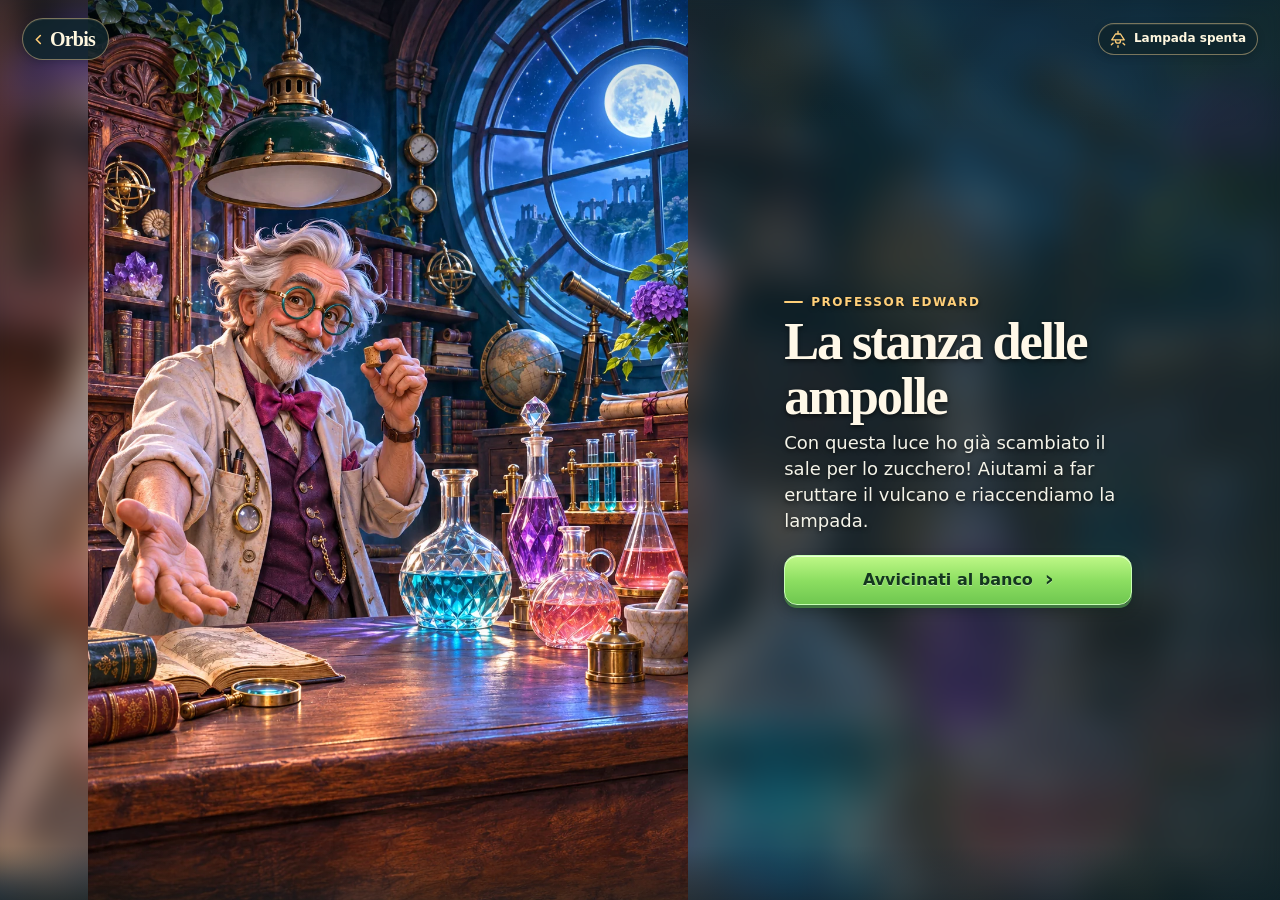
==== anteprima-edward/index.html @ 2932002d "Pubblica l'anteprima mobile del laboratorio di Edward" ====
<!doctype html>
<html lang="it">
<head>
  <meta charset="utf-8">
  <meta name="viewport" content="width=device-width, initial-scale=1, viewport-fit=cover">
  <meta name="theme-color" content="#102027">
  <meta name="description" content="Entra nella stanza delle ampolle del professor Edward e risolvi il primo esperimento di Orbis.">
  <title>La stanza delle ampolle · Orbis</title>
  <link rel="preload" href="assets/room.webp" as="image">
  <link rel="stylesheet" href="./style.css">
  <script src="./game.js" defer></script>
</head>
<body>
  <main id="game" data-scene="room" data-phase="intro" data-lit="false" data-fx="idle">
    <div class="world" aria-hidden="true">
      <div class="artboard">
        <img class="art room" src="assets/room.webp" alt="" fetchpriority="high">
        <img class="art room-lit" src="assets/room-lit.webp" alt="" decoding="async">
        <img class="art bench" src="assets/bench.webp" alt="" decoding="async">
        <img class="art bench-foam" src="assets/bench-foam.webp" alt="" decoding="async">
        <div class="experiment-fx">
          <div id="flask-mouth"></div>
          <div id="liquid-fx"></div>
          <div id="foam-fx"><i></i><i></i><i></i><i></i><i></i><i></i></div>
        </div>
      </div>
    </div>
    <header class="hud">
      <a class="orbis" href="https://dinuolivia-a11y.github.io/Orbis/#gioco" aria-label="Torna a Orbis">
        <svg width="19" height="19" viewBox="0 0 24 24" fill="none" aria-hidden="true">
          <path d="m14 6-6 6 6 6" stroke="currentColor" stroke-width="2.4" stroke-linecap="round" stroke-linejoin="round"/>
        </svg>
        Orbis
      </a>
      <div class="lamp-status">
        <svg width="20" height="20" viewBox="0 0 24 24" fill="none" aria-hidden="true">
          <path d="M12 2v4m-3 0h6l4.5 7H4.5L9 6Z" stroke="currentColor" stroke-width="1.6" stroke-linejoin="round"/>
          <path d="M9 14a3 3 0 0 0 6 0M12 20v2m6-5 2 2M6 17l-2 2" stroke="currentColor" stroke-width="1.6" stroke-linecap="round"/>
        </svg>
        <span class="off">Lampada spenta</span><span class="on">Lampada accesa</span>
      </div>
    </header>
    <section class="dialogue" aria-labelledby="title">
      <div class="speech">
        <div id="speaker" class="speaker">Professor Edward</div>
        <h1 id="title" tabindex="-1">La stanza delle ampolle</h1>
        <p id="copy">La lampada è spenta. Aiutami con il primo esperimento!</p>
      </div>
      <div id="inventory" role="group" aria-label="Ingredienti del banco">
        <button type="button" class="ingredient" data-ingredient="water" aria-pressed="false">
          <img src="assets/water.webp" alt="" decoding="async"><span>Acqua</span>
        </button>
        <button type="button" class="ingredient" data-ingredient="vinegar" aria-pressed="false">
          <img src="assets/vinegar.webp" alt="" decoding="async"><span>Aceto</span>
        </button>
        <button type="button" class="ingredient" data-ingredient="salt" aria-pressed="false">
          <img src="assets/salt.webp" alt="" decoding="async"><span>Sale</span>
        </button>
        <button type="button" class="ingredient" data-ingredient="bicarbonate" aria-pressed="false">
          <img src="assets/bicarbonate.webp" alt="" decoding="async"><span>Bicarbonato</span>
        </button>
      </div>
      <div id="selection" aria-label="Ingredienti scelti">
        <span data-slot="0">Primo ingrediente</span><b aria-hidden="true">+</b><span data-slot="1">Secondo ingrediente</span>
      </div>
      <div class="actions">
        <button type="button" id="action">Vai al banco</button>
        <button type="button" id="replay-light" hidden>Rivedi l’accensione</button>
      </div>
      <noscript>Attiva JavaScript per entrare nel laboratorio.</noscript>
    </section>
    <div id="announce" class="sr-only" aria-live="polite" aria-atomic="true"></div>
  </main>
</body>
</html>
---- anteprima-edward/style.css ----
:root {
  color-scheme: dark;
  font-family: "Trebuchet MS", system-ui, sans-serif;
  color: #fff8e8;
  background: #102027;
  --amber: #ffcf79;
  --ink: #11272d;
  --ivory: #fff7df;
}
* { box-sizing: border-box; }
html, body { min-height: 100%; margin: 0; }
body { min-width: 280px; background: #101e23; }
button, a { -webkit-tap-highlight-color: transparent; }
button { font: inherit; color: inherit; cursor: pointer; touch-action: manipulation; }
button:disabled { cursor: default; }
button:focus-visible, a:focus-visible { outline: 3px solid #fff6ce; outline-offset: 4px; }
[hidden] { display: none !important; }
.sr-only {
  position: absolute; width: 1px; height: 1px; padding: 0; margin: -1px;
  overflow: hidden; clip-path: inset(50%); white-space: nowrap; border: 0;
}
#game {
  --night: url("assets/room.webp");
  position: relative; isolation: isolate; display: flex; flex-direction: column; justify-content: flex-end;
  min-height: max(490px, 100vh); min-height: max(490px, 100svh);
  width: 100%; overflow: hidden;
  background: #102128;
}
.world { position: absolute; inset: 0; overflow: hidden; z-index: -3; container-type: size; }
.artboard {
  position: absolute; top: 50%; left: 50%; width: 100%; aspect-ratio: 2/3;
  min-height: 100%; transform: translate(-50%, -50%);
}
@supports (width: 1cqh) {
  .artboard { width: max(100cqw, 66.6667cqh); height: max(150cqw, 100cqh); min-height: 0; }
}
.art { position: absolute; inset: 0; height: 100%; width: 100%; object-fit: cover; }
.room-lit, .bench, .bench-foam { opacity: 0; transition: opacity .58s ease-in-out; }
.room-lit { transition: opacity 1.35s ease-out; }
#game[data-lit="true"] .room-lit { opacity: 1; }
#game[data-scene="bench"] .bench { opacity: 1; }
#game[data-scene="bench"]:is([data-fx="foam"], [data-phase="success"]) .bench-foam { opacity: 1; }
#game::after {
  content: ""; position: absolute; inset: 0; z-index: -1; pointer-events: none;
  background: linear-gradient(180deg, #07161e78 0%, transparent 14%, transparent 49%, #08192026 65%, #07191ef2 89%, #07191e 100%);
}
.hud {
  position: absolute; z-index: 2; inset: 0 0 auto; display: flex; justify-content: space-between; align-items: center;
  padding: max(12px, env(safe-area-inset-top)) max(15px, env(safe-area-inset-right)) 0 max(15px, env(safe-area-inset-left));
}
.orbis, .lamp-status {
  color: var(--ivory); background: #10252cde; border: 1px solid #ffd99872;
  box-shadow: 0 2px 7px #07151b40, inset 0 1px #fff4bb17; display: inline-flex; align-items: center;
}
.orbis {
  min-height: 42px; border-radius: 50px; gap: 3px; padding: 4px 13px 4px 8px;
  text-decoration: none; font: 700 20px/1 Georgia, "Times New Roman", serif; letter-spacing: -.04em;
}
.orbis svg { width: 16px; color: #ffcc77; }
.lamp-status { min-height: 32px; border-radius: 50px; gap: 6px; padding: 4px 11px 4px 9px; font: 700 12px/1.15 system-ui, sans-serif; }
.lamp-status svg { color: var(--amber); }
.lamp-status .on, [data-lit="true"] .lamp-status .off { display: none; }
[data-lit="true"] .lamp-status .on { display: inline; }
[data-lit="true"] .lamp-status { color: #fff1bd; border-color: #ffd47e; background: #49311ce8; }
.dialogue {
  position: relative; width: min(100%, 540px); margin: 0 auto;
  padding: 10px max(20px, env(safe-area-inset-right)) max(23px, env(safe-area-inset-bottom)) max(20px, env(safe-area-inset-left));
}
.speech {
  position: relative; text-shadow: 0 2px 4px #0009; margin: 0 0 13px;
}
.dialogue::before {
  content: ""; position: absolute; width: calc(100% + 80px); inset: -46px -40px 0;
  background: linear-gradient(0deg, #091c22 1%, #0b2027f7 42%, #102629dc 67%, #10262900 100%);
  z-index: -1; pointer-events: none;
}
.speaker {
  display: flex; align-items: center; gap: 8px; color: var(--amber);
  font-size: 11px; font-weight: 800; line-height: 1.2; letter-spacing: .13em; text-transform: uppercase;
}
.speaker::before { content: ""; width: 19px; height: 2px; background: var(--amber); border-radius: 2px; }
h1 { margin: 5px 0 6px; font: 700 clamp(25px, 7.3vw, 43px)/1.05 Georgia, "Times New Roman", serif; letter-spacing: -.042em; }
h1:focus { outline: none; }
#copy { margin: 0; font: 500 clamp(14px, 3.9vw, 17px)/1.37 system-ui, sans-serif; color: #f4f3e8; overflow-wrap: break-word; }
.actions { display: flex; flex-wrap: wrap; align-items: center; gap: 9px; }
#action, #replay-light {
  border-radius: 13px; min-height: 48px; padding: 10px 21px;
  font: 800 16px/1.15 "Trebuchet MS", system-ui, sans-serif;
}
#action {
  border: 1px solid #c8ffb4; color: #14371f;
  background: linear-gradient(180deg, #bff887 0%, #8cde61 52%, #6fc750 100%);
  box-shadow: inset 0 1px 0 #ebffd9, 0 3px 0 #417942, 0 5px 12px #00180e52;
  text-shadow: 0 1px #fff6; transition: filter .15s, transform .15s; flex: 1 1 auto;
}
#action::after { content: "›"; font-size: 1.35em; line-height: 0; vertical-align: -.05em; padding-left: .55em; }
#action:disabled { background: #30413f; color: #d1d9cd; border-color: #697767; text-shadow: none; box-shadow: inset 0 1px #ffffff19, 0 2px #142623; }
#action:disabled::after { content: none; }
#action:active:enabled, .ingredient:active:enabled { transform: translateY(2px); }
#replay-light {
  border: 1px solid #d5bf907a; min-height: 44px; color: #ffdf9e; background: #263831; font-size: 13px; flex: 1 0 auto;
}
#inventory { display: none; grid-template-columns: repeat(4, minmax(0, 1fr)); gap: clamp(4px, 1.6vw, 8px); }
#selection { display: none; align-items: center; justify-content: center; gap: 6px; padding: 5px 2px; min-height: 27px; }
#game:is([data-phase="choose"], [data-phase="mixing"]) #inventory { display: grid; }
#game:is([data-phase="choose"], [data-phase="mixing"]) #selection { display: flex; }
[data-phase="choose"] h1, [data-phase="mixing"] h1 { font-size: clamp(23px, 6.5vw, 36px); }
[data-phase="choose"] .speech, [data-phase="mixing"] .speech { margin-bottom: 9px; }
.ingredient {
  padding: 3px 2px 5px; min-width: 0; min-height: 60px; display: grid; justify-items: center;
  grid-template-rows: minmax(0, 1fr) auto; align-items: center; position: relative; border: 1px solid #bd985f99;
  border-radius: 11px; background: radial-gradient(ellipse at 50% 55%, #6f70566b, transparent 69%), linear-gradient(#1c353e, #10272f);
  box-shadow: inset 0 1px #fff1bd33, 0 2px #07171a; transition: transform .16s, border-color .16s;
}
.ingredient img { display: block; height: clamp(40px, 6.1svh, 58px); width: 100%; object-fit: contain; mix-blend-mode: lighten; pointer-events: none; }
.ingredient span { position: relative; font: 700 clamp(11px, 3vw, 14px)/1.15 system-ui, sans-serif; letter-spacing: -.035em; }
.ingredient[aria-pressed="true"] { border: 2px solid #ffce77; padding: 2px 1px 4px; background: radial-gradient(ellipse at 50% 50%, #7d7144, #4b4932); }
.ingredient[aria-pressed="true"]::after {
  content: "✓"; position: absolute; top: 3px; right: 3px; color: #422c12; background: #ffce77; border-radius: 50%;
  width: 15px; height: 15px; text-align: center; font: 900 11px/15px system-ui;
}
#selection span { flex: 1 1 0; color: #ffdf9e; text-align: center; font-size: 12px; font-weight: 700; }
#selection b { font: 600 13px/1 system-ui; color: #c59b68; }
.experiment-fx { position: absolute; inset: 0; pointer-events: none; display: none; }
[data-scene="bench"] .experiment-fx { display: block; }
#flask-mouth { position: absolute; left: 50%; top: 30%; height: 1px; width: 1px; }
#liquid-fx {
  position: absolute; left: 30.6%; top: 56.4%; width: 38.8%; height: 6.4%;
  border-radius: 46% 46% 38% 38% / 26% 26% 32% 32%;
  clip-path: polygon(10% 1%, 90% 1%, 100% 72%, 98% 85%, 87% 96%, 65% 100%, 31% 100%, 9% 95%, 1% 82%, 0 71%);
  background: linear-gradient(#c6eee68f 3%, #cee8d290 9%, #76aba35c 14%, #53877a73 58%, #c9b97c42);
  mix-blend-mode: screen; opacity: 0; transform: scaleY(.6); transform-origin: bottom;
  transition: opacity .45s, transform .5s;
}
[data-mixture="wet"] #liquid-fx { opacity: .65; transform: scaleY(1); }
[data-mixture="dry"] #liquid-fx {
  top: 60.2%; left: 38%; width: 24%; height: 1.65%; opacity: .87; transform: none;
  clip-path: polygon(0 75%, 24% 47%, 51% 12%, 71% 37%, 100% 77%, 83% 92%, 21% 94%);
  background: linear-gradient(165deg, #fff1df, #bfb4a5 61%, #f1d7bb);
}
#game:is([data-fx="foam"], [data-phase="success"]) #liquid-fx { opacity: 0; }
#foam-fx { position: absolute; left: 50%; top: 30%; width: 1px; height: 1px; opacity: 0; }
[data-fx="foam"] #foam-fx { opacity: 1; }
#foam-fx i { position: absolute; left: 0; top: -3px; width: 7px; height: 7px; border-radius: 50%; opacity: 0; background: radial-gradient(circle at 32% 27%, #fff9ea 5%, #f6f6da60 28%, #d8cbb429 64%, #fae9cf 90%); }
[data-fx="foam"] #foam-fx i { animation: bubble .9s ease-out 4 backwards; }
#foam-fx i:nth-child(2) { --drift: 13px; animation-delay: .13s; }
#foam-fx i:nth-child(3) { --drift: -13px; animation-delay: .36s; width: 5px; height: 5px; }
#foam-fx i:nth-child(4) { --drift: -21px; animation-delay: .45s; }
#foam-fx i:nth-child(5) { --drift: 24px; animation-delay: .54s; width: 4px; height: 4px; }
#foam-fx i:nth-child(6) { --drift: 2px; animation-delay: .61s; }
@keyframes bubble { 0% { opacity: 0; transform: scale(.45); } 20% { opacity: .8; } 100% { opacity: 0; transform: translate(var(--drift, 3px), -47px) scale(1.05); } }
[data-phase="revealing"] .dialogue { visibility: hidden; }
@media (hover: hover) {
  #action:hover:enabled { filter: brightness(1.07); }
  .ingredient:hover:enabled { border-color: #ffe4a8; transform: translateY(-2px); }
}
@media (min-aspect-ratio: 6/5) and (min-width: 600px) {
  #game {
    display: grid; align-items: center; justify-content: initial;
    grid-template-columns: minmax(48%, 1fr) minmax(290px, .85fr);
    min-height: max(425px, 100svh); padding: 0 max(4vw, calc((100vw - 1320px)/2));
  }
  #game::before { content: ""; position: absolute; z-index: -5; inset: -24px; background: linear-gradient(90deg, #0a17183b, #10252be8), var(--night) center/cover; filter: blur(18px); }
  .world {
    position: relative; inset: auto; margin-left: auto; isolation: isolate;
    width: min(100%, 66.6667svh); height: 100%; min-height: max(425px, 100svh);
  }
  #game::after { background: linear-gradient(180deg, #061c2440, transparent 15%, transparent 94%, #061c2466); }
  .dialogue { max-width: 430px; padding: 40px clamp(20px, 3.2vw, 48px); }
  .dialogue::before { display: none; }
  .hud { padding: 18px max(22px, calc((100vw - 1320px)/2 + 16px)) 0; }
  h1 { font-size: clamp(34px, 4.1vw, 62px); line-height: 1.04; }
  .speaker { font-size: 12px; }
  #copy { font-size: clamp(15px, 1.45vw, 18px); line-height: 1.45; }
  .speech { margin-bottom: 21px; }
  .ingredient img { height: clamp(38px, 5vw, 60px); }
  .ingredient span { font-size: clamp(10px, 1.15vw, 13px); }
  #inventory { gap: 4px; }
  #selection { padding: 9px 2px; }
  #action { min-height: 50px; }
}
@media (max-width: 599px) and (max-height: 685px) {
  #game[data-scene="bench"] .artboard { transform: translate(-50%, -55.5%); }
  .dialogue { padding: 7px 14px max(12px, env(safe-area-inset-bottom)); }
  .speaker { font-size: 10px; }
  h1 { margin: 3px 0 4px; }
  #copy { font-size: 14px; line-height: 1.28; }
  .speech, [data-phase="choose"] .speech { margin-bottom: 7px; }
  .ingredient img { height: 37px; }
  .ingredient { min-height: 55px; }
  #action { min-height: 44px; }
  #selection { min-height: 24px; padding: 3px; }
}
@media (prefers-reduced-motion: reduce) {
  *, *::before, *::after { animation-duration: .01ms !important; animation-iteration-count: 1 !important; transition-duration: .01ms !important; scroll-behavior: auto !important; }
}
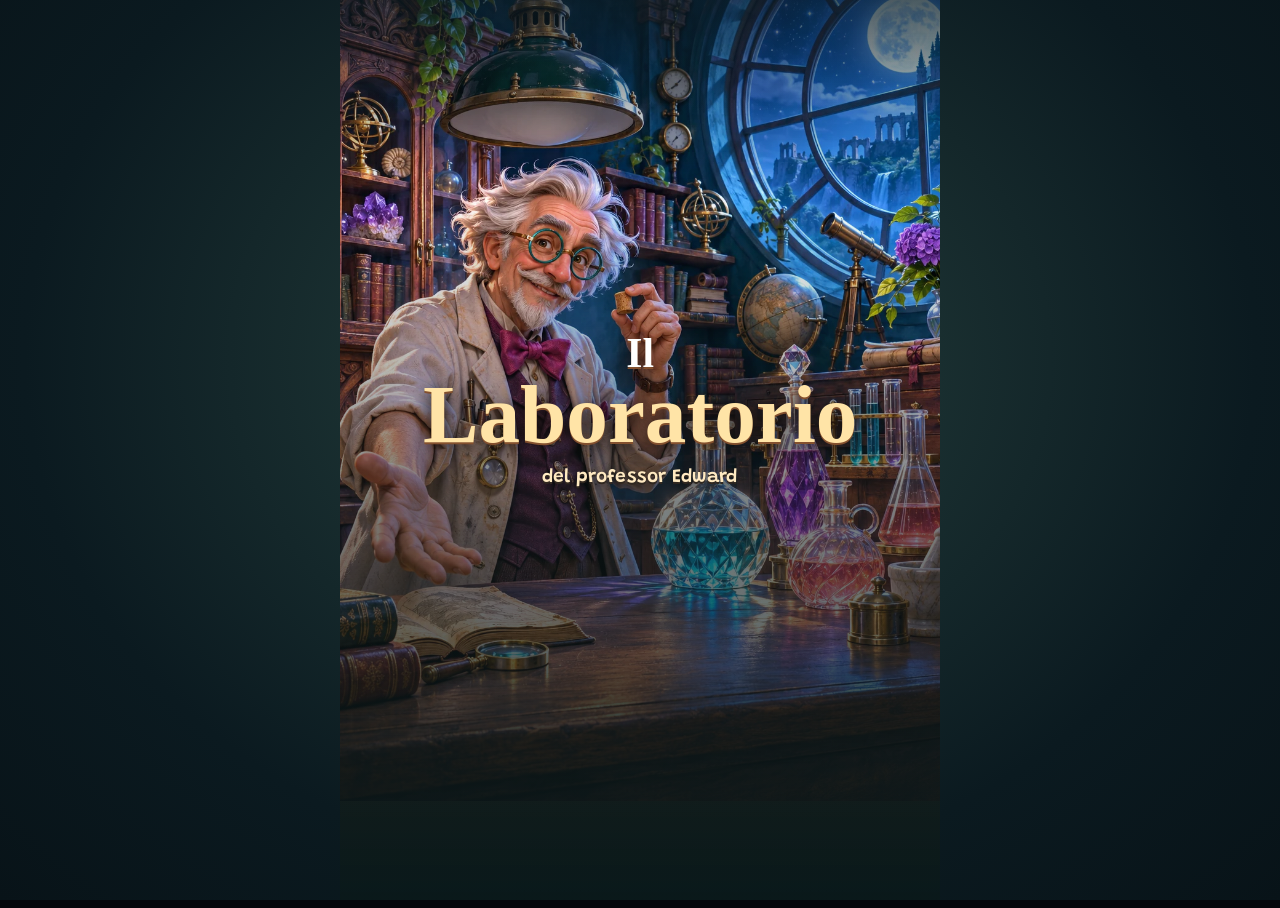
==== commit 496c00b8: "Publish the complete illustrated Edward laboratory preview" ====
--- a/anteprima-edward/index.html
+++ b/anteprima-edward/index.html
@@ -1,75 +1,7739 @@
 <!doctype html>
 <html lang="it">
 <head>
-  <meta charset="utf-8">
-  <meta name="viewport" content="width=device-width, initial-scale=1, viewport-fit=cover">
-  <meta name="theme-color" content="#102027">
-  <meta name="description" content="Entra nella stanza delle ampolle del professor Edward e risolvi il primo esperimento di Orbis.">
-  <title>La stanza delle ampolle · Orbis</title>
-  <link rel="preload" href="assets/room.webp" as="image">
-  <link rel="stylesheet" href="./style.css">
-  <script src="./game.js" defer></script>
+<meta charset="utf-8">
+<meta name="viewport" content="width=device-width,initial-scale=1,viewport-fit=cover">
+<title>Edward · Orbis</title>
+<meta name="description" content="Esplora il sistema solare, le galassie, i pianeti di altre stelle e le creature più sconosciute della Terra.">
+<meta name="color-scheme" content="dark">
+<meta name="theme-color" content="#05070c">
+
+<link rel="icon" href="../icons/favicon.ico" sizes="any">
+<link rel="icon" href="../icons/favicon-32.png" type="image/png" sizes="32x32">
+<link rel="apple-touch-icon" href="../icons/apple-touch-icon.png">
+<meta name="mobile-web-app-capable" content="yes">
+<meta name="apple-mobile-web-app-capable" content="yes">
+<meta name="apple-mobile-web-app-title" content="Orbis">
+<meta name="apple-mobile-web-app-status-bar-style" content="black-translucent">
+<link rel="preload" href="../vendor/three.module.min.js" as="script" crossorigin>
+<link rel="stylesheet" href="../fonts/fonts.css">
+<style>
+/* Layout: a full-bleed 3D stage; instrument-like glass panels float at its edges; each descent is one long vertical documentary strip read past a fixed depth gauge. */
+:root{
+  --void:#05070c;
+  --ink:#eef1f6;
+  --mist:#a3acbd;
+  --hair:rgba(238,241,246,.15);
+  --glass:rgba(7,11,19,.82);
+  --glass-solid:#0b111d;
+  --sol:#f1b766;
+  --bio:#66e2d8;
+  --leaf:#bfe08f;
+  --accent:var(--sol);
+  --display:"Bodoni Moda","Bodoni 72",Didot,Georgia,serif;
+  --body:"Atkinson Hyperlegible","Segoe UI",system-ui,-apple-system,sans-serif;
+  --mono:"DM Mono",ui-monospace,SFMono-Regular,Menlo,Consolas,monospace;
+  --r:16px;
+  --bar-h:78px;
+  color-scheme:dark;
+}
+[hidden]{display:none!important}
+html,body{height:100%}
+body{background:var(--void);color:var(--ink);font-family:var(--body);font-size:16px;line-height:1.55;overflow:hidden;-webkit-font-smoothing:antialiased}
+body::before{content:"";position:fixed;inset:0 0 auto;height:env(safe-area-inset-top,0px);z-index:60;background:var(--void)}
+button{font:inherit;color:inherit;background:none;border:0;cursor:pointer}
+button:focus-visible,input:focus-visible,a:focus-visible{outline:2px solid var(--accent);outline-offset:2px}
+h1,h2,h3{text-wrap:balance;margin:0}
+p{margin:0}
+
+/* ---------- stage ---------- */
+#gl{position:fixed;inset:0;width:100%;height:100%;display:block;touch-action:none;background:var(--void)}
+#labels{position:fixed;inset:0;pointer-events:none;z-index:5;overflow:hidden}
+.lbl{position:absolute;left:0;top:0;pointer-events:none;text-shadow:0 0 6px #000,0 0 2px #000;font-family:var(--mono);font-size:.72rem;letter-spacing:.12em;text-transform:uppercase;color:var(--ink);opacity:.82;white-space:nowrap;padding:4px 8px;border-radius:999px;transition:opacity .2s,background .2s;will-change:transform}
+.lbl:hover,.lbl:focus-visible{opacity:1;background:rgba(5,7,12,.6)}
+.lbl.dim{opacity:.45}
+.lbl.hot{display:flex;align-items:center;gap:8px;background:rgba(5,7,12,.55);border:1px solid var(--hair);opacity:.95}
+.lbl.hot::before{content:"";width:8px;height:8px;border-radius:50%;background:var(--accent);box-shadow:0 0 0 4px color-mix(in srgb,var(--accent) 30%,transparent)}
+.lbl.soon{font-size:.64rem;opacity:.5;background:none;border:0}
+.lbl.ring{opacity:.42;font-size:.62rem;pointer-events:none}
+
+/* ---------- top bar ---------- */
+.bar{position:fixed;inset:0 0 auto;z-index:20;display:flex;align-items:center;gap:14px;padding-top:calc(12px + env(safe-area-inset-top,0px));padding-bottom:14px;padding-left:max(16px,env(safe-area-inset-left,0px));padding-right:max(16px,env(safe-area-inset-right,0px));background:linear-gradient(to bottom,rgba(5,7,12,.92),rgba(5,7,12,0))}
+.brand{font-family:var(--display);font-style:italic;font-weight:500;font-size:1.65rem;line-height:1;letter-spacing:.01em;flex:none}
+.brand b{font-weight:500;color:var(--accent);font-style:normal}
+.nav{display:flex;gap:4px;overflow-x:auto;scrollbar-width:none;flex:1;min-width:0;padding:2px}
+.nav::-webkit-scrollbar{display:none}
+.nav button{flex:none;padding:7px 14px;border-radius:999px;font-size:.88rem;color:var(--mist);border:1px solid transparent;transition:color .2s,background .2s,border-color .2s}
+.nav button:hover{color:var(--ink);border-color:var(--hair)}
+.nav button[aria-current="page"]{color:var(--void);background:var(--ink)}
+.lang{flex:none;display:flex;border:1px solid var(--hair);border-radius:999px;padding:2px}
+.lang button{font-family:var(--mono);font-size:.72rem;letter-spacing:.08em;padding:5px 9px;border-radius:999px;color:var(--mist)}
+.lang button[aria-pressed="true"]{background:var(--ink);color:var(--void)}
+
+/* ---------- hint & corner ---------- */
+.hint{position:fixed;z-index:10;pointer-events:none;left:50%;transform:translateX(-50%);bottom:calc(20px + env(safe-area-inset-bottom,0px));max-width:min(560px,calc(100vw - 32px));text-align:center;font-size:.9rem;color:var(--mist);background:rgba(5,7,12,.6);border:1px solid var(--hair);border-radius:999px;padding:8px 16px;backdrop-filter:blur(8px);transition:opacity .3s}
+.hint.faded{opacity:0!important;pointer-events:none}
+.corner{position:fixed;z-index:10;left:max(16px,env(safe-area-inset-left,0px));bottom:calc(16px + env(safe-area-inset-bottom,0px));display:flex;gap:6px}
+.corner button{font-family:var(--mono);font-size:.68rem;letter-spacing:.1em;text-transform:uppercase;color:var(--mist);padding:6px 10px;border-radius:999px;border:1px solid var(--hair);background:rgba(5,7,12,.5)}
+.corner button:hover{color:var(--ink)}
+.count-badge{position:fixed;z-index:10;right:max(16px,env(safe-area-inset-right,0px));bottom:calc(16px + env(safe-area-inset-bottom,0px));font-family:var(--mono);font-size:.68rem;letter-spacing:.08em;color:var(--mist)}
+
+/* ---------- info panel ---------- */
+.panel{position:fixed;z-index:15;right:max(16px,env(safe-area-inset-right,0px));top:calc(var(--bar-h) + env(safe-area-inset-top,0px));max-height:calc(100% - 100px - env(safe-area-inset-top,0px) - env(safe-area-inset-bottom,0px));width:min(400px,calc(100vw - 32px));overflow-y:auto;background:var(--glass);backdrop-filter:blur(16px);-webkit-backdrop-filter:blur(16px);border:1px solid var(--hair);border-radius:var(--r);padding:22px 22px 24px;display:flex;flex-direction:column;gap:14px;animation:rise .35s ease-out}
+@keyframes rise{from{transform:translateY(10px);opacity:.4}to{transform:none;opacity:1}}
+.panel > *{flex-shrink:0}
+.panel .x{position:absolute;top:12px;right:12px;width:34px;height:34px;border-radius:50%;border:1px solid var(--hair);font-size:1.1rem;line-height:1;color:var(--mist)}
+.panel .x:hover{color:var(--ink)}
+.kicker{font-family:var(--mono);font-size:.7rem;letter-spacing:.14em;text-transform:uppercase;color:var(--accent);padding-right:40px}
+.panel h2{font-family:var(--display);font-weight:500;font-size:2.3rem;line-height:1.05;padding-right:30px}
+.sci{font-family:var(--display);font-style:italic;color:var(--mist);font-size:1.02rem;margin-top:-6px}
+.stats{display:grid;grid-template-columns:1fr 1fr;gap:1px;background:var(--hair);border:1px solid var(--hair);border-radius:12px;overflow:hidden;margin:0}
+.stats div{background:var(--glass-solid);padding:10px 12px;min-width:0}
+.stats div:last-child:nth-child(odd){grid-column:1/-1}
+.stats dt{font-family:var(--mono);font-size:.62rem;letter-spacing:.12em;text-transform:uppercase;color:var(--mist)}
+.stats dd{margin:2px 0 0;font-size:.95rem;font-variant-numeric:tabular-nums}
+.panel .body{color:#d6dbe5}
+.fact{border-left:2px solid var(--accent);padding:2px 0 2px 14px;color:#d6dbe5;font-size:.95rem}
+.fact strong{display:block;font-family:var(--mono);font-size:.66rem;letter-spacing:.14em;text-transform:uppercase;color:var(--accent);font-weight:500;margin-bottom:2px}
+.note{font-size:.8rem;color:var(--mist);font-style:italic}
+.cta{align-self:flex-start;display:inline-flex;align-items:center;gap:10px;padding:11px 18px;border-radius:999px;background:var(--accent);color:var(--void);font-weight:700;font-size:.95rem;transition:transform .15s}
+.cta:hover{transform:translateX(3px)}
+.cta.ghost{background:none;color:var(--ink);border:1px solid var(--hair);font-weight:400}
+/* collapsed panel: the text hides, the view stays where it is */
+.pbar{display:none}
+.panel.collapsed{animation:none;padding:8px;gap:0;width:auto;max-width:min(460px,calc(100vw - 32px));overflow:visible}
+.panel.collapsed > *:not(.pbar){display:none}
+.panel.collapsed .pbar{display:flex;align-items:center;gap:8px}
+.pbar .nm{display:flex;flex-direction:column;align-items:flex-start;text-align:left;gap:2px;padding:2px 8px;min-width:0;flex:1}
+.pbar .nm .k{font-family:var(--mono);font-size:.6rem;letter-spacing:.14em;text-transform:uppercase;color:var(--accent);max-width:100%;white-space:nowrap;overflow:hidden;text-overflow:ellipsis}
+.pbar .nm b{font-family:var(--display);font-weight:500;font-size:1.2rem;line-height:1.1;max-width:100%;white-space:nowrap;overflow:hidden;text-overflow:ellipsis}
+.pbar .info{display:inline-flex;align-items:center;gap:7px;padding:9px 14px;border-radius:999px;border:1px solid color-mix(in srgb,var(--accent) 45%,transparent);font-size:.86rem;color:var(--ink);white-space:nowrap;flex:none}
+.pbar .info::before{content:"i";display:grid;place-items:center;width:17px;height:17px;border-radius:50%;border:1px solid var(--accent);color:var(--accent);font-family:var(--display);font-style:italic;font-weight:700;font-size:.78rem;line-height:1}
+.pbar .home{display:grid;place-items:center;width:38px;height:38px;border-radius:50%;border:1px solid var(--hair);color:var(--mist);flex:none}
+.pbar .home:hover,.pbar .info:hover{color:var(--ink);border-color:var(--ink)}
+.pbar .home svg{width:18px;height:18px}
+
+/* ---------- photos & lightbox ---------- */
+.photo{display:block;width:100%;padding:0;border:1px solid var(--hair);border-radius:12px;overflow:hidden;position:relative;background:#000;cursor:zoom-in}
+.photo img{display:block;width:100%;height:190px;object-fit:cover}
+.photo .ph-zoom{position:absolute;right:8px;bottom:8px;font-family:var(--mono);font-size:.62rem;letter-spacing:.12em;text-transform:uppercase;background:rgba(5,7,12,.7);border:1px solid var(--hair);border-radius:999px;padding:4px 9px;color:var(--ink)}
+.ph-cap{font-size:.82rem;color:var(--mist);margin-top:-6px}
+.ph-cap span{display:block;font-family:var(--mono);font-size:.62rem;letter-spacing:.04em;margin-top:3px;opacity:.85}
+.lightbox{position:fixed;inset:0;z-index:78;background:rgba(2,3,6,.96);display:flex;flex-direction:column;padding-top:env(safe-area-inset-top,0px);padding-bottom:env(safe-area-inset-bottom,0px)}
+.lightbox .x{position:absolute;top:calc(12px + env(safe-area-inset-top,0px));right:max(12px,env(safe-area-inset-right,0px));z-index:2;width:42px;height:42px;border-radius:50%;border:1px solid var(--hair);background:rgba(5,7,12,.7);font-size:1.3rem;color:var(--ink)}
+.lb-scroll{flex:1;min-height:0;overflow:auto;display:grid;place-items:center;padding:56px 12px 8px}
+.lb-scroll img{max-width:100%;max-height:100%;object-fit:contain;cursor:zoom-in;display:block}
+.lightbox.zoom .lb-scroll{display:block;place-items:initial}
+.lightbox.zoom .lb-scroll img{max-width:none;max-height:none;width:auto;height:auto;cursor:zoom-out;margin:0 auto}
+.lb-cap{padding:10px max(16px,env(safe-area-inset-left,0px)) 16px;color:var(--mist);font-size:.85rem;text-align:center;max-width:70ch;margin:0 auto}
+
+/* ---------- daily curiosities ---------- */
+.cur-chip{position:fixed;z-index:12;right:max(16px,env(safe-area-inset-right,0px));bottom:calc(16px + env(safe-area-inset-bottom,0px));display:flex;align-items:center;gap:8px;padding:9px 15px;border-radius:999px;background:rgba(5,7,12,.72);border:1px solid color-mix(in srgb,var(--sol) 55%,transparent);color:var(--ink);font-size:.86rem;backdrop-filter:blur(8px);-webkit-backdrop-filter:blur(8px)}
+.cur-chip::before{content:"✦";color:var(--sol);font-size:.95rem}
+.cur-chip:hover{border-color:var(--sol)}
+.recenter{position:fixed;z-index:12;right:max(16px,env(safe-area-inset-right,0px));top:calc(var(--bar-h) + 10px + env(safe-area-inset-top,0px));display:flex;align-items:center;gap:8px;padding:8px 14px;border-radius:999px;background:rgba(5,7,12,.72);border:1px solid var(--hair);color:var(--ink);font-size:.86rem;backdrop-filter:blur(8px);-webkit-backdrop-filter:blur(8px);animation:rise .3s ease-out}
+.recenter:hover{border-color:var(--ink)}
+.recenter svg{width:17px;height:17px;flex:none}
+.cur{position:fixed;inset:0;z-index:72;background:rgba(2,3,6,.72);display:grid;place-items:center;padding:calc(16px + env(safe-area-inset-top,0px)) max(16px,env(safe-area-inset-right,0px)) calc(16px + env(safe-area-inset-bottom,0px)) max(16px,env(safe-area-inset-left,0px));backdrop-filter:blur(6px);-webkit-backdrop-filter:blur(6px)}
+.cur-card{position:relative;width:min(640px,100%);max-height:100%;overflow-y:auto;background:var(--glass-solid);border:1px solid var(--hair);border-radius:20px;padding:26px 26px 22px;display:flex;flex-direction:column;gap:16px;box-shadow:0 30px 80px rgba(0,0,0,.5);animation:rise .35s ease-out}
+.cur-card > *{flex-shrink:0}
+.cur-card .x{position:absolute;top:14px;right:14px;width:36px;height:36px;border-radius:50%;border:1px solid var(--hair);font-size:1.15rem;color:var(--mist)}
+.cur-eyebrow{font-family:var(--mono);font-size:.68rem;letter-spacing:.16em;text-transform:uppercase;color:var(--mist)}
+.cur-card h2{font-family:var(--display);font-weight:500;font-size:2.4rem;line-height:1;margin-top:-6px}
+.cur-item{border-top:1px solid var(--hair);padding-top:16px;display:flex;flex-direction:column;gap:9px}
+.cur-k{font-family:var(--mono);font-size:.68rem;letter-spacing:.14em;text-transform:uppercase}
+.cur-item.space .cur-k{color:var(--sol)}
+.cur-item.earth .cur-k{color:var(--bio)}
+.cur-item h3{font-family:var(--display);font-weight:500;font-size:1.5rem;line-height:1.12}
+.cur-item p:not(.cur-k){color:#d6dbe5}
+.cur-row{display:flex;gap:8px;flex-wrap:wrap;margin-top:2px}
+.cur-row .cta{padding:9px 15px;font-size:.88rem}
+.cur-item.earth .cta:not(.ghost){background:var(--bio)}
+
+/* ---------- exoplanet list ---------- */
+.exo-ui{position:fixed;z-index:14;left:max(16px,env(safe-area-inset-left,0px));top:calc(var(--bar-h) + env(safe-area-inset-top,0px));bottom:calc(60px + env(safe-area-inset-bottom,0px));width:min(320px,calc(100vw - 32px));display:flex;flex-direction:column;gap:10px;background:var(--glass);backdrop-filter:blur(16px);-webkit-backdrop-filter:blur(16px);border:1px solid var(--hair);border-radius:var(--r);padding:16px}
+.exo-ui h2{font-family:var(--display);font-weight:500;font-size:1.5rem}
+.exo-ui .tally{font-family:var(--mono);font-size:.7rem;letter-spacing:.06em;color:var(--mist);line-height:1.5}
+.exo-ui .tally b{color:var(--accent);font-weight:500;font-size:.95rem}
+.search{width:100%;box-sizing:border-box;background:rgba(255,255,255,.05);border:1px solid var(--hair);border-radius:10px;padding:10px 12px;color:var(--ink);font:inherit;font-size:.95rem}
+.search::placeholder{color:var(--mist)}
+.chips{display:flex;gap:6px;flex-wrap:wrap}
+.chip{font-size:.75rem;padding:5px 10px;border-radius:999px;border:1px solid var(--hair);color:var(--mist)}
+.chip[aria-pressed="true"]{border-color:var(--accent);color:var(--accent)}
+.exo-list{list-style:none;margin:0;padding:0;overflow-y:auto;flex:1;min-height:0;display:flex;flex-direction:column;gap:2px}
+.exo-list button{width:100%;text-align:left;padding:9px 10px;border-radius:10px;display:grid;grid-template-columns:1fr auto;gap:2px 10px;align-items:baseline}
+.exo-list button:hover{background:rgba(255,255,255,.05)}
+.exo-list button[aria-current="true"]{background:rgba(241,183,102,.12)}
+.exo-list .n{font-weight:700;font-size:.95rem}
+.exo-list .d{font-family:var(--mono);font-size:.7rem;color:var(--mist);text-align:right;font-variant-numeric:tabular-nums}
+.exo-list .tg{grid-column:1/-1;font-size:.72rem;color:var(--mist)}
+.exo-list .empty{color:var(--mist);font-size:.9rem;padding:10px}
+
+/* ---------- loading & veil ---------- */
+.loading{position:fixed;inset:0;z-index:80;display:grid;place-items:center;background:var(--void);transition:opacity .6s}
+.loading.done{opacity:0;pointer-events:none}
+.loading .in{display:flex;flex-direction:column;align-items:center;gap:16px;padding:0 24px;text-align:center}
+.loading .logo{font-family:var(--display);font-style:italic;font-size:3.4rem;line-height:1}
+.loading .msg{color:var(--mist);font-size:.9rem}
+.loading .track{width:220px;height:2px;background:var(--hair);border-radius:2px;overflow:hidden}
+.loading .fill{height:100%;width:0;background:var(--accent);transition:width .3s}
+.veil{position:fixed;inset:0;z-index:50;background:var(--void);opacity:0;pointer-events:none;transition:opacity .35s}
+.veil.on{opacity:1}
+.toast{position:fixed;z-index:70;left:50%;top:calc(84px + env(safe-area-inset-top,0px));transform:translateX(-50%);max-width:min(460px,calc(100vw - 32px));background:var(--glass-solid);border:1px solid var(--hair);border-radius:12px;padding:12px 16px;font-size:.92rem;box-shadow:0 10px 30px rgba(0,0,0,.4)}
+
+/* ---------- descent ---------- */
+.dive{position:fixed;inset:0;z-index:30;overflow-y:auto;overflow-x:hidden;background:#1d76a8;--accent:var(--bio);scroll-behavior:auto;overscroll-behavior:contain}
+.dive.amazon{--accent:var(--leaf);background:#9fd0ea}
+#motes{position:fixed;inset:0;width:100%;height:100%;pointer-events:none;z-index:0}
+.dive-top{position:sticky;top:0;z-index:4;display:flex;align-items:center;gap:12px;padding-top:calc(10px + env(safe-area-inset-top,0px));padding-bottom:10px;padding-left:max(16px,env(safe-area-inset-left,0px));padding-right:max(16px,env(safe-area-inset-right,0px));background:rgba(3,6,12,.78);backdrop-filter:blur(10px);-webkit-backdrop-filter:blur(10px);border-bottom:1px solid var(--hair)}
+.dive-top .back{display:inline-flex;align-items:center;gap:8px;padding:8px 14px;border-radius:999px;background:rgba(3,6,12,.6);border:1px solid var(--hair);font-size:.9rem}
+.dive-top .sound{margin-left:auto;flex:none;width:38px;height:38px;display:inline-grid;place-items:center;border-radius:999px;background:rgba(3,6,12,.6);border:1px solid var(--hair);color:var(--ink)}
+.dive-top .sound[aria-pressed="false"]{opacity:.65}
+.dive-top .sound svg{width:20px;height:20px}
+.dive-top .where{font-family:var(--mono);font-size:.7rem;letter-spacing:.12em;text-transform:uppercase;color:var(--ink);opacity:.8;min-width:0;overflow:hidden;text-overflow:ellipsis;white-space:nowrap}
+.track{position:relative;z-index:1;max-width:1040px;margin:0 auto;padding-left:max(16px,env(safe-area-inset-left,0px));padding-right:max(150px,calc(env(safe-area-inset-right,0px) + 150px));padding-bottom:calc(160px + env(safe-area-inset-bottom,0px))}
+.intro{min-height:62vh;display:flex;flex-direction:column;justify-content:center;gap:16px;padding-block:40px}
+.intro .eyebrow{font-family:var(--mono);font-size:.72rem;letter-spacing:.16em;text-transform:uppercase}
+.intro h1{font-family:var(--display);font-weight:500;font-size:clamp(2.8rem,8vw,5.6rem);line-height:.95;letter-spacing:-.01em}
+.intro h1 em{font-style:italic;font-weight:400}
+.intro p{max-width:56ch;font-size:1.05rem;opacity:.92}
+.intro .scrollcue{font-family:var(--mono);font-size:.72rem;letter-spacing:.14em;text-transform:uppercase;display:flex;align-items:center;gap:10px;opacity:.8}
+.intro .scrollcue::after{content:"";width:1px;height:40px;background:currentColor;animation:cue 1.8s ease-in-out infinite}
+@keyframes cue{0%,100%{transform:scaleY(.4);transform-origin:top}50%{transform:scaleY(1);transform-origin:top}}
+.dive.amazon .intro{color:#0b1a12}
+.dive.madagascar{--accent:#f4b26a;background:#b9dfe4}
+.dive.madagascar .intro{color:#10221a}
+.dive.himalaya{--accent:#cfe3ff;background:#0d2a4a}
+.dive.tianshan{--accent:#d8e9b8;background:#1b2f4f}
+.dive.andes{--accent:#f0c987;background:#22324f}
+.dive.newzealand{--accent:#a6e6b8;background:#2b4d6e}
+.dive.tundra{--accent:#9fd3ff;background:#9db6cc}
+.dive.tundra .intro{color:#0f1f2b}
+.dive.antarctica{--accent:#9fd3ff;background:#7fa6c8}
+.dive.antarctica .intro{color:#0b1a28}
+.dive.sahara{--accent:#ffc982;background:#f2c98a}
+.dive.sahara .intro{color:#2a1608}
+.dive.reef{--accent:#7fe3d6;background:#7fc0e6}
+.dive.reef .intro{color:#06222e}
+.dive.ghats{--accent:#cdb6ff;background:#3f6584}
+.dive.namib{--accent:#ffb070;background:#c9b39a}
+.dive.namib .intro{color:#2a1608}
+.dive.ethiopia{--accent:#ffd27a;background:#2f4766}
+.dive.appalachians{--accent:#ffb35c;background:#34465c}
+.dive.atacama{--accent:#ffc38a;background:#1b2440}
+.dive.glaciers{--accent:#9fe3ff;background:#3a5a80}
+.zone-head{display:grid;gap:8px;padding:22px 0 18px;border-top:1px solid rgba(255,255,255,.28);max-width:62ch}
+.zone-head .range{font-family:var(--mono);font-size:.74rem;letter-spacing:.14em;text-transform:uppercase;color:var(--accent);font-variant-numeric:tabular-nums}
+.zone-head h2{font-family:var(--display);font-weight:500;font-size:clamp(2rem,5vw,3.2rem);line-height:1}
+.zone-head p{opacity:.9}
+.zone-head .pill{display:inline-block;background:rgba(3,6,12,.55);border-radius:12px;padding:16px 18px;display:grid;gap:8px}
+.mark{display:flex;align-items:center;gap:12px;font-family:var(--mono);font-size:.75rem;letter-spacing:.06em;color:var(--ink);opacity:.85;padding:6px 0}
+.mark::before{content:"";flex:none;width:28px;height:1px;background:currentColor}
+.mark b{font-weight:500;color:var(--accent);font-variant-numeric:tabular-nums}
+.mark span{background:rgba(3,6,12,.45);padding:4px 10px;border-radius:8px;line-height:1.45}
+.creature{display:grid;grid-template-columns:minmax(0,340px) minmax(0,1fr);gap:26px;align-items:start;background:rgba(3,7,14,.62);backdrop-filter:blur(6px);-webkit-backdrop-filter:blur(6px);border:1px solid rgba(255,255,255,.1);border-radius:20px;padding:16px;color:var(--ink)}
+.creature.flip{grid-template-columns:minmax(0,1fr) minmax(0,340px)}
+.creature.flip figure{order:2}
+.creature figure{margin:0;aspect-ratio:1/1;max-width:100%;border-radius:14px;overflow:hidden;position:relative;background:radial-gradient(circle at 50% 42%,hsl(var(--h) 55% 30%),hsl(var(--h) 45% 9%) 68%,#04060b);display:grid;place-items:center}
+.creature figure img{width:100%;height:100%;object-fit:cover;display:block;cursor:zoom-in}
+.creature figure .ai{position:absolute;left:10px;bottom:10px;font-family:var(--mono);font-size:.6rem;letter-spacing:.12em;text-transform:uppercase;color:rgba(255,255,255,.82);background:rgba(5,7,12,.55);padding:3px 8px;border-radius:999px;pointer-events:none}
+.creature figure .ai.photo{letter-spacing:.04em;text-transform:none;font-size:.62rem;max-width:calc(100% - 20px);white-space:nowrap;overflow:hidden;text-overflow:ellipsis;background:rgba(5,7,12,.62)}
+.lb-cap a{color:var(--accent)}
+.creature .mono{font-family:var(--display);font-style:italic;font-size:9rem;line-height:1;color:hsl(var(--h) 70% 82%);opacity:.22;user-select:none}
+.creature .soon{position:absolute;left:12px;bottom:12px;font-family:var(--mono);font-size:.62rem;letter-spacing:.14em;text-transform:uppercase;color:rgba(238,241,246,.7);background:rgba(3,6,12,.55);padding:5px 9px;border-radius:999px}
+.creature .cb{display:flex;flex-direction:column;gap:10px;padding:6px 6px 6px 0;min-width:0}
+.creature.flip .cb{padding:6px 0 6px 6px}
+.creature .at{font-family:var(--mono);font-size:.7rem;letter-spacing:.14em;text-transform:uppercase;color:var(--accent);font-variant-numeric:tabular-nums}
+.creature h3{font-family:var(--display);font-weight:500;font-size:clamp(1.7rem,3.4vw,2.3rem);line-height:1.02}
+.creature .sci{margin-top:-4px}
+.creature .stats{grid-template-columns:1fr 1fr}
+.creature .stats div{background:rgba(5,9,16,.9)}
+.creature p.desc{color:#dde2ea}
+.creature .fact{color:#dde2ea}
+.spacer{display:block}
+.dive-end{display:grid;gap:14px;padding:30px 0 10px;max-width:60ch}
+.dive-end h2{font-family:var(--display);font-weight:500;font-size:clamp(2.2rem,6vw,3.6rem);line-height:1}
+.dive-end .row{display:flex;gap:10px;flex-wrap:wrap;margin-top:6px}
+.dive-end .range{font-family:var(--mono);font-size:.74rem;letter-spacing:.14em;text-transform:uppercase;color:var(--accent)}
+.dive-note{font-size:.85rem;opacity:.8;font-style:italic;max-width:60ch}
+
+/* gauge */
+.gauge{position:fixed;z-index:5;right:max(16px,env(safe-area-inset-right,0px));top:50%;transform:translateY(-50%);width:118px;display:flex;flex-direction:column;gap:12px;background:rgba(3,6,12,.72);backdrop-filter:blur(10px);-webkit-backdrop-filter:blur(10px);border:1px solid var(--hair);border-radius:16px;padding:14px 12px;color:var(--ink)}
+.gauge .g{display:flex;flex-direction:column;gap:1px}
+.gauge .gl{font-family:var(--mono);font-size:.58rem;letter-spacing:.14em;text-transform:uppercase;color:var(--mist)}
+.gauge .gv{font-family:var(--mono);font-size:1.25rem;font-weight:500;font-variant-numeric:tabular-nums;line-height:1.15;color:var(--ink)}
+.gauge .gv.small{font-size:.82rem;font-weight:400}
+.gauge .gv small{font-size:.7rem;color:var(--mist);margin-left:2px}
+.mini{position:relative;height:150px;width:16px;border-radius:4px;overflow:hidden;border:1px solid var(--hair);align-self:flex-start}
+.mini i{position:absolute;left:0;right:0;display:block}
+.mini .pos{position:absolute;left:-4px;right:-4px;height:2px;background:var(--accent);box-shadow:0 0 6px var(--accent)}
+.gauge .gwrap{display:flex;gap:10px;align-items:stretch}
+.gauge .gcol{display:flex;flex-direction:column;gap:10px;min-width:0;flex:1}
+
+@media (max-width:760px){
+  :root{--bar-h:100px}
+  .bar{flex-wrap:wrap;row-gap:8px;padding-bottom:10px;background:linear-gradient(to bottom,rgba(5,7,12,.95) 70%,rgba(5,7,12,0))}
+  .brand{font-size:1.35rem;flex:1}
+  .nav{order:3;flex-basis:100%;justify-content:space-between}
+  .nav button{padding:7px 10px;font-size:.84rem}
+  .exo-ui .tally{display:none}
+  body.v-exo .panel{max-height:42%}
+  .dive-top .back{white-space:nowrap;padding:7px 12px;font-size:.85rem}
+  .panel{left:0;right:0;bottom:0;top:auto;width:auto;max-height:54%;border-radius:20px 20px 0 0;border-bottom:0;padding:20px max(18px,env(safe-area-inset-right,0px)) calc(20px + env(safe-area-inset-bottom,0px)) max(18px,env(safe-area-inset-left,0px))}
+  .panel h2{font-size:1.9rem}
+  .panel.collapsed{left:12px;right:12px;top:auto;bottom:calc(104px + env(safe-area-inset-bottom,0px));width:auto;max-width:none;border-radius:18px;border-bottom:1px solid var(--hair);padding:7px}
+  .hint{border-radius:14px;font-size:.84rem}
+  .exo-ui{left:0;right:0;top:calc(var(--bar-h) + env(safe-area-inset-top,0px));bottom:auto;width:auto;border-radius:0;border-left:0;border-right:0;padding:10px max(16px,env(safe-area-inset-right,0px)) 10px max(16px,env(safe-area-inset-left,0px));gap:8px}
+  .exo-ui h2,.exo-ui .chips{display:none}
+  .exo-list{flex-direction:row;overflow-x:auto;overflow-y:hidden;gap:6px;flex:none}
+  .exo-list li{flex:none}
+  .exo-list button{width:auto;border:1px solid var(--hair);grid-template-columns:auto;padding:6px 12px}
+  .exo-list .d,.exo-list .tg{display:none}
+  .track{padding-right:max(16px,env(safe-area-inset-right,0px))}
+  .creature,.creature.flip{grid-template-columns:minmax(0,1fr);gap:14px;padding:12px}
+  .creature.flip figure{order:0}
+  .creature .cb,.creature.flip .cb{padding:0 4px 6px}
+  .gauge{top:auto;transform:none;bottom:calc(12px + env(safe-area-inset-bottom,0px));left:max(12px,env(safe-area-inset-left,0px));right:max(12px,env(safe-area-inset-right,0px));width:auto;flex-direction:row;padding:10px 12px;border-radius:14px}
+  .gauge .gcol{flex-direction:row;justify-content:space-between;gap:8px}
+  .gauge .gv{font-size:1rem}
+  .gauge .gv.small{font-size:.72rem}
+  .mini{display:none}
+  .corner{bottom:calc(14px + env(safe-area-inset-bottom,0px))}
+  .cur-chip{bottom:calc(58px + env(safe-area-inset-bottom,0px));font-size:.8rem;padding:8px 13px}
+  .hint{bottom:calc(108px + env(safe-area-inset-bottom,0px))}
+  .cur-card{padding:22px 18px 18px}
+  .cur-card h2{font-size:2rem}
+  .cur-item h3{font-size:1.3rem}
+  .photo img{height:150px}
+  .count-badge{display:none}
+}
+
+/* ---------- lab & credits (full pages) ---------- */
+.page{position:fixed;inset:0;z-index:40;overflow-y:auto;background:var(--void)}
+.page .inner{max-width:880px;margin:0 auto;padding-top:calc(24px + env(safe-area-inset-top,0px));padding-bottom:calc(60px + env(safe-area-inset-bottom,0px));padding-left:max(16px,env(safe-area-inset-left,0px));padding-right:max(16px,env(safe-area-inset-right,0px));display:flex;flex-direction:column;gap:22px}
+.page .top{display:flex;align-items:center;justify-content:space-between;gap:12px}
+.page h1{font-family:var(--display);font-weight:500;font-size:clamp(2.2rem,6vw,3.4rem);line-height:1}
+.page .lead{color:#d6dbe5;max-width:62ch}
+.steps{margin:0;padding-left:22px;color:#d6dbe5;display:grid;gap:4px}
+.lab-group h2{font-family:var(--display);font-weight:500;font-size:1.7rem;margin-bottom:10px}
+.lab-item{display:grid;gap:8px;padding:16px 0;border-top:1px solid var(--hair)}
+.lab-item .hd{display:flex;align-items:baseline;gap:10px;flex-wrap:wrap}
+.lab-item .hd strong{font-size:1.05rem}
+.lab-item .hd em{font-family:var(--display);color:var(--mist)}
+.state{font-family:var(--mono);font-size:.64rem;letter-spacing:.12em;text-transform:uppercase;padding:3px 8px;border-radius:999px;border:1px solid var(--hair);color:var(--mist);margin-left:auto}
+.state.ok{border-color:var(--leaf);color:var(--leaf)}
+.prompt{font-family:var(--mono);font-size:.78rem;line-height:1.55;color:#cfd5e0;background:rgba(255,255,255,.04);border:1px solid var(--hair);border-radius:10px;padding:12px;white-space:pre-wrap;word-break:break-word;user-select:all}
+.copy{justify-self:start;font-size:.85rem;padding:7px 14px;border-radius:999px;border:1px solid var(--hair)}
+.copy:hover{border-color:var(--ink)}
+.credits-list{display:grid;gap:12px;color:#d6dbe5;padding-left:20px;margin:0}
+.credits-list a{color:var(--accent)}
+.photo-credits{list-style:none;padding:0;margin:10px 0 0;display:grid;gap:4px;font-size:.85rem;color:var(--mist)}
+.photo-credits b{color:#d6dbe5;font-weight:600}
+
+@media (prefers-reduced-motion:reduce){
+  *,*::before,*::after{animation:none!important;transition:none!important}
+}
+/* LESSONS-CSS:BEGIN */
+/* ---------- mini-lessons ---------- */
+.lessons-open .bar{z-index:45;background:var(--void)}
+.lessons-open .hint,.lessons-open #recenter{display:none}
+.page.lessons{z-index:40}
+.page.lessons .inner{padding-top:calc(var(--bar-real,78px) + 18px);max-width:1040px}
+.l-head{display:grid;gap:10px}
+.l-eyebrow,.l-subj,.l-wlabel{font-family:var(--mono);font-size:.68rem;letter-spacing:.14em;text-transform:uppercase;color:var(--mist)}
+.l-progress{font-family:var(--mono);font-size:.76rem;color:var(--sol)}
+.l-tools{display:grid;gap:12px}
+.l-tools input{width:100%;max-width:420px;padding:11px 14px;border-radius:12px;border:1px solid var(--hair);background:rgba(255,255,255,.04);color:var(--ink);font:inherit}
+.l-chips .chip[style]{border-color:color-mix(in srgb,var(--sc) 40%,transparent);color:var(--sc)}
+.l-chips .chip[aria-pressed="true"]{background:color-mix(in srgb,var(--sc,var(--accent)) 18%,transparent);border-color:var(--sc,var(--accent));color:var(--sc,var(--accent))}
+.l-grid{display:grid;grid-template-columns:repeat(auto-fill,minmax(250px,1fr));gap:14px}
+.l-card{position:relative;text-align:left;display:flex;flex-direction:column;gap:8px;padding:18px 18px 16px;border-radius:var(--r);border:1px solid var(--hair);background:linear-gradient(160deg,color-mix(in srgb,var(--sc) 12%,transparent),rgba(255,255,255,.02) 60%);transition:transform .15s,border-color .2s;min-height:190px}
+.l-card::before{content:"";position:absolute;left:18px;right:18px;top:0;height:3px;border-radius:0 0 3px 3px;background:var(--sc);opacity:.8}
+.l-card:hover{transform:translateY(-2px);border-color:color-mix(in srgb,var(--sc) 60%,transparent)}
+.l-card .l-subj{color:var(--sc);display:flex;align-items:center;gap:8px}
+.l-card .l-title{font-family:var(--display);font-size:1.45rem;line-height:1.1;color:var(--ink)}
+.l-card .l-hook{color:#c4cad6;font-size:.92rem;line-height:1.45;flex:1}
+.l-card .l-meta{font-family:var(--mono);font-size:.68rem;letter-spacing:.06em;color:var(--mist)}
+.l-card .ok{color:var(--leaf)}
+.l-card.done{opacity:.86}
+.l-new{font-size:.6rem;letter-spacing:.1em;padding:2px 7px;border-radius:999px;background:var(--sol);color:var(--void)}
+.l-empty{color:var(--mist)}
+.l-backrow{position:sticky;top:0;z-index:2;padding:6px 0 10px;background:linear-gradient(var(--void) 70%,transparent)}
+.l-back{font-size:.9rem;padding:8px 14px;border-radius:999px;border:1px solid var(--hair);background:var(--void)}
+.l-article{display:flex;flex-direction:column;gap:14px;max-width:70ch;margin:0 auto;width:100%}
+.l-article .l-subj{color:var(--sc)}
+.l-article h1{font-family:var(--display);font-weight:500;font-size:clamp(2rem,6vw,3.1rem);line-height:1.05}
+.l-article .lead{font-size:1.12rem;color:#e3e7ee}
+.l-article h2{font-family:var(--display);font-weight:500;font-size:1.55rem;margin-top:12px;color:var(--sc)}
+.l-article p{color:#d6dbe5;line-height:1.7;font-size:1.03rem}
+.l-fig{margin:6px 0;padding:14px;border-radius:var(--r);border:1px solid var(--hair);background:#070a12}
+.l-fig svg{display:block;width:100%;height:auto}
+.l-widget{margin:10px 0;padding:14px;border-radius:var(--r);border:1px solid color-mix(in srgb,var(--sc) 45%,transparent);background:#070a12;display:grid;gap:10px}
+.l-wlabel{color:var(--sc)}
+.w-canvas{display:block;border-radius:10px}
+.w-row{display:flex;align-items:center;gap:8px;flex-wrap:wrap}
+.w-btn{font-size:.86rem;padding:8px 14px;border-radius:999px;background:var(--sc);color:var(--void);font-weight:700;border:1px solid var(--sc)}
+.w-btn.ghost{background:none;color:var(--ink);border-color:var(--hair);font-weight:400}
+.w-count{font-family:var(--mono);font-size:.74rem;color:var(--mist);margin-left:auto}
+.w-big{font-family:var(--display);font-size:1.35rem;color:var(--ink);line-height:1.2}
+.w-note{font-size:.92rem !important;color:var(--mist) !important;line-height:1.5 !important}
+.w-range{display:flex;align-items:center;gap:8px;font-size:.9rem;color:var(--mist)}
+.w-range b{color:var(--ink);min-width:2ch}
+.w-range input,.w-slider{accent-color:var(--sc)}
+.w-slider{width:100%}
+.l-box{border-radius:var(--r);padding:16px 18px;display:grid;gap:6px}
+.l-box strong{font-family:var(--mono);font-size:.7rem;letter-spacing:.14em;text-transform:uppercase}
+.l-try{background:color-mix(in srgb,var(--sc) 10%,transparent);border:1px solid color-mix(in srgb,var(--sc) 35%,transparent)}
+.l-try strong{color:var(--sc)}
+.l-fact{border-left:3px solid var(--sol);background:rgba(241,183,102,.06);border-radius:0 var(--r) var(--r) 0}
+.l-fact strong{color:var(--sol)}
+.l-pn{display:grid;grid-template-columns:1fr 1fr;gap:12px;margin-top:18px;padding-top:18px;border-top:1px solid var(--hair)}
+.l-pn button{text-align:left;display:grid;gap:4px;padding:12px 14px;border-radius:12px;border:1px solid var(--hair)}
+.l-pn button.nx{text-align:right;grid-column:2}
+.l-pn small{font-family:var(--mono);font-size:.66rem;letter-spacing:.1em;text-transform:uppercase;color:var(--mist)}
+.l-pn span{font-family:var(--display);font-size:1.05rem}
+@media (max-width:760px){
+  .l-grid{grid-template-columns:1fr}
+  .l-card{min-height:0}
+  .l-article p{font-size:1rem}
+  .l-pn{grid-template-columns:1fr}
+  .l-pn button.nx{grid-column:1}
+}
+.nav .ns{display:none}
+@media (max-width:760px){.nav{gap:0}.nav button{padding:7px 7px;font-size:.8rem}}
+@media (max-width:380px){.nav .nl{display:none}.nav .ns{display:inline}}
+/* going deeper: the box at the end of a lesson that opens with a tap */
+.l-more{border-radius:var(--r);border:1px solid color-mix(in srgb,var(--sc) 40%,transparent);background:linear-gradient(160deg,color-mix(in srgb,var(--sc) 9%,transparent),transparent 70%)}
+.l-more summary{list-style:none;cursor:pointer;position:relative;display:grid;gap:8px;padding:16px 58px 16px 18px;border-radius:var(--r)}
+.l-more summary::-webkit-details-marker{display:none}
+.l-more summary:focus-visible{outline:2px solid var(--sc);outline-offset:2px}
+.l-more-k{font-family:var(--mono);font-size:.7rem;letter-spacing:.14em;text-transform:uppercase;color:var(--sc)}
+.l-more-qs{display:grid;gap:6px}
+.l-more-qs span{font-family:var(--display);font-size:1.12rem;line-height:1.3;color:var(--ink)}
+.l-more-ic{position:absolute;right:16px;top:50%;width:32px;height:32px;margin-top:-16px;border-radius:50%;border:1px solid color-mix(in srgb,var(--sc) 60%,transparent);display:grid;place-items:center;color:var(--sc);font-size:1.3rem;line-height:1;transition:transform .25s}
+.l-more summary:hover .l-more-ic{background:color-mix(in srgb,var(--sc) 15%,transparent)}
+.l-more[open] .l-more-ic{transform:rotate(45deg)}
+.l-more[open] .l-more-qs{display:none}
+.l-more-body{display:grid;gap:8px;padding:0 18px 18px}
+.l-article .l-more-body h3{font-family:var(--display);font-weight:500;font-size:1.3rem;line-height:1.2;color:var(--sc);margin-top:8px}
+@media (prefers-reduced-motion:reduce){.l-more-ic{transition:none}}
+/* LESSONS-CSS:END */
+/* GAME-CSS:BEGIN */
+/* ---------- the Laboratory (game) ----------
+   A game inside Orbis with its own look: a storybook laboratory at night. The room fills the
+   screen and everything else floats on it: thick ink outlines, paper panels, buttons with a lip
+   you can press. Display type is Grandstander, reading text stays Atkinson Hyperlegible. */
+.page.game{z-index:60;overflow:hidden;background:radial-gradient(70% 90% at 50% 40%,#2a1f55,#0b0820)}
+.page.game .inner{max-width:none;height:100%;padding:0;gap:0;display:block}
+.g-stage,.g-banner,.g-return{--g-ink:#2b1f4a;--g-cream:#fff4dc;--g-gold:#ffd166;--g-gold2:#f0a93b;--g-go:#4bd67f;--g-go2:#1f9a4b;--g-pink:#ff5fa2;--g-font:"Grandstander","Baloo 2",ui-rounded,"Arial Rounded MT Bold",var(--body)}
+.g-stage{position:relative;height:100%;max-width:600px;margin:0 auto;overflow:hidden;background:#1c1436;color:var(--g-ink);-webkit-tap-highlight-color:transparent;-webkit-user-select:none;user-select:none}
+.g-ico{display:inline-block;width:1.4em;height:1.4em;vertical-align:-.32em;flex:none;overflow:visible}
+.g-ico *,.g-prof *{stroke:#2b1f4a;stroke-width:2.6;stroke-linejoin:round;stroke-linecap:round}
+.g-ico .n,.g-prof .n{stroke:none}
+.g-ico .h{stroke:#fff;stroke-width:3;fill:none;opacity:.85}
+
+/* the professor */
+.g-prof{display:block;overflow:visible}
+.g-prof *{stroke-width:3}
+.g-prof .m-wow,.g-prof .m-think,.g-prof.wow .m-smile,.g-prof.think .m-smile{display:none}
+.g-prof.wow .m-wow,.g-prof.think .m-think{display:block}
+.g-prof .eyes{transform-box:fill-box;transform-origin:50% 50%;animation:g-wink 4.4s infinite}
+.g-prof.talk .m-smile{transform-box:fill-box;transform-origin:50% 0;animation:g-mouth .2s infinite alternate}
+
+/* things you press: they sit on a lip and go down when touched */
+.g-btn,.g-round,.g-opt,.g-in,.g-tile,.g-step button,.g-stage .w-btn,.g-dial button{transition:transform .08s,box-shadow .08s}
+.g-btn:active,.g-round:active,.g-opt:active,.g-in:active,.g-tile:active,.g-step button:active,.g-stage .w-btn:active,.g-dial button:active{transform:translateY(3px);box-shadow:0 1px 0 var(--g-ink)}
+.g-btn{display:inline-flex;align-items:center;justify-content:center;gap:8px;min-height:52px;padding:10px 22px;border-radius:18px;border:3px solid var(--g-ink);background:linear-gradient(#ffe69a,var(--g-gold));color:var(--g-ink);font-family:var(--g-font);font-weight:700;font-size:1.12rem;line-height:1.1;box-shadow:0 5px 0 var(--g-ink)}
+.g-btn.go{background:linear-gradient(#8af5b0,var(--g-go) 55%,#33c069);color:#fff;text-shadow:0 2px 0 rgba(15,80,40,.6);font-size:1.25rem;letter-spacing:.01em}
+.g-btn.alt{background:var(--g-cream)}
+.g-round{width:46px;height:46px;flex:none;display:grid;place-items:center;border-radius:50%;background:var(--g-cream);border:3px solid var(--g-ink);box-shadow:0 4px 0 var(--g-ink)}
+.g-round .g-ico{width:24px;height:24px;vertical-align:0}
+.g-pill{display:inline-flex;align-items:center;gap:5px;height:40px;padding:0 14px 0 8px;border-radius:999px;background:var(--g-ink);color:#fff;border:3px solid rgba(255,255,255,.28);font-family:var(--g-font);font-weight:600;font-size:1.02rem;white-space:nowrap}
+.g-pill b{font-weight:800;color:var(--g-gold);font-size:1.15rem}
+.g-pill .g-ico{width:24px;height:24px;vertical-align:0}
+.g-stage .w-btn{display:inline-flex;align-items:center;gap:6px;padding:9px 14px;border-radius:14px;border:3px solid var(--g-ink);background:var(--g-gold);color:var(--g-ink);font-family:var(--g-font);font-weight:700;font-size:.95rem;line-height:1.1;box-shadow:0 4px 0 var(--g-ink)}
+.g-stage .w-btn.ghost{background:var(--g-cream)}
+
+/* the room */
+.g-scene{position:absolute;inset:0;overflow:hidden}
+.g-room{display:block;width:100%;height:100%;transition:transform 1s cubic-bezier(.6,0,.2,1)}
+.g-room .r1,.g-room .r2,.g-room .r3,.g-room .r4,.g-room .r5{opacity:0}
+.g-room:is(.s1,.s2,.s3,.s4,.s5) .r1,.g-room:is(.s2,.s3,.s4,.s5) .r2,.g-room:is(.s3,.s4,.s5) .r3,.g-room:is(.s4,.s5) .r4,.g-room.s5 .r5{opacity:1}
+.g-room .r0{opacity:.75}.g-room:not(.s0) .r0{opacity:0}
+.g-room .g-dark{opacity:.72}.g-room.s1 .g-dark{opacity:.4}.g-room.s2 .g-dark{opacity:.32}.g-room.s3 .g-dark{opacity:.24}.g-room.s4 .g-dark{opacity:.15}.g-room.s5 .g-dark{opacity:.03}
+.g-scene.pop .g-room *{transition:opacity .7s}
+.g-scene.pop .s1 .r1{animation:g-flick 1s steps(1) both}
+.g-scene.pop .s2 .r2,.g-scene.pop .s3 .r3,.g-scene.pop .s4 .r4,.g-scene.pop .s5 .r5{transform-box:fill-box;transform-origin:50% 100%;animation:g-pop .7s cubic-bezier(.3,1.5,.5,1) both}
+.g-tw{animation:g-tw 2.4s ease-in-out infinite alternate}
+.g-mote{transform-box:fill-box;animation:g-mote 7s linear infinite}
+.g-room.s5 .g-bub circle{transform-box:fill-box;animation:g-bub 2.4s infinite}
+.g-room.s5 .g-bub circle:nth-child(2){animation-delay:.8s}.g-room.s5 .g-bub circle:nth-child(3){animation-delay:1.6s}
+
+/* cinema: black bars slide in, the interface steps aside */
+.g-bars i{position:absolute;z-index:4;left:0;right:0;height:9%;background:#06040f;transition:transform .5s}
+.g-bars i:first-child{top:0;transform:translateY(-101%)}.g-bars i:last-child{bottom:0;transform:translateY(101%)}
+.g-stage.cine .g-bars i{transform:none}
+.g-hud{position:absolute;z-index:5;left:0;right:0;top:0;display:flex;align-items:center;gap:8px;padding:calc(10px + env(safe-area-inset-top,0px)) 12px 8px;transition:opacity .3s,transform .4s}
+.g-hud .sp{flex:1}
+.g-stage.cine .g-hud,.g-stage.g-intro .g-hud{opacity:0;transform:translateY(-16px);pointer-events:none}
+.g-stage.cine .g-dock,.g-stage.talking .g-dock,.g-stage.g-intro .g-dock{transform:translateY(165%)}
+.g-stage.g-intro .g-room{animation:g-push 2.6s ease-out both}
+
+/* title */
+.g-splash{position:absolute;z-index:7;inset:0;display:grid;place-content:center;justify-items:center;gap:10px;text-align:center;padding:0 16px 12%;background:radial-gradient(90% 60% at 50% 42%,rgba(12,8,36,.2),rgba(12,8,36,.84));transition:opacity .5s}
+.g-splash.out{opacity:0;pointer-events:none}
+.g-logo{margin:0;font-family:var(--g-font);font-weight:800;line-height:.9;color:var(--g-gold);font-size:clamp(3rem,15.5vw,5.2rem);text-shadow:-3px -3px 0 var(--g-ink),3px -3px 0 var(--g-ink),-3px 3px 0 var(--g-ink),3px 3px 0 var(--g-ink),0 -3px 0 var(--g-ink),-3px 0 0 var(--g-ink),3px 0 0 var(--g-ink),0 8px 0 var(--g-ink),0 14px 24px rgba(0,0,0,.6);animation:g-logo .9s cubic-bezier(.3,1.4,.5,1) both}
+.g-logo small{display:block;font-size:.5em;color:#fff;margin-bottom:.12em}
+.g-logo-sub{margin:0;font-family:var(--g-font);font-weight:600;font-size:1.2rem;color:#fff;text-shadow:0 2px 0 var(--g-ink),0 4px 12px rgba(0,0,0,.6);animation:g-rise .5s .55s both}
+
+/* the professor speaks */
+.g-talk{position:absolute;z-index:6;left:0;right:0;bottom:0;display:flex;align-items:flex-end;gap:4px;padding:70px 12px calc(16px + env(safe-area-inset-bottom,0px)) 6px;background:linear-gradient(to top,rgba(12,8,36,.94) 35%,rgba(12,8,36,0));cursor:pointer}
+.g-talk[hidden]{display:none}
+.g-talk .g-prof{width:132px;height:auto;flex:none;margin-bottom:-6px;animation:g-bob 3.2s ease-in-out infinite}
+.g-bubble{position:relative;flex:1;min-width:0;margin:0 0 14px;background:var(--g-cream);border:3px solid var(--g-ink);border-radius:22px 22px 22px 6px;padding:11px 14px 12px;box-shadow:0 5px 0 var(--g-ink);font-size:1.02rem;line-height:1.45;color:var(--g-ink)}
+.g-bubble b{display:block;font-family:var(--g-font);font-weight:700;color:#c2327a;font-size:.92rem;margin-bottom:2px}
+.g-bubble p{margin:0}
+.g-bubble .off{visibility:hidden}
+.g-tap{display:block;margin-top:6px;text-align:right;font-family:var(--g-font);font-weight:600;font-size:.85rem;color:#7a6a94;animation:g-blink 1s infinite alternate}
+.g-say{display:flex;align-items:flex-end;gap:6px}
+.g-say .g-prof{width:64px;height:auto;flex:none}
+.g-say .g-bubble{margin:0}
+
+/* the card at the bottom of the room: where you are and what comes next */
+.g-dock{position:absolute;z-index:5;left:10px;right:10px;bottom:calc(12px + env(safe-area-inset-bottom,0px));transition:transform .45s cubic-bezier(.3,1.25,.5,1)}
+.g-peek{position:absolute;left:2px;bottom:calc(100% - 30px);width:116px;padding:0}
+.g-peek .g-prof{width:100%;height:auto;animation:g-bob 3.2s ease-in-out infinite}
+.g-card{position:relative;display:grid;gap:14px;padding:14px 12px 14px;border-radius:24px;background:var(--g-cream);border:3px solid var(--g-ink);box-shadow:0 6px 0 var(--g-ink),0 18px 40px rgba(0,0,0,.5)}
+.g-path{list-style:none;display:flex;padding:0 0 8px;margin:0}
+.g-step{position:relative;flex:1;display:grid;place-items:center}
+.g-step::before{content:"";position:absolute;top:23px;right:50%;width:100%;height:6px;margin-top:-3px;background:repeating-linear-gradient(90deg,#cdbb9c 0 7px,transparent 7px 12px)}
+.g-step:first-child::before{display:none}
+.g-step.done::before,.g-step.now::before{background:var(--g-go2)}
+.g-step button{position:relative;z-index:1;width:46px;height:46px;display:grid;place-items:center;border-radius:50%;background:#fff;border:3px solid var(--g-ink);box-shadow:0 4px 0 var(--g-ink)}
+.g-step .g-ico{width:28px;height:28px;vertical-align:0}
+.g-step.done button{background:#c9f5d6}
+.g-step.now button{background:var(--g-gold);animation:g-pulse 1.4s ease-in-out infinite}
+.g-step.lock button{background:#ddd3c0;border-color:#8f8674;box-shadow:0 4px 0 #8f8674}
+.g-step.lock .g-ico{opacity:.5;filter:grayscale(1)}
+.g-node-st{position:absolute;z-index:2;left:50%;bottom:-12px;transform:translateX(-50%);pointer-events:none}
+.g-stars{color:var(--g-gold2);letter-spacing:1px;font-size:.8rem;white-space:nowrap;text-shadow:0 1px 0 var(--g-ink),1px 0 0 var(--g-ink),-1px 0 0 var(--g-ink),0 -1px 0 var(--g-ink)}
+.g-stars i{font-style:normal;color:#cdbb9c;text-shadow:none}
+.g-mission{display:flex;align-items:center;gap:10px;padding-left:4px}
+.g-m-txt{flex:1;min-width:0;display:grid;gap:2px}
+.g-m-txt small{font-size:.8rem;font-weight:700;color:#7a6a94}
+.g-m-txt strong{font-family:var(--g-font);font-weight:700;font-size:1.2rem;line-height:1.12}
+.g-m-txt em{font-style:normal;font-size:.82rem;font-weight:700;color:#9a5a12;line-height:1.25}
+.g-m-txt em .g-ico{width:18px;height:18px;margin-right:3px}
+.g-mission .g-btn{flex:none;padding:10px 18px}
+
+/* a step: header on the laboratory wall, the rest scrolls */
+.g-stepv{display:flex;flex-direction:column;background:radial-gradient(130% 55% at 50% -6%,#7559c2 0,#3b2d73 40%,#1c1436 100%)}
+.g-stepv .g-hud{position:relative;flex:none;padding-bottom:10px}
+.g-stage .g-title{flex:1;min-width:0;margin:0;display:flex;align-items:center;gap:8px;font-family:var(--g-font);font-weight:700;font-size:1.22rem;line-height:1.08;color:#fff;text-shadow:0 2px 0 var(--g-ink)}
+.g-stage .g-title .g-ico{width:34px;height:34px;vertical-align:0}
+.g-scroll{flex:1;min-height:0;overflow-y:auto;-webkit-overflow-scrolling:touch;padding:4px 12px calc(30px + env(safe-area-inset-bottom,0px))}
+.g-play{display:flex;flex-direction:column;gap:14px;max-width:560px;margin:0 auto}
+.g-play>.w-btn{align-self:flex-start}
+.g-phases{list-style:none;display:flex;gap:6px;padding:0;margin:0}
+.g-phases li{flex:1;display:flex;align-items:center;justify-content:center;gap:6px;padding:5px 4px;border-radius:999px;border:2px solid transparent;background:rgba(255,255,255,.13);color:#d9d0f5;font-family:var(--g-font);font-weight:600;font-size:.92rem}
+.g-phases li i{width:22px;height:22px;display:grid;place-items:center;border-radius:50%;background:rgba(255,255,255,.2);font-style:normal;font-size:.82rem}
+.g-phases li[aria-current]{background:var(--g-gold);color:var(--g-ink);border-color:var(--g-ink);box-shadow:0 3px 0 var(--g-ink)}
+.g-phases li[aria-current] i{background:var(--g-ink);color:var(--g-gold)}
+.g-phases li.ok{background:#c9f5d6;color:#1f6b3b}.g-phases li.ok i{background:#1f9a4b;color:#fff}
+
+/* bet */
+.g-opts{display:grid;gap:12px}
+.g-opt{display:flex;align-items:center;gap:12px;text-align:left;padding:11px 14px;border-radius:18px;border:3px solid var(--g-ink);background:var(--g-cream);color:var(--g-ink);font-size:1.06rem;font-weight:700;line-height:1.25;box-shadow:0 5px 0 var(--g-ink)}
+.g-opt i{width:38px;height:38px;flex:none;display:grid;place-items:center;border-radius:12px;border:3px solid var(--g-ink);background:var(--g-pink);color:#fff;font-family:var(--g-font);font-style:normal;font-weight:800;font-size:1.15rem}
+.g-opt:nth-child(2) i{background:#39b5ff}.g-opt:nth-child(3) i{background:#57d977}
+.g-opt.pick{background:var(--g-gold)}
+.g-opt:disabled:not(.pick){opacity:.5;transform:translateY(3px);box-shadow:0 2px 0 var(--g-ink)}
+.g-note{display:grid;gap:10px;justify-items:center;text-align:center;color:#efe9ff;font-weight:700;min-height:1.2em}
+
+/* the bench */
+.g-bench{display:grid;gap:10px;padding:10px;border-radius:22px;border:3px solid var(--g-ink);background:#6e4023;box-shadow:0 6px 0 var(--g-ink)}
+.g-bench.boom{animation:g-shake .5s}
+.g-bench canvas{border-radius:14px;border:3px solid var(--g-ink);background:radial-gradient(70% 60% at 50% 30%,rgba(255,225,150,.2),transparent),linear-gradient(#3b2d73 0,#55429a calc(100% - 36px),#dba673 calc(100% - 36px),#dba673 calc(100% - 23px),#8a5632 calc(100% - 23px))}
+.g-status{min-height:0;margin:0;padding:10px 12px;border-radius:14px;background:var(--g-cream);border:3px solid var(--g-ink);color:var(--g-ink);font-size:1rem;font-weight:700;line-height:1.4}
+.g-status:empty{display:none}
+.g-bench .g-status{min-height:4.9em}
+.g-ingr{display:grid;grid-template-columns:repeat(auto-fit,minmax(76px,1fr));gap:8px}
+.g-in{display:grid;justify-items:center;align-content:start;gap:3px;padding:8px 1px 7px;border-radius:16px;border:3px solid var(--g-ink);background:#fff;color:var(--g-ink);font-size:.76rem;letter-spacing:-.01em;font-weight:700;line-height:1.1;box-shadow:0 4px 0 var(--g-ink)}
+.g-in .g-ico{width:38px;height:38px;vertical-align:0}
+.g-in:disabled{opacity:.4;transform:translateY(3px);box-shadow:0 1px 0 var(--g-ink)}
+.g-row{display:flex;gap:10px;flex-wrap:wrap;align-items:center}
+.g-found{display:flex;flex-wrap:wrap;gap:6px}
+.g-chip{display:inline-flex;align-items:center;gap:6px;padding:4px 10px;border-radius:999px;border:2px dashed rgba(255,255,255,.4);color:#f1e6d8;font-size:.82rem;font-weight:700}
+.g-chip i{width:15px;height:15px;border-radius:50%;background:rgba(255,255,255,.25)}
+.g-chip.on{background:var(--g-cream);color:var(--g-ink);border:2px solid var(--g-ink)}.g-chip.on i{background:var(--ic);border:2px solid var(--g-ink)}.g-chip small{color:#7a6a94}
+.g-doneline{display:grid;gap:10px;justify-items:center;padding:14px;border-radius:22px;background:#c9f5d6;border:3px solid var(--g-ink);box-shadow:0 6px 0 var(--g-ink);font-family:var(--g-font);font-size:1.35rem;color:#1f6b3b;animation:g-pop .5s cubic-bezier(.3,1.5,.5,1)}
+.g-doneline[hidden]{display:none}
+
+/* find out */
+.g-learn{display:grid;gap:14px}
+.g-award{display:grid;justify-items:center;gap:4px;padding:12px 14px 14px;border-radius:24px;background:linear-gradient(#5544a3,#2f2466);border:3px solid var(--g-ink);box-shadow:0 6px 0 var(--g-ink);color:#fff;font-family:var(--g-font);font-weight:600;font-size:1.05rem}
+.g-bigst{display:flex;gap:6px}
+.g-bigst .g-ico{width:56px;height:56px;animation:g-star .55s cubic-bezier(.3,1.6,.5,1) both}
+.g-bigst .g-ico:nth-child(2){animation-delay:.25s}.g-bigst .g-ico:nth-child(3){animation-delay:.5s}
+.g-bigst .g-ico.off{filter:grayscale(1);opacity:.3}
+.g-giftline{display:flex;align-items:center;gap:10px;margin:0;padding:10px 14px;border-radius:18px;background:var(--g-gold);border:3px solid var(--g-ink);box-shadow:0 5px 0 var(--g-ink);color:var(--g-ink);font-weight:700;line-height:1.3}
+.g-giftline .g-ico{width:36px;height:36px}
+.g-bet{margin:0;padding:10px 14px;border-radius:16px;border:3px solid var(--g-ink);font-size:1rem;font-weight:700;line-height:1.4}
+.g-bet.ok{background:#c9f5d6;color:#1f6b3b}.g-bet.no{background:#ffe1c2;color:#8a4a12}
+.g-paper{display:grid;gap:10px;padding:16px 16px 18px;border-radius:20px;background:var(--g-cream);border:3px solid var(--g-ink);box-shadow:0 6px 0 var(--g-ink)}
+.g-paper h2{margin:0;font-family:var(--g-font);font-weight:700;font-size:1.3rem;color:#c2327a}
+.g-paper p{margin:0;color:var(--g-ink);font-size:1.03rem;line-height:1.6;-webkit-user-select:text;user-select:text}
+.g-sticky{display:grid;gap:4px;padding:14px 16px;border-radius:6px 18px 18px 18px;background:#fff0a8;border:3px solid var(--g-ink);box-shadow:0 5px 0 var(--g-ink);transform:rotate(-1deg)}
+.g-sticky strong{font-family:var(--g-font);font-size:1.08rem}
+.g-sticky p{margin:0;line-height:1.5}
+.g-actions{display:grid;gap:14px;padding-top:2px}
+
+/* riddles */
+.g-lock{display:grid;gap:16px;justify-items:center;padding:18px 12px 20px;border-radius:22px;background:linear-gradient(#cf9058,#9a6238);border:3px solid var(--g-ink);box-shadow:0 6px 0 var(--g-ink)}
+.g-dials{display:flex;gap:10px;padding:12px;border-radius:18px;background:#3a3560;border:3px solid var(--g-ink)}
+.g-dial{display:grid;justify-items:center;gap:7px}
+.g-dial button{width:58px;height:40px;border-radius:12px;background:var(--ic);border:3px solid var(--g-ink);color:var(--g-ink);font-size:1rem;box-shadow:0 3px 0 var(--g-ink)}
+.g-dial output{width:58px;height:66px;display:grid;place-items:center;border-radius:12px;background:#fff;border:3px solid var(--g-ink);box-shadow:inset 0 7px 0 rgba(43,31,74,.14),inset 0 -7px 0 rgba(43,31,74,.1);font-family:var(--g-font);font-weight:800;font-size:2.4rem;color:var(--g-ink)}
+.g-lock.shake{animation:g-shake .4s}
+.g-clues{list-style:none;display:grid;gap:10px;padding:0;margin:0}
+.g-clues li{display:flex;gap:12px;padding:12px 14px;border-radius:18px;background:var(--g-cream);border:3px solid var(--g-ink);box-shadow:0 4px 0 var(--g-ink)}
+.g-clues li>div{display:grid;gap:8px;flex:1;min-width:0;justify-items:start}
+.g-clues p{margin:0;font-weight:700;line-height:1.35}
+.g-num{width:34px;height:34px;flex:none;display:grid;place-items:center;border-radius:50%;background:var(--ic);border:3px solid var(--g-ink);font-family:var(--g-font);font-weight:800}
+.g-clues .g-hint{color:#5c4d7d;font-weight:400;font-size:.96rem}.g-hint b{color:var(--g-ink);font-size:1.3rem}
+.g-quote{position:relative;margin:8px 0 0;padding:20px 16px 16px;border-radius:20px;background:var(--g-cream);border:3px solid var(--g-ink);box-shadow:0 6px 0 var(--g-ink);font-family:var(--g-font);font-weight:600;font-size:1.2rem;line-height:1.35;color:var(--g-ink)}
+.g-quote small{position:absolute;top:-15px;left:14px;padding:3px 11px 2px;border-radius:999px;background:var(--g-pink);border:3px solid var(--g-ink);color:#fff;font-size:.85rem;font-weight:700}
+.g-tiles{display:grid;grid-template-columns:1fr 1fr;gap:12px}
+.g-tile{display:grid;gap:8px;justify-items:center;padding:8px 8px 10px;border-radius:18px;border:3px solid var(--g-ink);background:#fff;color:var(--g-ink);box-shadow:0 5px 0 var(--g-ink);text-align:center}
+.g-tile img{width:100%;aspect-ratio:4/3;object-fit:cover;border-radius:10px;border:2px solid var(--g-ink)}
+.g-tile strong{font-family:var(--g-font);font-weight:700;font-size:1rem;line-height:1.1}
+.g-tile.yes{background:#c9f5d6;animation:g-pop .45s cubic-bezier(.3,1.5,.5,1)}
+.g-tile.no{background:#ffd3cc;opacity:.55;animation:g-shake .4s}
+.g-tile.was{background:#ffd3cc;opacity:.55}
+.g-tile:disabled{box-shadow:0 2px 0 var(--g-ink);transform:translateY(3px)}
+.g-planet{width:84px;height:84px;margin:6px 0 2px;border-radius:50%;border:3px solid var(--g-ink);background:radial-gradient(circle at 34% 30%,var(--a),var(--b));box-shadow:inset -10px -8px 16px rgba(0,0,0,.4)}
+.g-planet.band{background:repeating-linear-gradient(175deg,var(--a) 0 9px,var(--b) 9px 15px)}
+.g-hintbox{display:grid;gap:10px;justify-items:start;padding:12px 14px;border-radius:18px;border:3px solid var(--g-ink);background:#fff0a8;box-shadow:0 4px 0 var(--g-ink)}
+.g-hintbox p{margin:0;font-weight:700;line-height:1.4}
+
+/* the rooms */
+.g-modal{position:absolute;z-index:8;inset:0;display:grid;place-items:center;padding:18px;background:rgba(12,8,36,.74)}
+.g-sheet{width:min(100%,420px);max-height:100%;overflow-y:auto;display:grid;gap:12px;padding:18px 16px 20px;border-radius:24px;background:var(--g-cream);border:3px solid var(--g-ink);box-shadow:0 8px 0 var(--g-ink);animation:g-pop .35s cubic-bezier(.3,1.4,.5,1)}
+.g-sheet h2{margin:0;font-family:var(--g-font);font-weight:800;font-size:1.6rem;text-align:center}
+.g-sheet>p{margin:0;font-size:.95rem;line-height:1.45;color:#4c3f6e}
+.g-rooms{list-style:none;display:grid;gap:8px;padding:0;margin:0}
+.g-rooms li{display:flex;align-items:center;gap:12px;padding:10px 12px;border-radius:16px;border:3px solid var(--g-ink);background:#fff}
+.g-rooms li.lock{background:#e9e0cf;color:#7c7366;border-color:#8f8674}
+.g-rooms li.lock>.g-ico{filter:grayscale(1);opacity:.6}
+.g-rooms li>.g-ico{width:36px;height:36px}
+.g-rooms strong{flex:1;font-family:var(--g-font);font-size:1.06rem;line-height:1.15}
+.g-rooms small{font-weight:700;font-size:.84rem;white-space:nowrap}
+
+/* sparks and confetti */
+.g-fx{position:absolute;z-index:9;inset:0;overflow:hidden;pointer-events:none}
+.g-fx i{position:absolute;width:var(--s);height:var(--s);background:var(--c);clip-path:polygon(50% 0,61% 35%,98% 35%,68% 57%,79% 91%,50% 70%,21% 91%,32% 57%,2% 35%,39% 35%);animation:g-fly .95s cubic-bezier(.15,.7,.3,1) both}
+.g-fx i.cf{top:-24px;width:10px;height:16px;border-radius:3px;clip-path:none;animation:g-fall linear both}
+
+/* the way in (in the lessons list) and the way back (while you look for an answer) */
+.g-banner{position:relative;display:flex;align-items:center;gap:12px;text-align:left;padding:12px 14px 14px 12px;border-radius:22px;border:3px solid #17102e;background:radial-gradient(120% 150% at 10% 0,#7c60c9,#3b2d73 55%,#241a47);box-shadow:0 6px 0 #0d0920;color:#fff;transition:transform .1s,box-shadow .1s}
+.g-banner:active{transform:translateY(4px);box-shadow:0 2px 0 #0d0920}
+.g-b-art{width:72px;height:72px;flex:none;border-radius:50%;overflow:hidden;background:#cfe3ff;border:3px solid var(--g-ink)}
+.g-b-art .g-prof{width:100%;height:auto;margin-top:4px}
+.g-b-txt{display:grid;gap:4px;flex:1;min-width:0}
+.g-b-txt strong{display:flex;align-items:center;gap:8px;flex-wrap:wrap;font-family:var(--g-font);font-weight:800;font-size:1.42rem;line-height:1;color:var(--g-gold);text-shadow:0 2px 0 var(--g-ink)}
+.g-b-txt strong span{white-space:nowrap}
+.g-b-txt strong em{font-style:normal;font-family:var(--body);font-weight:700;text-shadow:none}
+.g-b-txt>span{color:#ebe4ff;font-size:.92rem;line-height:1.3}
+.g-b-txt>span .g-ico{width:18px;height:18px}
+.g-b-go{flex:none;display:inline-flex;align-items:center;gap:6px;padding:10px 14px 9px;border-radius:16px;border:3px solid var(--g-ink);background:linear-gradient(#8af5b0,var(--g-go));box-shadow:0 4px 0 var(--g-ink);color:#fff;font-family:var(--g-font);font-weight:700;font-size:1.05rem;text-shadow:0 2px 0 rgba(15,80,40,.6)}
+.g-b-go .g-ico{width:16px;height:16px;vertical-align:0}
+.g-return{position:fixed;z-index:65;left:50%;transform:translateX(-50%);bottom:calc(84px + env(safe-area-inset-bottom,0px));display:flex;border-radius:18px;overflow:hidden;border:3px solid var(--g-ink);background:var(--g-gold);box-shadow:0 5px 0 var(--g-ink),0 14px 30px rgba(0,0,0,.5)}
+.g-return[hidden]{display:none}
+.g-return button{display:inline-flex;align-items:center;gap:8px;padding:11px 16px;color:var(--g-ink);font-family:var(--g-font);font-weight:700;font-size:1rem;white-space:nowrap}
+.g-return button .g-ico{width:24px;height:24px}
+.g-return button+button{border-left:3px solid var(--g-ink);background:var(--g-cream);padding:11px 14px}
+
+@keyframes g-pop{from{transform:scale(.3);opacity:0}}
+@keyframes g-pulse{50%{transform:scale(1.1)}}
+@keyframes g-bob{50%{transform:translateY(-4px)}}
+@keyframes g-blink{from{opacity:.35}}
+@keyframes g-wink{0%,93%,100%{transform:none}96%{transform:scaleY(.1)}}
+@keyframes g-mouth{to{transform:scaleY(.45)}}
+@keyframes g-shake{20%,60%{transform:translateX(-7px)}40%,80%{transform:translateX(7px)}}
+@keyframes g-star{from{transform:scale(0) rotate(-140deg)}}
+@keyframes g-logo{from{transform:translateY(-70px) scale(.5) rotate(-7deg);opacity:0}}
+@keyframes g-rise{from{transform:translateY(14px);opacity:0}}
+@keyframes g-push{from{transform:scale(1.2)}to{transform:scale(1.05)}}
+@keyframes g-fly{from{transform:translate(-50%,-50%) scale(.2)}35%{opacity:1}to{transform:translate(calc(-50% + var(--dx)),calc(-50% + var(--dy))) rotate(220deg) scale(.5);opacity:0}}
+@keyframes g-fall{to{transform:translate(var(--x),112vh) rotate(var(--r))}}
+@keyframes g-tw{from{opacity:.25}}
+@keyframes g-mote{0%{transform:translate(0,0);opacity:0}15%,80%{opacity:.75}100%{transform:translate(14px,-70px);opacity:0}}
+@keyframes g-bub{0%{transform:translateY(8px);opacity:0}30%{opacity:1}100%{transform:translateY(-34px);opacity:0}}
+@keyframes g-flick{0%{opacity:0}18%{opacity:1}28%{opacity:.15}44%{opacity:1}54%{opacity:.4}66%,100%{opacity:1}}
+@media (max-width:480px){.g-b-go span{display:none}.g-b-go{padding:13px 12px 13px 14px;border-radius:50%}}
+@media (max-width:380px){.g-mission .g-btn{padding:10px 14px}.g-dial button,.g-dial output{width:52px}.g-peek{width:100px}}
+@media (prefers-reduced-motion:reduce){.g-stage *,.g-banner,.g-return{animation:none !important;transition:none !important}}
+/* GAME-CSS:END */
+
+/* ---------- install (PWA build only) ---------- */
+.corner #install{color:var(--sol);border-color:color-mix(in srgb,var(--sol) 55%,transparent)}
+.corner #install::before{content:"\2193  "}
+.update{position:fixed;z-index:72;left:50%;top:calc(var(--bar-h) + 8px + env(safe-area-inset-top,0px));transform:translateX(-50%);display:flex;align-items:center;gap:12px;padding:8px 8px 8px 16px;border-radius:999px;background:var(--glass-solid);border:1px solid color-mix(in srgb,var(--sol) 55%,transparent);box-shadow:0 10px 30px rgba(0,0,0,.45);font-size:.9rem;white-space:nowrap;animation:rise .35s ease-out}
+.update[hidden]{display:none!important}
+.update::before{content:"\2726";color:var(--sol)}
+.update button{padding:7px 14px;border-radius:999px;background:var(--sol);color:var(--void);font-weight:700;font-size:.85rem}
+.loading .appicon{width:104px;height:104px;border-radius:24px;box-shadow:0 14px 50px rgba(241,183,102,.16),0 0 0 1px rgba(255,255,255,.06)}
+.ios-sheet{position:fixed;inset:0;z-index:76;display:grid;align-items:end;justify-items:center;background:rgba(2,3,6,.6);backdrop-filter:blur(4px);-webkit-backdrop-filter:blur(4px)}
+.ios-sheet[hidden]{display:none!important}
+.ios-card{position:relative;box-sizing:border-box;width:min(520px,100vw);background:var(--glass-solid);border:1px solid var(--hair);border-bottom:0;border-radius:22px 22px 0 0;padding:26px 22px calc(26px + env(safe-area-inset-bottom,0px));box-shadow:0 -20px 60px rgba(0,0,0,.5)}
+.ios-card .x{position:absolute;top:12px;right:12px}
+.ios-card .top{display:flex;align-items:center;gap:14px;margin-bottom:18px;padding-right:36px}
+.ios-card .top img{width:60px;height:60px;border-radius:14px}
+.ios-card h2{font-family:var(--display);font-weight:500;font-size:1.5rem;line-height:1.15;margin:0}
+.ios-card ol{list-style:none;margin:0;padding:0;display:grid;gap:14px;counter-reset:s}
+.ios-card li{display:grid;grid-template-columns:30px 1fr;gap:12px;align-items:start;counter-increment:s;color:#dfe4ee}
+.ios-card li::before{content:counter(s);display:grid;place-items:center;width:28px;height:28px;border-radius:50%;border:1px solid color-mix(in srgb,var(--sol) 60%,transparent);color:var(--sol);font-family:var(--mono);font-size:.85rem}
+.ios-card .ico{display:inline-block;width:1.25em;height:1.25em;vertical-align:-.25em;margin:0 .15em;color:#5aa9ff}
+.ios-card .note{margin:18px 0 0;color:var(--mist);font-size:.88rem}
+</style>
+<link rel="stylesheet" href="room.css?v=63d3ae4f3597">
+<link rel="stylesheet" href="volcano.css?v=a36c264a69b5">
+<link rel="stylesheet" href="chemistry.css?v=de3a300dfea9">
+<script>
+if (!location.hash) history.replaceState(null, "", location.pathname + location.search + "#gioco");
+</script>
 </head>
 <body>
-  <main id="game" data-scene="room" data-phase="intro" data-lit="false" data-fx="idle">
-    <div class="world" aria-hidden="true">
-      <div class="artboard">
-        <img class="art room" src="assets/room.webp" alt="" fetchpriority="high">
-        <img class="art room-lit" src="assets/room-lit.webp" alt="" decoding="async">
-        <img class="art bench" src="assets/bench.webp" alt="" decoding="async">
-        <img class="art bench-foam" src="assets/bench-foam.webp" alt="" decoding="async">
-        <div class="experiment-fx">
-          <div id="flask-mouth"></div>
-          <div id="liquid-fx"></div>
-          <div id="foam-fx"><i></i><i></i><i></i><i></i><i></i><i></i></div>
-        </div>
-      </div>
-    </div>
-    <header class="hud">
-      <a class="orbis" href="https://dinuolivia-a11y.github.io/Orbis/#gioco" aria-label="Torna a Orbis">
-        <svg width="19" height="19" viewBox="0 0 24 24" fill="none" aria-hidden="true">
-          <path d="m14 6-6 6 6 6" stroke="currentColor" stroke-width="2.4" stroke-linecap="round" stroke-linejoin="round"/>
-        </svg>
-        Orbis
-      </a>
-      <div class="lamp-status">
-        <svg width="20" height="20" viewBox="0 0 24 24" fill="none" aria-hidden="true">
-          <path d="M12 2v4m-3 0h6l4.5 7H4.5L9 6Z" stroke="currentColor" stroke-width="1.6" stroke-linejoin="round"/>
-          <path d="M9 14a3 3 0 0 0 6 0M12 20v2m6-5 2 2M6 17l-2 2" stroke="currentColor" stroke-width="1.6" stroke-linecap="round"/>
-        </svg>
-        <span class="off">Lampada spenta</span><span class="on">Lampada accesa</span>
-      </div>
-    </header>
-    <section class="dialogue" aria-labelledby="title">
-      <div class="speech">
-        <div id="speaker" class="speaker">Professor Edward</div>
-        <h1 id="title" tabindex="-1">La stanza delle ampolle</h1>
-        <p id="copy">La lampada è spenta. Aiutami con il primo esperimento!</p>
-      </div>
-      <div id="inventory" role="group" aria-label="Ingredienti del banco">
-        <button type="button" class="ingredient" data-ingredient="water" aria-pressed="false">
-          <img src="assets/water.webp" alt="" decoding="async"><span>Acqua</span>
-        </button>
-        <button type="button" class="ingredient" data-ingredient="vinegar" aria-pressed="false">
-          <img src="assets/vinegar.webp" alt="" decoding="async"><span>Aceto</span>
-        </button>
-        <button type="button" class="ingredient" data-ingredient="salt" aria-pressed="false">
-          <img src="assets/salt.webp" alt="" decoding="async"><span>Sale</span>
-        </button>
-        <button type="button" class="ingredient" data-ingredient="bicarbonate" aria-pressed="false">
-          <img src="assets/bicarbonate.webp" alt="" decoding="async"><span>Bicarbonato</span>
-        </button>
-      </div>
-      <div id="selection" aria-label="Ingredienti scelti">
-        <span data-slot="0">Primo ingrediente</span><b aria-hidden="true">+</b><span data-slot="1">Secondo ingrediente</span>
-      </div>
-      <div class="actions">
-        <button type="button" id="action">Vai al banco</button>
-        <button type="button" id="replay-light" hidden>Rivedi l’accensione</button>
-      </div>
-      <noscript>Attiva JavaScript per entrare nel laboratorio.</noscript>
-    </section>
-    <div id="announce" class="sr-only" aria-live="polite" aria-atomic="true"></div>
-  </main>
+<canvas id="gl" aria-label="Scena 3D"></canvas>
+<div id="labels"></div>
+
+<header class="bar">
+  <div class="brand">Orbis<b>.</b></div>
+  <nav class="nav" id="nav" aria-label="Sezioni"></nav>
+  <div class="lang" role="group" aria-label="Lingua">
+    <button type="button" id="lang-it" aria-pressed="true">IT</button>
+    <button type="button" id="lang-en" aria-pressed="false">EN</button>
+  </div>
+</header>
+
+<p class="hint" id="hint"></p>
+<div class="corner"><button type="button" id="install" hidden></button><button type="button" id="open-lab"></button><button type="button" id="open-credits"></button></div>
+<div class="update" id="update" hidden role="status"><span id="update-msg"></span><button type="button" id="update-go"></button></div>
+<section class="ios-sheet" id="ios-sheet" hidden role="dialog" aria-modal="true" aria-labelledby="ios-h"><div class="ios-card" id="ios-card"></div></section>
+
+<button type="button" class="cur-chip" id="cur-chip"></button>
+<button type="button" class="recenter" id="recenter" hidden></button>
+<aside class="panel" id="panel" hidden aria-live="polite"></aside>
+<section class="cur" id="cur" hidden role="dialog" aria-modal="true" aria-labelledby="cur-h"><div class="cur-card" id="cur-card"></div></section>
+<div class="lightbox" id="lightbox" hidden role="dialog" aria-modal="true">
+  <button type="button" class="x" id="lb-x">×</button>
+  <div class="lb-scroll" id="lb-scroll"><img id="lb-img" alt=""></div>
+  <p class="lb-cap" id="lb-cap"></p>
+</div>
+
+<section class="exo-ui" id="exo-ui" hidden>
+  <h2 id="exo-title"></h2>
+  <p class="tally" id="exo-tally"></p>
+  <input id="exo-search" class="search" type="search" autocomplete="off">
+  <div class="chips" id="exo-chips"></div>
+  <ul class="exo-list" id="exo-list"></ul>
+</section>
+
+<section class="dive" id="dive" hidden>
+  <canvas id="motes"></canvas>
+  <div class="dive-top">
+    <button type="button" class="back" id="dive-back"></button>
+    <span class="where" id="dive-where"></span>
+    <button type="button" class="sound" id="dive-sound" hidden></button>
+  </div>
+  <div class="track" id="dive-track"></div>
+  <aside class="gauge" id="gauge" aria-live="off"></aside>
+</section>
+
+<section class="page" id="lab" hidden><div class="inner" id="lab-inner"></div></section>
+<section class="page" id="credits" hidden><div class="inner" id="credits-inner"></div></section>
+<!-- LESSONS-HTML:BEGIN -->
+<section class="page lessons" id="lessons" hidden><div class="inner" id="lessons-inner"></div></section>
+<!-- LESSONS-HTML:END -->
+<!-- GAME-HTML:BEGIN -->
+<section class="page game" id="game" hidden><div class="inner" id="game-inner"></div></section>
+<div class="g-return" id="game-return" hidden></div>
+<!-- GAME-HTML:END -->
+
+<div class="veil" id="veil"></div>
+<div class="toast" id="toast" hidden role="status"></div>
+<div class="loading" id="loading">
+  <div class="in">
+    <img class="appicon" src="../icons/icon-192.png" alt="" width="104" height="104">
+    <div class="logo">Orbis</div>
+    <div class="track"><div class="fill" id="load-fill"></div></div>
+    <p class="msg" id="load-msg">Carico le mappe dei pianeti…</p>
+  </div>
+</div>
+
+<script type="importmap">
+{ "imports": {
+  "three": "../vendor/three.module.min.js",
+  "three/addons/": "../vendor/addons/"
+} }
+</script>
+<script type="module">
+import * as THREE from "three";
+import { OrbitControls } from "three/addons/controls/OrbitControls.js";
+
+/* =========================================================
+   LANGUAGE
+   ========================================================= */
+let LANG = "it";
+try { const s = localStorage.getItem("orbis-lang"); if (s === "it" || s === "en") LANG = s; } catch (e) {}
+const t = (o) => (o == null ? "" : typeof o === "string" ? o : (o[LANG] ?? o.it));
+const fmt = (n, d = 0) => new Intl.NumberFormat(LANG === "it" ? "it-IT" : "en-US", { maximumFractionDigits: d, minimumFractionDigits: d }).format(n);
+const $ = (id) => document.getElementById(id);
+const esc = (s) => String(s).replace(/[&<>"]/g, (c) => ({ "&": "&amp;", "<": "&lt;", ">": "&gt;", "\"": "&quot;" }[c]));
+
+const UI = {
+  nav: { solar: { it: "Sistema solare", en: "Solar system" }, earth: { it: "Terra", en: "Earth" }, galaxies: { it: "Galassie", en: "Galaxies" }, exo: { it: "Esopianeti", en: "Exoplanets" }, lessons: { it: "Lezioni", en: "Lessons" } },
+  hint: {
+    solar: { it: "Tocca un pianeta per esplorarlo. Trascina per girare tutto, anche sottosopra. Allarga due dita o usa la rotella per ingrandire nel punto che vuoi; sposta le due dita insieme (o trascina col tasto destro) per muoverti. Se ti fermi su un pianeta, la vista lo segue.", en: "Tap a planet to explore it. Drag to turn everything, even upside down. Pinch or scroll to zoom in where you want; move both fingers together (or drag with the right mouse button) to slide around. Stop on a planet and the view follows it." },
+    earth: { it: "Tocca un luogo luminoso, come l’oceano, l’Amazzonia o il Madagascar, per scendere. Gira la Terra per vedere le luci delle città di notte.", en: "Tap a glowing place, like the ocean, the Amazon or Madagascar, to descend. Turn the Earth to see city lights at night." },
+    galaxies: { it: "Tocca una galassia per volarci vicino. Trascina per girare tutto, anche sottosopra. Allarga due dita o usa la rotella per ingrandire dove vuoi; sposta le due dita insieme (o trascina col tasto destro) per muoverti fino alle altre galassie. Ogni anello è dieci volte più lontano del precedente.", en: "Tap a galaxy to fly up close. Drag to turn everything, even upside down. Pinch or scroll to zoom in wherever you like; move both fingers together (or drag with the right mouse button) to travel to other galaxies. Each ring is ten times farther than the one before." },
+    exo: { it: "Scegli un pianeta dalla lista o cercalo per nome.", en: "Pick a planet from the list or search by name." }
+  },
+  lab: { it: "Laboratorio immagini", en: "Image lab" },
+  backMap: { it: "Torna alla mappa delle galassie", en: "Back to the galaxy map" },
+  enlarge: { it: "Ingrandisci", en: "Enlarge" },
+  zoomHint: { it: "Tocca la foto per ingrandirla", en: "Tap the photo to zoom in" },
+  sunHere: { it: "Il Sole · tu sei qui", en: "The Sun · you are here" },
+  cur: {
+    chip: { it: "Lo sapevi? Curiosità di oggi", en: "Did you know? Today’s facts" },
+    eyebrow: { it: "Ogni giorno due nuove curiosità", en: "Two new facts every day" },
+    heading: { it: "Lo sapevi?", en: "Did you know?" },
+    space: { it: "Spazio", en: "Space" }, earth: { it: "Terra", en: "Earth" },
+    another: { it: "un’altra curiosità", en: "another fact" },
+    show: { it: "Mostramelo", en: "Show me" }, next: { it: "Un’altra", en: "Another one" }
+  },
+  credits: { it: "Crediti", en: "Credits" },
+  close: { it: "Chiudi", en: "Close" },
+  fact: { it: "Lo sapevi?", en: "Did you know?" },
+  exploreEarth: { it: "Esplora la Terra", en: "Explore the Earth" },
+  overview: { it: "Torna alla vista d’insieme", en: "Back to the overview" },
+  showCard: { it: "Scheda", en: "Info" },
+  imgAI: { it: "Illustrazione", en: "Illustration" },
+  imgPhoto: { it: "Foto", en: "Photo" }, photoBy: { it: "Foto di", en: "Photo by" }, pd: { it: "pubblico dominio", en: "public domain" },
+  photoShows: { it: "Nella foto", en: "In the photo" }, photoSource: { it: "originale", en: "original" },
+  recenter: { it: "Vista d’insieme", en: "Overview" },
+  startDive: { it: "Inizia la discesa", en: "Start the descent" },
+  backEarth: { it: "Torna alla Terra", en: "Back to Earth" },
+  backTop: { it: "Risali in cima", en: "Back to the top" },
+  imgSoon: { it: "Immagine in arrivo", en: "Image coming soon" },
+  loading: { it: "Carico le mappe dei pianeti…", en: "Loading planet maps…" },
+  landSoon: { it: "Questo luogo non è ancora esplorabile: arriverà presto. Intanto puoi scendere negli altri luoghi accesi sul globo.", en: "This place can’t be explored yet: it’s coming soon. Meanwhile you can descend into the other places lit up on the globe." },
+  soon: { it: "presto", en: "soon" },
+  exoTitle: { it: "Esopianeti", en: "Exoplanets" },
+  exoTally: { it: "<b>6.445</b> pianeti confermati fuori dal sistema solare<br>NASA Exoplanet Archive · 8 ottobre 2026", en: "<b>6,445</b> confirmed planets beyond the solar system<br>NASA Exoplanet Archive · 8 October 2026" },
+  exoSearch: { it: "Cerca un pianeta…", en: "Search a planet…" },
+  exoEmpty: { it: "Nessun pianeta con questo nome nella raccolta.", en: "No planet with that name in this collection." },
+  exoArt: { it: "Illustrazione artistica: nessuno ha mai visto questo pianeta da vicino. Colori e aspetto sono un’ipotesi basata su ciò che sappiamo.", en: "Artist’s impression: nobody has ever seen this planet up close. Its colours and look are a guess based on what we know." },
+  tags: { all: { it: "Tutti", en: "All" }, new: { it: "Scoperte 2026", en: "2026 discoveries" }, hab: { it: "Zona abitabile", en: "Habitable zone" }, extreme: { it: "Mondi estremi", en: "Extreme worlds" }, history: { it: "Pietre miliari", en: "Milestones" } },
+  ly: { it: "anni luce", en: "light-years" },
+  st: {
+    diameter: { it: "Diametro", en: "Diameter" }, distSun: { it: "Distanza dal Sole", en: "Distance from Sun" }, day: { it: "Giorno", en: "Day" }, year: { it: "Anno", en: "Year" },
+    moons: { it: "Lune", en: "Moons" }, temp: { it: "Temperatura", en: "Temperature" }, rot: { it: "Rotazione", en: "Rotation" }, distEarth: { it: "Distanza dalla Terra", en: "Distance from Earth" },
+    age: { it: "Età", en: "Age" }, light: { it: "Luce fino a noi", en: "Light to Earth" }, distance: { it: "Distanza", en: "Distance" }, size: { it: "Dimensioni", en: "Size" },
+    stars: { it: "Stelle", en: "Stars" }, type: { it: "Tipo", en: "Type" }, found: { it: "Scoperto", en: "Discovered" }, mass: { it: "Massa", en: "Mass" }, orbit: { it: "Orbita", en: "Orbit" }, star: { it: "Stella", en: "Star" },
+    depth: { it: "Profondità", en: "Depth" }, height: { it: "Altezza", en: "Height" }, where: { it: "Dove vive", en: "Where it lives" }
+  },
+  gauge: {
+    depth: { it: "Profondità", en: "Depth" }, pressure: { it: "Pressione", en: "Pressure" }, light: { it: "Luce", en: "Light" },
+    height: { it: "Altezza", en: "Height" }, sun: { it: "Sole che arriva", en: "Sunlight" }, layer: { it: "Strato", en: "Layer" }
+  }
+};
+
+/* =========================================================
+   CONTENT · SOLAR SYSTEM
+   ========================================================= */
+const S = UI.st;
+const PLANETS = [
+  { id: "sun", tex: "sun", r: 8, dist: 0,
+    name: { it: "Sole", en: "Sun" }, kicker: { it: "La nostra stella", en: "Our star" },
+    stats: [[S.diameter, { it: "1,39 milioni di km", en: "1.39 million km" }], [S.temp, { it: "circa 5.500 °C in superficie", en: "about 5,500 °C at the surface" }], [S.age, { it: "circa 4,6 miliardi di anni", en: "about 4.6 billion years" }], [S.light, { it: "8 min e 20 s", en: "8 min 20 s" }]],
+    text: { it: "Il Sole contiene il 99,8% di tutta la massa del sistema solare. È una sfera di gas caldissimo che ogni secondo trasforma circa 600 milioni di tonnellate di idrogeno in elio, producendo la luce e il calore che ci fanno vivere.", en: "The Sun holds 99.8% of all the mass in the solar system. It is a ball of extremely hot gas that turns about 600 million tonnes of hydrogen into helium every second, making the light and heat we live on." },
+    fact: { it: "Dentro il Sole ci starebbero più di un milione di Terre.", en: "More than a million Earths would fit inside the Sun." } },
+  { id: "mercury", tex: "mercury", r: 0.8, dist: 16, period: 88, rotH: 1408, tilt: 0.03,
+    name: { it: "Mercurio", en: "Mercury" }, kicker: { it: "Pianeta roccioso · 1° dal Sole", en: "Rocky planet · 1st from the Sun" },
+    stats: [[S.diameter, { it: "4.879 km", en: "4,879 km" }], [S.distSun, { it: "58 milioni di km", en: "58 million km" }], [S.day, { it: "176 giorni terrestri", en: "176 Earth days" }], [S.year, { it: "88 giorni", en: "88 days" }], [S.moons, "0"], [S.temp, { it: "da −180 a 430 °C", en: "−180 to 430 °C" }]],
+    text: { it: "Il pianeta più piccolo e più vicino al Sole. Non ha quasi atmosfera per trattenere il calore: di giorno fa abbastanza caldo da fondere il piombo, di notte gela.", en: "The smallest planet and the closest to the Sun. It has almost no atmosphere to hold heat: by day it is hot enough to melt lead, by night it freezes." },
+    fact: { it: "Su Mercurio, tra un’alba e l’altra passano due dei suoi anni.", en: "On Mercury, two of its years go by between one sunrise and the next." } },
+  { id: "venus", tex: "venus", r: 1.4, dist: 22, period: 225, rotH: -5832, tilt: 3.1, tint: 0xfff0c8,
+    name: { it: "Venere", en: "Venus" }, kicker: { it: "Pianeta roccioso · 2° dal Sole", en: "Rocky planet · 2nd from the Sun" },
+    stats: [[S.diameter, { it: "12.104 km", en: "12,104 km" }], [S.distSun, { it: "108 milioni di km", en: "108 million km" }], [S.rot, { it: "243 giorni, al contrario", en: "243 days, backwards" }], [S.year, { it: "225 giorni", en: "225 days" }], [S.moons, "0"], [S.temp, { it: "circa 465 °C", en: "about 465 °C" }]],
+    text: { it: "Avvolto da nuvole spesse di acido solforico, è il pianeta più caldo del sistema solare, anche se Mercurio è più vicino al Sole: la sua atmosfera intrappola il calore come una serra.", en: "Wrapped in thick clouds of sulphuric acid, it is the hottest planet in the solar system, even though Mercury is closer to the Sun: its atmosphere traps heat like a greenhouse." },
+    fact: { it: "Gira su se stesso al contrario rispetto a quasi tutti gli altri pianeti, quindi lì il Sole sorge a ovest. E per fare un giro completo impiega più tempo che per girare intorno al Sole.", en: "It spins the opposite way to almost every other planet, so the Sun rises in the west there. And one full spin takes longer than one trip around the Sun." },
+    note: { it: "La mappa mostra il suolo come l’ha visto il radar, sotto le nuvole.", en: "The map shows the ground as radar saw it, beneath the clouds." } },
+  { id: "earth", tex: "earth-day", r: 1.5, dist: 29, period: 365.25, rotH: 24, tilt: 23.4,
+    name: { it: "Terra", en: "Earth" }, kicker: { it: "Il nostro pianeta · 3° dal Sole", en: "Our planet · 3rd from the Sun" },
+    stats: [[S.diameter, { it: "12.742 km", en: "12,742 km" }], [S.distSun, { it: "150 milioni di km", en: "150 million km" }], [S.day, { it: "24 ore", en: "24 hours" }], [S.year, { it: "365,25 giorni", en: "365.25 days" }], [S.moons, "1"], [S.temp, { it: "in media circa 15 °C", en: "about 15 °C on average" }]],
+    text: { it: "L’unico posto dell’universo dove sappiamo che esiste la vita. Più di due terzi della superficie sono coperti d’acqua, e gran parte dell’oceano profondo non è mai stata esplorata.", en: "The only place in the universe where we know life exists. More than two thirds of the surface is covered by water, and most of the deep ocean has never been explored." },
+    fact: { it: "La Terra non è una sfera perfetta: è un po’ schiacciata ai poli e più larga all’equatore.", en: "The Earth is not a perfect sphere: it is slightly flattened at the poles and wider at the equator." },
+    cta: "earth" },
+  { id: "moon", tex: "moon", r: 0.42, parent: "earth", orbitR: 3.0, period: 27.3,
+    name: { it: "Luna", en: "Moon" }, kicker: { it: "Il satellite della Terra", en: "Earth’s satellite" },
+    stats: [[S.diameter, { it: "3.474 km", en: "3,474 km" }], [S.distEarth, { it: "384.400 km", en: "384,400 km" }], [S.rot, { it: "27,3 giorni", en: "27.3 days" }], [S.temp, { it: "da −170 a 120 °C", en: "−170 to 120 °C" }]],
+    text: { it: "Ci mostra sempre la stessa faccia, perché impiega lo stesso tempo a girare su se stessa e intorno alla Terra.", en: "It always shows us the same face, because it takes the same time to spin once and to go once around the Earth." },
+    fact: { it: "Si allontana da noi di circa 3,8 cm all’anno, più o meno quanto crescono le unghie.", en: "It drifts away from us by about 3.8 cm a year, roughly as fast as fingernails grow." } },
+  { id: "mars", tex: "mars", r: 1.0, dist: 36, period: 687, rotH: 24.6, tilt: 25.2,
+    name: { it: "Marte", en: "Mars" }, kicker: { it: "Pianeta roccioso · 4° dal Sole", en: "Rocky planet · 4th from the Sun" },
+    stats: [[S.diameter, { it: "6.779 km", en: "6,779 km" }], [S.distSun, { it: "228 milioni di km", en: "228 million km" }], [S.day, { it: "24 h 37 min", en: "24 h 37 min" }], [S.year, { it: "687 giorni", en: "687 days" }], [S.moons, { it: "2 (Fobos e Deimos)", en: "2 (Phobos and Deimos)" }], [S.temp, { it: "in media circa −63 °C", en: "about −63 °C on average" }]],
+    text: { it: "Il pianeta rosso deve il suo colore alla ruggine: il suolo è ricco di ossido di ferro. Un tempo aveva fiumi e laghi, e oggi ci lavorano diversi robot esploratori.", en: "The red planet owes its colour to rust: the soil is rich in iron oxide. It once had rivers and lakes, and today several robot explorers are at work there." },
+    fact: { it: "Su Marte c’è il vulcano più grande del sistema solare, l’Olympus Mons: alto circa 22 km, due volte e mezzo l’Everest.", en: "Mars has the biggest volcano in the solar system, Olympus Mons: about 22 km tall, two and a half times Everest." } },
+  { id: "jupiter", tex: "jupiter", r: 4.2, dist: 52, period: 4333, rotH: 9.9, tilt: 3.1,
+    name: { it: "Giove", en: "Jupiter" }, kicker: { it: "Gigante gassoso · 5° dal Sole", en: "Gas giant · 5th from the Sun" },
+    stats: [[S.diameter, { it: "139.820 km", en: "139,820 km" }], [S.distSun, { it: "778 milioni di km", en: "778 million km" }], [S.day, { it: "9 h 56 min", en: "9 h 56 min" }], [S.year, { it: "11,9 anni", en: "11.9 years" }], [S.moons, { it: "oltre 90", en: "over 90" }], [S.temp, { it: "circa −145 °C in cima alle nubi", en: "about −145 °C at the cloud tops" }]],
+    text: { it: "Il pianeta più grande: dentro ci starebbero più di mille Terre. Non ha una superficie solida, è fatto soprattutto di idrogeno ed elio.", en: "The biggest planet: more than a thousand Earths would fit inside. It has no solid surface and is made mostly of hydrogen and helium." },
+    fact: { it: "La Grande Macchia Rossa è una tempesta più grande della Terra, che gli astronomi osservano da almeno 150 anni.", en: "The Great Red Spot is a storm bigger than the Earth that astronomers have watched for at least 150 years." } },
+  { id: "saturn", tex: "saturn", r: 3.6, dist: 70, period: 10759, rotH: 10.6, tilt: 26.7, ring: true,
+    name: { it: "Saturno", en: "Saturn" }, kicker: { it: "Gigante gassoso · 6° dal Sole", en: "Gas giant · 6th from the Sun" },
+    stats: [[S.diameter, { it: "116.460 km", en: "116,460 km" }], [S.distSun, { it: "1,43 miliardi di km", en: "1.43 billion km" }], [S.day, { it: "10 h 34 min", en: "10 h 34 min" }], [S.year, { it: "29,4 anni", en: "29.4 years" }], [S.moons, { it: "oltre 270", en: "over 270" }], [S.temp, { it: "circa −178 °C", en: "about −178 °C" }]],
+    text: { it: "I suoi anelli sono fatti di miliardi di pezzi di ghiaccio e roccia, da granelli di polvere a blocchi grandi come case. Sono larghissimi ma sottilissimi: in molti punti spessi solo una decina di metri.", en: "Its rings are billions of chunks of ice and rock, from dust grains to blocks as big as houses. They are hugely wide but very thin: in many places only about ten metres thick." },
+    fact: { it: "È così leggero per le sue dimensioni che, in una vasca d’acqua abbastanza grande, galleggerebbe.", en: "It is so light for its size that it would float in a big enough tub of water." } },
+  { id: "uranus", tex: "uranus", r: 2.4, dist: 86, period: 30687, rotH: -17.2, tilt: 97.8,
+    name: { it: "Urano", en: "Uranus" }, kicker: { it: "Gigante ghiacciato · 7° dal Sole", en: "Ice giant · 7th from the Sun" },
+    stats: [[S.diameter, { it: "50.724 km", en: "50,724 km" }], [S.distSun, { it: "2,87 miliardi di km", en: "2.87 billion km" }], [S.day, { it: "17 h 14 min", en: "17 h 14 min" }], [S.year, { it: "84 anni", en: "84 years" }], [S.moons, { it: "almeno 28", en: "at least 28" }], [S.temp, { it: "fino a −224 °C", en: "down to −224 °C" }]],
+    text: { it: "Gira coricato su un fianco, forse per un enorme scontro avvenuto miliardi di anni fa. Il colore azzurro viene dal metano nella sua atmosfera.", en: "It spins lying on its side, perhaps because of a huge collision billions of years ago. Its pale blue colour comes from methane in its atmosphere." },
+    fact: { it: "Ogni polo ha circa 42 anni di luce continua, seguiti da 42 anni di buio.", en: "Each pole gets about 42 years of constant daylight, followed by 42 years of darkness." } },
+  { id: "neptune", tex: "neptune", r: 2.3, dist: 100, period: 60190, rotH: 16.1, tilt: 28.3,
+    name: { it: "Nettuno", en: "Neptune" }, kicker: { it: "Gigante ghiacciato · 8° dal Sole", en: "Ice giant · 8th from the Sun" },
+    stats: [[S.diameter, { it: "49.244 km", en: "49,244 km" }], [S.distSun, { it: "4,5 miliardi di km", en: "4.5 billion km" }], [S.day, { it: "16 h 6 min", en: "16 h 6 min" }], [S.year, { it: "165 anni", en: "165 years" }], [S.moons, "16"], [S.temp, { it: "circa −214 °C", en: "about −214 °C" }]],
+    text: { it: "Il pianeta più lontano dal Sole. È stato scoperto nel 1846 grazie alla matematica: gli astronomi capirono dove doveva trovarsi studiando le stranezze nell’orbita di Urano.", en: "The planet farthest from the Sun. It was found in 1846 thanks to maths: astronomers worked out where it had to be from odd wobbles in the orbit of Uranus." },
+    fact: { it: "Ha i venti più forti del sistema solare: oltre 2.000 km/h.", en: "It has the strongest winds in the solar system: over 2,000 km/h." } }
+];
+
+/* =========================================================
+   CONTENT · GALAXIES  (l, b = galactic coordinates in degrees)
+   ========================================================= */
+const GALAXIES = [
+  { id: "mw", center: true, kind: "spiral",
+    name: { it: "Via Lattea", en: "Milky Way" }, kicker: { it: "La nostra galassia · spirale barrata", en: "Our galaxy · barred spiral" },
+    stats: [[S.size, { it: "100.000–120.000 anni luce", en: "100,000–120,000 light-years" }], [S.stars, { it: "100–400 miliardi", en: "100–400 billion" }]],
+    text: { it: "Il Sole è una delle sue stelle, a circa 26.000 anni luce dal centro. Nelle notti buie la vediamo come una striscia lattiginosa nel cielo: stiamo guardando il disco della galassia dall’interno.", en: "The Sun is one of its stars, about 26,000 light-years from the centre. On dark nights we see it as a milky band across the sky: we are looking at the galaxy’s disc from inside." },
+    fact: { it: "Al centro c’è un buco nero di circa 4 milioni di volte la massa del Sole, Sagittarius A*. Nel 2022 ne è stata pubblicata la prima immagine.", en: "At its centre sits a black hole about 4 million times the mass of the Sun, Sagittarius A*. Its first image was released in 2022." },
+    note: { it: "La Via Lattea è disegnata al centro per orientarsi; il Sole in realtà è dentro il suo disco. Le distanze seguono la scala degli anelli; le direzioni sono indicative.", en: "The Milky Way is drawn at the centre to help you find your way; the Sun actually sits inside its disc. Distances follow the ring scale; directions are indicative." } },
+  { id: "sgr", l: 5.6, b: -14.2, ly: 7e4, kind: "dwarf", sz: 1.6,
+    name: { it: "Nana del Sagittario", en: "Sagittarius Dwarf" }, kicker: { it: "Galassia nana · satellite", en: "Dwarf galaxy · satellite" },
+    stats: [[S.distance, { it: "circa 70.000 anni luce", en: "about 70,000 light-years" }]],
+    text: { it: "Una piccola galassia che la Via Lattea sta lentamente facendo a pezzi e inghiottendo. Le sue stelle formano lunghe scie che avvolgono la nostra galassia.", en: "A small galaxy that the Milky Way is slowly tearing apart and swallowing. Its stars form long streams wrapped around our galaxy." },
+    fact: { it: "È nascosta dietro il centro della Via Lattea: è stata scoperta solo nel 1994.", en: "It hides behind the centre of the Milky Way and was only discovered in 1994." } },
+  { id: "lmc", l: 280.5, b: -32.9, ly: 1.6e5, kind: "irregular", sz: 3.2,
+    name: { it: "Grande Nube di Magellano", en: "Large Magellanic Cloud" }, kicker: { it: "Galassia irregolare · satellite", en: "Irregular galaxy · satellite" },
+    stats: [[S.distance, { it: "circa 160.000 anni luce", en: "about 160,000 light-years" }], [S.size, { it: "circa 14.000 anni luce", en: "about 14,000 light-years" }]],
+    text: { it: "Dall’emisfero sud si vede a occhio nudo, come una nuvoletta staccata dalla Via Lattea. Prende il nome da Ferdinando Magellano, che la descrisse durante il suo viaggio intorno al mondo.", en: "From the southern hemisphere you can see it with the naked eye, like a small cloud broken off the Milky Way. It is named after Ferdinand Magellan, who described it on his voyage around the world." },
+    fact: { it: "Nel 1987 ci esplose una supernova visibile a occhio nudo: la più vicina osservata da quando esistono i telescopi.", en: "In 1987 a supernova exploded there that was visible to the naked eye: the closest seen since telescopes were invented." } },
+  { id: "smc", l: 302.8, b: -44.3, ly: 2.0e5, kind: "irregular", sz: 2.2,
+    name: { it: "Piccola Nube di Magellano", en: "Small Magellanic Cloud" }, kicker: { it: "Galassia nana irregolare · satellite", en: "Irregular dwarf galaxy · satellite" },
+    stats: [[S.distance, { it: "circa 200.000 anni luce", en: "about 200,000 light-years" }], [S.size, { it: "circa 7.000 anni luce", en: "about 7,000 light-years" }]],
+    text: { it: "La sorella minore della Grande Nube. Le due galassie sono legate da un ponte di gas e stelle che si tirano a vicenda.", en: "The little sister of the Large Cloud. The two galaxies are linked by a bridge of gas and stars pulled between them." },
+    fact: { it: "Anche lei si vede a occhio nudo, ma solo dall’emisfero sud.", en: "It too is visible to the naked eye, but only from the southern hemisphere." } },
+  { id: "m31", l: 121.2, b: -21.6, ly: 2.5e6, kind: "spiral", sz: 8, tiltY: 0.38, rot: 0.6,
+    name: { it: "Galassia di Andromeda", en: "Andromeda Galaxy" }, kicker: { it: "Spirale · Gruppo Locale", en: "Spiral · Local Group" },
+    stats: [[S.distance, { it: "circa 2,5 milioni di anni luce", en: "about 2.5 million light-years" }], [S.size, { it: "circa 220.000 anni luce", en: "about 220,000 light-years" }], [S.stars, { it: "circa 1.000 miliardi", en: "about a trillion" }]],
+    text: { it: "La grande galassia più vicina a noi, e l’oggetto più lontano che si possa vedere a occhio nudo. La luce che vedi stanotte è partita quando sulla Terra camminavano i primi antenati dell’uomo.", en: "The nearest big galaxy, and the most distant thing you can see with the naked eye. The light you see tonight left it when the first human ancestors walked the Earth." },
+    fact: { it: "Si avvicina a noi a circa 110 km al secondo. Per decenni si è detto che si scontrerà con la Via Lattea tra 4–5 miliardi di anni; uno studio del 2025 stima invece circa il 50% di probabilità che succeda nei prossimi 10 miliardi di anni.", en: "It is moving towards us at about 110 km per second. For decades people said it would crash into the Milky Way in 4–5 billion years; a 2025 study instead puts the chance at about 50% over the next 10 billion years." } },
+  { id: "m33", l: 133.6, b: -31.3, ly: 2.73e6, kind: "spiral", sz: 4.2, tiltY: 0.7, rot: 1.2,
+    name: { it: "Galassia del Triangolo", en: "Triangulum Galaxy" }, kicker: { it: "Spirale · Gruppo Locale", en: "Spiral · Local Group" },
+    stats: [[S.distance, { it: "circa 2,7 milioni di anni luce", en: "about 2.7 million light-years" }], [S.size, { it: "circa 60.000 anni luce", en: "about 60,000 light-years" }]],
+    text: { it: "La terza galassia più grande del nostro gruppo, dopo Andromeda e la Via Lattea. È piena di nubi dove stanno nascendo nuove stelle.", en: "The third-largest galaxy in our group, after Andromeda and the Milky Way. It is full of clouds where new stars are being born." },
+    fact: { it: "Con un cielo davvero buio, alcune persone riescono a vederla a occhio nudo.", en: "Under a truly dark sky, some people can spot it with the naked eye." } },
+  { id: "cena", l: 309.5, b: 19.4, ly: 1.2e7, kind: "elliptical", sz: 4.6, lane: true,
+    name: { it: "Centaurus A", en: "Centaurus A" }, kicker: { it: "Ellittica con banda di polvere", en: "Elliptical with a dust lane" },
+    stats: [[S.distance, { it: "circa 12 milioni di anni luce", en: "about 12 million light-years" }]],
+    text: { it: "Una galassia gigante attraversata da una banda scura di polvere, probabilmente il resto di una galassia più piccola che ha inghiottito.", en: "A giant galaxy crossed by a dark band of dust, probably the remains of a smaller galaxy it swallowed." },
+    fact: { it: "Il buco nero al suo centro spara due getti di materia lunghi migliaia di anni luce.", en: "The black hole at its centre fires two jets of matter thousands of light-years long." } },
+  { id: "m101", l: 102.0, b: 59.8, ly: 2.1e7, kind: "spiral", sz: 6.5, rot: 2.1,
+    name: { it: "Galassia Girandola", en: "Pinwheel Galaxy" }, kicker: { it: "Spirale vista di fronte", en: "Face-on spiral" },
+    stats: [[S.distance, { it: "circa 21 milioni di anni luce", en: "about 21 million light-years" }], [S.size, { it: "circa 170.000 anni luce", en: "about 170,000 light-years" }]],
+    text: { it: "La vediamo perfettamente di fronte, come una girandola. È quasi il doppio della Via Lattea.", en: "We see it perfectly face-on, like a pinwheel. It is almost twice the size of the Milky Way." },
+    fact: { it: "Nel 2023 un astrofilo giapponese vi ha scoperto una supernova, una delle più vicine degli ultimi decenni.", en: "In 2023 a Japanese amateur astronomer spotted a supernova in it, one of the closest in decades." } },
+  { id: "m51", l: 84, b: 68.6, ly: 2.8e7, kind: "spiral", sz: 5, rot: 0.3, companion: true,
+    name: { it: "Galassia Vortice", en: "Whirlpool Galaxy" }, kicker: { it: "Spirale con compagna", en: "Spiral with a companion" },
+    stats: [[S.distance, { it: "circa 23–31 milioni di anni luce", en: "about 23–31 million light-years" }]],
+    text: { it: "Una delle spirali più belle del cielo. All’estremità di un braccio c’è una galassia più piccola che la sta attraversando e che rende i bracci così netti.", en: "One of the most beautiful spirals in the sky. At the end of one arm sits a smaller galaxy passing through it, which sharpens the arms." },
+    fact: { it: "È stata la prima galassia in cui qualcuno ha notato la forma a spirale, nel 1845, quando non si sapeva ancora che fosse una galassia.", en: "It was the first galaxy in which anyone noticed a spiral shape, in 1845, when nobody yet knew it was a galaxy." } },
+  { id: "m104", l: 298.5, b: 51.1, ly: 3.0e7, kind: "sombrero", sz: 4.6,
+    name: { it: "Galassia Sombrero", en: "Sombrero Galaxy" }, kicker: { it: "Spirale vista di taglio", en: "Edge-on spiral" },
+    stats: [[S.distance, { it: "circa 30 milioni di anni luce", en: "about 30 million light-years" }]],
+    text: { it: "La vediamo quasi di taglio: un nucleo luminosissimo e un anello scuro di polvere la fanno sembrare un cappello messicano.", en: "We see it almost edge-on: a very bright core and a dark ring of dust make it look like a Mexican hat." },
+    fact: { it: "Intorno al suo nucleo orbitano circa duemila ammassi globulari, palle di centinaia di migliaia di stelle.", en: "About two thousand globular clusters, balls of hundreds of thousands of stars, orbit its core." } },
+  { id: "m87", l: 283.8, b: 74.5, ly: 5.35e7, kind: "elliptical", sz: 6,
+    name: { it: "M87", en: "M87" }, kicker: { it: "Ellittica gigante", en: "Giant elliptical" },
+    stats: [[S.distance, { it: "circa 53 milioni di anni luce", en: "about 53 million light-years" }]],
+    text: { it: "Una galassia enorme, a forma di pallone, al centro di un grande ammasso di galassie. Contiene migliaia di miliardi di stelle.", en: "A huge, ball-shaped galaxy at the heart of a big cluster of galaxies. It holds trillions of stars." },
+    fact: { it: "Il suo buco nero è stato il primo mai fotografato, nel 2019: pesa circa 6,5 miliardi di volte il Sole.", en: "Its black hole was the first ever photographed, in 2019: it weighs about 6.5 billion times the Sun." } },
+  { id: "momz14", l: 236.8, b: 42.1, edge: true, kind: "distant", sz: 3,
+    name: { it: "MoM-z14", en: "MoM-z14" }, kicker: { it: "Ai confini dell’universo visibile", en: "At the edge of the visible universe" },
+    stats: [[S.light, { it: "viaggia da circa 13,5 miliardi di anni", en: "travelling for about 13.5 billion years" }], [S.found, { it: "2025, telescopio James Webb", en: "2025, James Webb telescope" }]],
+    text: { it: "Una delle galassie più lontane mai confermate. La vediamo com’era circa 280 milioni di anni dopo il Big Bang, quando l’universo era un bambino.", en: "One of the most distant galaxies ever confirmed. We see it as it was about 280 million years after the Big Bang, when the universe was an infant." },
+    fact: { it: "Guardare lontano nello spazio significa guardare indietro nel tempo: questa luce è partita molto prima che esistessero il Sole e la Terra.", en: "Looking far into space means looking back in time: this light set off long before the Sun and the Earth existed." },
+    note: { it: "Posizione indicativa: è così lontana che non rientra nella scala degli anelli.", en: "Position is indicative: it is so far away that it does not fit the scale of the rings." } }
+];
+
+/* =========================================================
+   CONTENT · EXOPLANETS
+   mode: 0 rocky, 1 gas, 2 lava, 3 ocean, 4 ice, 5 hot / young
+   ========================================================= */
+/* real photographs: ESA/Hubble, ESA/Webb and ESO images are CC BY 4.0 */
+const GAL_PHOTOS = {
+  mw: { src: "../photos/mw", credit: "ESO/S. Brunier", cap: { it: "La Via Lattea vista dalla Terra: tutto il cielo in un’unica foto a 360°. Nessuno l’ha mai fotografata da fuori, perché ci siamo dentro.", en: "The Milky Way seen from Earth: the whole sky in a single 360° photo. Nobody has ever photographed it from outside, because we are inside it." } },
+  lmc: { src: "../photos/lmc", credit: "ESO/Y. Beletsky", cap: { it: "Le due Nubi di Magellano a occhio nudo nel cielo del Cile, sopra l’osservatorio del Paranal.", en: "Both Magellanic Clouds to the naked eye in the Chilean sky, above Paranal Observatory." } },
+  smc: { src: "../photos/smc", credit: "ESO/VISTA VMC", cap: { it: "La Piccola Nube di Magellano vista nell’infrarosso dal telescopio VISTA: milioni di stelle.", en: "The Small Magellanic Cloud seen in infrared by the VISTA telescope: millions of stars." } },
+  m31: { src: "../photos/m31", credit: "NASA, ESA, B. Williams (University of Washington)", cap: { it: "Il grande mosaico di Andromeda fatto dal telescopio Hubble, pubblicato nel 2025. Ingrandisci: ogni puntino è una stella.", en: "Hubble’s huge mosaic of Andromeda, released in 2025. Zoom in: every dot is a star." } },
+  m33: { src: "../photos/m33", credit: "NASA, ESA, M. Durbin, J. Dalcanton, B. F. Williams (University of Washington)", cap: { it: "La foto più nitida mai fatta della Galassia del Triangolo (Hubble, 2019).", en: "The sharpest picture ever taken of the Triangulum Galaxy (Hubble, 2019)." } },
+  cena: { src: "../photos/cena", credit: "ESO/WFI; MPIfR/ESO/APEX/A. Weiss et al.; NASA/CXC/CfA/R. Kraft et al.", cap: { it: "Centaurus A in tre tipi di luce: visibile, onde submillimetriche (arancione, la polvere) e raggi X (blu, i getti del buco nero).", en: "Centaurus A in three kinds of light: visible, submillimetre (orange, the dust) and X-rays (blue, the black hole’s jets)." } },
+  m101: { src: "../photos/m101", credit: "ESA & NASA", cap: { it: "La Galassia Girandola fotografata da Hubble: all’epoca, il ritratto più grande e dettagliato mai fatto di una galassia.", en: "The Pinwheel Galaxy photographed by Hubble: at the time, the largest and most detailed portrait ever made of a galaxy." } },
+  m51: { src: "../photos/m51", credit: "NASA, ESA, S. Beckwith (STScI), Hubble Heritage Team", cap: { it: "La Galassia Vortice e la sua piccola compagna (a destra), viste da Hubble.", en: "The Whirlpool Galaxy and its small companion (right), seen by Hubble." } },
+  m104: { src: "../photos/m104", credit: "NASA, ESA, CSA, STScI", cap: { it: "La Sombrero vista nell’infrarosso dal telescopio James Webb (2024): brilla l’anello di polvere, mentre il centro quasi scompare.", en: "The Sombrero seen in infrared by the James Webb telescope (2024): the dust ring glows while the centre almost vanishes." } },
+  m87: { src: "../photos/m87", credit: "EHT Collaboration", cap: { it: "La prima foto di un buco nero: quello al centro di M87, ripreso dall’Event Horizon Telescope (2019).", en: "The first photo of a black hole: the one at the heart of M87, captured by the Event Horizon Telescope (2019)." } },
+  momz14: { src: "../photos/momz14", credit: "NASA, ESA, CSA, STScI, R. Naidu (MIT), J. DePasquale (STScI)", cap: { it: "MoM-z14 nell’immagine del telescopio James Webb: è la macchiolina nel riquadro.", en: "MoM-z14 in the James Webb telescope image: it’s the little smudge in the box." } }
+};
+const EXO = [
+  { id: "elias", name: "Elias 2-24 b", ly: 454, tags: ["new", "extreme"], mode: 5, c: ["#3a0d08", "#d2501e", "#ffcf7a"], star: "#ffb27a", seed: 3.1,
+    stats: [[S.distance, { it: "circa 454 anni luce", en: "about 454 light-years" }], [S.age, { it: "meno di 1 milione di anni", en: "under 1 million years" }], [S.mass, { it: "da 1,9 a 4 volte Giove", en: "1.9 to 4 times Jupiter" }], [S.found, { it: "annunciato a settembre 2026", en: "announced September 2026" }]],
+    kicker: { it: "Il pianeta più giovane conosciuto", en: "The youngest known planet" },
+    text: { it: "Un pianeta appena nato, nella regione di formazione stellare dell’Ofiuco. È stato fotografato direttamente dal telescopio Keck, dentro un solco del disco di gas e polvere che circonda la sua stella.", en: "A newborn planet in the Ophiuchus star-forming region. The Keck telescope photographed it directly, inside a gap in the disc of gas and dust around its star." },
+    fact: { it: "La Terra ha circa 4,5 miliardi di anni. Questo pianeta è migliaia di volte più giovane e probabilmente sta ancora raccogliendo materiale dal disco.", en: "The Earth is about 4.5 billion years old. This planet is thousands of times younger and is probably still gathering material from the disc." } },
+  { id: "gl725bc", name: "Gl 725 B c", alias: "Gliese 725", ly: 11.4, tags: ["new", "hab"], mode: 0, c: ["#4a3f3a", "#8c7b6e", "#c7b9a8"], star: "#ff8a5c", seed: 7.7,
+    stats: [[S.distance, { it: "11,4 anni luce", en: "11.4 light-years" }], [S.mass, { it: "almeno 3,4 volte la Terra", en: "at least 3.4 Earths" }], [S.orbit, { it: "37,9 giorni", en: "37.9 days" }], [S.star, { it: "nana rossa", en: "red dwarf" }]],
+    kicker: { it: "Zona abitabile · catalogato ad agosto 2026", en: "Habitable zone · catalogued August 2026" },
+    text: { it: "Uno dei pianeti in zona abitabile più vicini a noi. Riceve dalla sua piccola stella rossa una quantità di energia compatibile con l’acqua liquida, se l’atmosfera è quella giusta.", en: "One of the nearest planets in a habitable zone. It gets enough energy from its small red star for liquid water, if its atmosphere is right." },
+    fact: { it: "Nessuno l’ha visto: gli astronomi hanno misurato il piccolissimo dondolio che il pianeta provoca nella sua stella.", en: "Nobody has seen it: astronomers measured the tiny wobble the planet causes in its star." } },
+  { id: "gj3378b", name: "GJ 3378 b", ly: 25, tags: ["new", "hab"], mode: 3, c: ["#0d2a4a", "#4f6b4a", "#a99c86"], star: "#ff9a6a", seed: 12.4,
+    stats: [[S.distance, { it: "circa 25 anni luce", en: "about 25 light-years" }], [S.mass, { it: "poco più di 2 volte la Terra (minima)", en: "just over 2 Earths (minimum)" }], [S.found, { it: "annunciato a giugno 2026", en: "announced June 2026" }]],
+    kicker: { it: "Una super-Terra vicina", en: "A nearby super-Earth" },
+    text: { it: "Riceve circa il 90% dell’energia che la Terra riceve dal Sole, quindi si trova nella zona abitabile della sua stella. È stato trovato con due telescopi in Texas e in Arizona.", en: "It gets about 90% of the energy the Earth gets from the Sun, which puts it in its star’s habitable zone. It was found with two telescopes in Texas and Arizona." },
+    fact: { it: "Non sappiamo se abbia oceani: la mappa che vedi è un’ipotesi. Proprio per questo i pianeti vicini come lui sono preziosi per i telescopi del futuro.", en: "We don’t know if it has oceans: the map you see is a guess. That is exactly why nearby planets like this one matter so much for future telescopes." } },
+  { id: "toi791", name: "TOI-791 b", alias: "TOI-791 c", ly: 1110, tags: ["new", "extreme"], mode: 1, c: ["#f2d7c9", "#d9a3a8", "#fff3e6"], star: "#fff1d8", seed: 5.5,
+    stats: [[S.distance, { it: "circa 1.100 anni luce", en: "about 1,100 light-years" }], [S.size, { it: "come Giove", en: "Jupiter-sized" }], [S.found, { it: "luglio 2026", en: "July 2026" }]],
+    kicker: { it: "I pianeti zucchero filato", en: "The cotton-candy planets" },
+    text: { it: "Due pianeti grandi come Giove ma leggerissimi, con una densità paragonabile a quella dello zucchero filato. Sono tra i pianeti più gonfi mai trovati.", en: "Two planets as big as Jupiter but extremely light, with a density comparable to cotton candy. They are among the puffiest planets ever found." },
+    fact: { it: "Nessuno sa ancora bene perché siano così gonfi: sono un piccolo mistero per gli astronomi.", en: "Nobody is quite sure yet why they are so puffed up: they are a small puzzle for astronomers." } },
+  { id: "proxb", name: "Proxima Centauri b", alias: "Proxima b", ly: 4.2, tags: ["hab"], mode: 0, c: ["#3b2a24", "#7a5040", "#b98a6b"], star: "#ff7a4a", seed: 1.9,
+    stats: [[S.distance, { it: "4,2 anni luce", en: "4.2 light-years" }], [S.mass, { it: "circa come la Terra", en: "about Earth’s" }], [S.orbit, { it: "11,2 giorni", en: "11.2 days" }], [S.found, "2016"]],
+    kicker: { it: "Il pianeta extrasolare più vicino", en: "The nearest exoplanet" },
+    text: { it: "Gira intorno a Proxima Centauri, la stella più vicina al Sole, dentro la zona dove potrebbe esserci acqua liquida. La sua stella però lancia spesso eruzioni violente.", en: "It circles Proxima Centauri, the nearest star to the Sun, inside the zone where liquid water could exist. Its star, though, often throws out violent flares." },
+    fact: { it: "Anche con le sonde più veloci mai costruite ci vorrebbero decine di migliaia di anni per arrivarci.", en: "Even with the fastest probes ever built it would take tens of thousands of years to get there." } },
+  { id: "trappist1e", name: "TRAPPIST-1 e", alias: "Trappist", ly: 40, tags: ["hab"], mode: 3, c: ["#0b2440", "#5e4d3c", "#8a7a68"], star: "#ff6b3d", seed: 9.2,
+    stats: [[S.distance, { it: "circa 40 anni luce", en: "about 40 light-years" }], [S.size, { it: "quasi come la Terra", en: "almost Earth-sized" }], [S.orbit, { it: "6,1 giorni", en: "6.1 days" }], [S.found, "2017"]],
+    kicker: { it: "Uno dei sette fratelli", en: "One of seven siblings" },
+    text: { it: "TRAPPIST-1 è una piccola stella rossa con sette pianeti grandi più o meno come la Terra, tutti più vicini alla loro stella di quanto Mercurio lo sia al Sole. Il pianeta e è uno dei più promettenti per l’acqua liquida.", en: "TRAPPIST-1 is a small red star with seven roughly Earth-sized planets, all closer to their star than Mercury is to the Sun. Planet e is one of the most promising for liquid water." },
+    fact: { it: "Da uno di quei pianeti, gli altri apparirebbero nel cielo grandi come la nostra Luna, o anche di più.", en: "From one of those planets, the others would look as big as our Moon in the sky, or even bigger." } },
+  { id: "k218b", name: "K2-18 b", ly: 124, tags: ["hab"], mode: 3, c: ["#0e3550", "#1f6f8b", "#a8d8e8"], star: "#ff8f5e", seed: 4.4,
+    stats: [[S.distance, { it: "circa 124 anni luce", en: "about 124 light-years" }], [S.mass, { it: "circa 8,6 volte la Terra", en: "about 8.6 Earths" }], [S.found, "2015"]],
+    kicker: { it: "Un possibile mondo oceano", en: "A possible ocean world" },
+    text: { it: "Un pianeta più grande della Terra nella zona abitabile di una nana rossa. Il telescopio James Webb ha trovato metano e anidride carbonica nella sua atmosfera.", en: "A planet bigger than the Earth in the habitable zone of a red dwarf. The James Webb telescope found methane and carbon dioxide in its atmosphere." },
+    fact: { it: "Nel 2025 un gruppo ha segnalato tracce di una molecola che sulla Terra producono gli esseri viventi, ma altri scienziati non sono d’accordo. La discussione è ancora aperta.", en: "In 2025 one team reported hints of a molecule that on Earth is made by living things, but other scientists disagree. The debate is still open." } },
+  { id: "55cnce", name: "55 Cancri e", ly: 41, tags: ["extreme"], mode: 2, c: ["#120807", "#3a1a12", "#ff7a2a"], star: "#ffe2b8", seed: 6.6,
+    stats: [[S.distance, { it: "circa 41 anni luce", en: "about 41 light-years" }], [S.mass, { it: "circa 8 volte la Terra", en: "about 8 Earths" }], [S.year, { it: "18 ore", en: "18 hours" }]],
+    kicker: { it: "Il pianeta di lava", en: "The lava planet" },
+    text: { it: "Così vicino alla sua stella che un anno dura 18 ore. La superficie è probabilmente coperta da un oceano di roccia fusa.", en: "So close to its star that a year lasts 18 hours. Its surface is probably covered by an ocean of molten rock." },
+    fact: { it: "Nel 2024 il telescopio James Webb ha trovato indizi di un’atmosfera, forse rinnovata continuamente dai gas che escono dalla lava.", en: "In 2024 the James Webb telescope found signs of an atmosphere, perhaps kept topped up by gases bubbling out of the lava." } },
+  { id: "hd189733b", name: "HD 189733 b", ly: 64, tags: ["extreme"], mode: 1, c: ["#0a1f5c", "#2a55c8", "#6d9cff"], star: "#ffd9a8", seed: 8.8,
+    stats: [[S.distance, { it: "circa 64 anni luce", en: "about 64 light-years" }], [S.size, { it: "poco più di Giove", en: "a bit bigger than Jupiter" }], [S.found, "2005"]],
+    kicker: { it: "Il pianeta blu dove piove vetro", en: "The blue planet where it rains glass" },
+    text: { it: "Da lontano sarebbe di un bel blu intenso, come la Terra. Ma è un gigante gassoso caldissimo, con venti a migliaia di chilometri all’ora.", en: "From afar it would be a deep, lovely blue, like the Earth. But it is a scorching gas giant with winds of thousands of kilometres an hour." },
+    fact: { it: "Gli scienziati pensano che nella sua atmosfera piovano minuscole schegge di vetro, spinte di lato dal vento. E nel 2024 ci hanno trovato idrogeno solforato: puzzerebbe di uova marce.", en: "Scientists think tiny shards of glass rain sideways in its winds. And in 2024 they found hydrogen sulphide there: it would smell of rotten eggs." } },
+  { id: "wasp76b", name: "WASP-76 b", ly: 634, tags: ["extreme"], mode: 5, c: ["#2a0c06", "#b8471c", "#ffd08a"], star: "#fff2dc", seed: 2.2,
+    stats: [[S.distance, { it: "circa 634 anni luce", en: "about 634 light-years" }], [S.size, { it: "quasi il doppio di Giove", en: "nearly twice Jupiter" }], [S.found, "2016"]],
+    kicker: { it: "Dove piove ferro", en: "Where it rains iron" },
+    text: { it: "Un gigante gassoso che mostra sempre la stessa faccia alla sua stella. Dal lato del giorno il calore è tale che il ferro diventa vapore.", en: "A gas giant that always shows the same face to its star. On the day side it is so hot that iron turns to vapour." },
+    fact: { it: "Il vento porta il vapore di ferro verso il lato della notte, dove si raffredda e cade come pioggia di ferro.", en: "Winds carry the iron vapour to the night side, where it cools and falls as iron rain." } },
+  { id: "51pegb", name: "51 Pegasi b", ly: 50, tags: ["history"], mode: 1, c: ["#4a2412", "#c4743a", "#f4c38a"], star: "#fff0d0", seed: 10.1,
+    stats: [[S.distance, { it: "circa 50 anni luce", en: "about 50 light-years" }], [S.orbit, { it: "4,2 giorni", en: "4.2 days" }], [S.found, "1995"]],
+    kicker: { it: "Il primo intorno a una stella come il Sole", en: "The first around a Sun-like star" },
+    text: { it: "Il primo pianeta trovato intorno a una stella simile al Sole. Fu una sorpresa: un gigante come Giove che gira vicinissimo alla sua stella, in appena quattro giorni.", en: "The first planet found around a Sun-like star. It was a surprise: a giant like Jupiter racing around its star in just four days." },
+    fact: { it: "Per questa scoperta Michel Mayor e Didier Queloz hanno ricevuto il premio Nobel per la fisica nel 2019.", en: "Michel Mayor and Didier Queloz won the 2019 Nobel Prize in Physics for this discovery." } },
+  { id: "psrb1257", name: "PSR B1257+12 c", alias: "Poltergeist", ly: 2300, tags: ["history", "extreme"], mode: 0, c: ["#1d1f26", "#45474f", "#7d8090"], star: "#b8d4ff", seed: 11.3,
+    stats: [[S.distance, { it: "circa 2.300 anni luce", en: "about 2,300 light-years" }], [S.mass, { it: "circa 4 volte la Terra", en: "about 4 Earths" }], [S.found, "1992"]],
+    kicker: { it: "I primi esopianeti in assoluto", en: "The very first exoplanets" },
+    text: { it: "Nel 1992 furono scoperti i primi pianeti fuori dal sistema solare, e nessuno se li aspettava lì: intorno a una pulsar, il cadavere velocissimo di una stella esplosa.", en: "In 1992 the first planets beyond the solar system were found, somewhere nobody expected: around a pulsar, the fast-spinning corpse of an exploded star." },
+    fact: { it: "Questo pianeta si chiama anche Poltergeist, e il suo vicino Phobetor: nomi scelti in un concorso dell’Unione Astronomica Internazionale.", en: "This planet is also called Poltergeist, and its neighbour Phobetor: names chosen in an International Astronomical Union contest." } },
+  { id: "kepler16b", name: "Kepler-16 b", ly: 245, tags: ["extreme"], mode: 1, c: ["#3a3a46", "#8b8a92", "#c9c2b6"], star: "#ffb36b", star2: "#ff7650", seed: 13.7,
+    stats: [[S.distance, { it: "circa 245 anni luce", en: "about 245 light-years" }], [S.size, { it: "come Saturno", en: "Saturn-sized" }], [S.found, "2011"]],
+    kicker: { it: "Il pianeta con due soli", en: "The planet with two suns" },
+    text: { it: "Gira intorno a due stelle che a loro volta girano l’una intorno all’altra. Da lì si vedrebbero due tramonti ogni sera, come nei film di fantascienza.", en: "It circles two stars that in turn circle each other. From there you would see two sunsets every evening, just like in science-fiction films." },
+    fact: { it: "È un gigante freddo, grande come Saturno: lì sopra non si potrebbe stare, ma la vista sarebbe incredibile.", en: "It is a cold giant the size of Saturn: you couldn’t stand on it, but the view would be incredible." },
+    sysNote: { it: "Qui vedi tutto il sistema. Le distanze sono in proporzione, le grandezze no: stelle e pianeta sono disegnati più grandi per poterli vedere. Le due stelle si girano intorno ogni 41 giorni e il pianeta fa il giro di tutte e due in 229 giorni; qui tutto va molto più veloce.", en: "Here you see the whole system. Distances are to scale, sizes are not: the stars and the planet are drawn bigger so you can see them. The two stars circle each other every 41 days and the planet goes round both in 229 days; here everything runs much faster." } }
+];
+
+/* =========================================================
+   CONTENT · DESCENTS
+   d = position downward (ocean: metres of depth; amazon: −height in metres)
+   ========================================================= */
+const OCEAN_STYLE = "Shot like a real deep-sea ROV documentary frame: lit by soft white submersible lights against pitch-black water, faint particles of marine snow drifting, natural colours, sharp focus, photorealistic, scientifically accurate anatomy and scale. Square 1:1 format, subject centred and fully visible with some space around it. No text, no watermark, no people, no equipment visible.";
+const SURFACE_STYLE = "Real underwater wildlife documentary photography, natural sunlight in clear open-ocean water, natural colours, sharp focus, photorealistic, scientifically accurate anatomy and scale. Square 1:1 format, subject centred and fully visible with some space around it. No text, no watermark, no people.";
+const WATER_STYLE = "Real underwater wildlife documentary photography in cold natural light, natural colours, sharp focus, photorealistic, scientifically accurate anatomy and scale. Square 1:1 format, subject centred and fully visible with some space around it. No text, no watermark, no people, no divers.";
+const REEF_STYLE = "Real underwater wildlife documentary photography on a tropical coral reef, natural sunlight in clear warm water, natural colours, sharp focus, photorealistic, scientifically accurate anatomy and scale. Square 1:1 format, subject centred and fully visible with some space around it. No text, no watermark, no people, no divers.";
+const MICRO_STYLE = "Real light-microscope photograph, natural colours, sharp focus, photorealistic, scientifically accurate structure and scale. Square 1:1 format, subject centred and fully visible with some space around it. No text, no labels, no scale bar, no watermark.";
+const FOREST_STYLE = "Real wildlife documentary photography, natural colours, sharp focus, photorealistic, scientifically accurate anatomy and proportions. Square 1:1 format, subject centred and fully visible with some space around it. No text, no watermark, no people.";
+
+const DIVES = {
+  ocean: {
+    unit: "m", start: 0, end: 10935, water: true, px: 0.2, minGap: 70, maxGap: 620,
+    where: { it: "Oceano Pacifico · Fossa delle Marianne", en: "Pacific Ocean · Mariana Trench" },
+    eyebrow: { it: "Oceano Pacifico", en: "Pacific Ocean" },
+    title: { it: "Discesa <em>nell’oceano</em>", en: "Down <em>into the ocean</em>" },
+    lead: { it: "Dalla superficie fino al fondo della Fossa delle Marianne, il punto più profondo della Terra. Scorri per scendere: lo strumento mostra profondità, pressione e quanta luce arriva.", en: "From the surface to the bottom of the Mariana Trench, the deepest place on Earth. Scroll to descend: the gauge shows depth, pressure and how much light reaches you." },
+    cue: { it: "Scorri per scendere", en: "Scroll to descend" },
+    note: { it: "Queste creature vivono in mari diversi: qui le trovi alla profondità in cui si incontrano.", en: "These creatures live in different seas: here you meet them at the depth where they are found." },
+    stops: [[0, "#2b93c7"], [60, "#1c78ab"], [200, "#0f4c7b"], [500, "#0a3157"], [900, "#05192f"], [1600, "#030e1c"], [4000, "#020913"], [11000, "#010409"]],
+    zones: [
+      { from: 0, to: 200, name: { it: "Zona della luce del sole", en: "Sunlight zone" }, text: { it: "Qui arriva abbastanza luce per le alghe microscopiche del plancton, che producono circa metà dell’ossigeno che respiriamo.", en: "Enough light reaches here for the microscopic algae in plankton, which make about half the oxygen we breathe." } },
+      { from: 200, to: 1000, name: { it: "Zona del crepuscolo", en: "Twilight zone" }, text: { it: "La luce diventa un blu sempre più debole. Ogni notte miliardi di animali risalgono verso la superficie per mangiare e all’alba tornano giù: è la più grande migrazione del pianeta.", en: "The light fades to an ever dimmer blue. Every night billions of animals swim up towards the surface to feed and sink back down at dawn: the biggest migration on the planet." } },
+      { from: 1000, to: 4000, name: { it: "Zona di mezzanotte", en: "Midnight zone" }, text: { it: "Buio totale. L’unica luce è quella prodotta dagli animali stessi, la bioluminescenza. L’acqua resta intorno ai 4 °C.", en: "Total darkness. The only light is made by the animals themselves: bioluminescence. The water stays around 4 °C." } },
+      { from: 4000, to: 6000, name: { it: "Gli abissi", en: "The abyss" }, text: { it: "Pianure di fango soffice che coprono gran parte del fondale oceanico. La pressione è centinaia di volte quella in superficie.", en: "Plains of soft mud that cover much of the ocean floor. The pressure is hundreds of times that at the surface." } },
+      { from: 6000, to: 10935, name: { it: "Le fosse", en: "The trenches" }, text: { it: "Canyon profondissimi nel fondale, come la Fossa delle Marianne. Gli scienziati le chiamano zona adale, da Ade, il regno dei morti dei Greci.", en: "Extremely deep canyons in the seabed, like the Mariana Trench. Scientists call them the hadal zone, after Hades, the Greek underworld." } }
+    ],
+    marks: [
+      { d: 200, text: { it: "Qui finisce la luce sufficiente alla fotosintesi", en: "Light for photosynthesis ends here" } },
+      { d: 1000, text: { it: "Ultima traccia di luce del sole", en: "Last trace of sunlight" } },
+      { d: 3688, text: { it: "Profondità media dell’oceano, circa 3.700 m", en: "Average ocean depth, about 3,700 m" } },
+      { d: 3800, text: { it: "Il relitto del Titanic riposa a circa 3.800 m", en: "The Titanic wreck lies at about 3,800 m" } },
+      { d: 8336, text: { it: "Il pesce più profondo mai filmato, un pesce lumaca (2022)", en: "Deepest fish ever filmed, a snailfish (2022)" } },
+      { d: 8849, text: { it: "Se l’Everest (8.849 m) fosse qui, la sua cima resterebbe sott’acqua di oltre 2 km", en: "If Everest (8,849 m) stood here, its summit would still be over 2 km under water" } }
+    ],
+    endTitle: { it: "Challenger Deep, circa 10.935 m", en: "Challenger Deep, about 10,935 m" },
+    endText: { it: "Sei nel punto più profondo conosciuto degli oceani. La pressione è più di mille volte quella in superficie: come avere il peso di un’automobile su ogni centimetro quadrato. Solo poche decine di persone sono arrivate fin qui.", en: "You are at the deepest known point of the oceans. The pressure is over a thousand times that at the surface: like a car resting on every square centimetre. Only a few dozen people have ever been down here." },
+    creatures: [
+      { id: "gigantactis", d: 850, h: 20, name: { it: "Rana pescatrice dalla doppia esca", en: "Double-lure whipnose anglerfish" }, sci: "Gigantactis paresca",
+        range: { it: "circa 700–1.000 m", en: "about 700–1,000 m" }, size: { it: "circa 7 cm", en: "about 7 cm" },
+        text: { it: "Un piccolo pesce nero con una lunghissima ‘canna da pesca’ che gli spunta dal muso, con in punta un’esca luminosa per attirare le prede nel buio. È stato raccolto nel 2021 durante una spedizione dell’Università delle Hawaii nel Pacifico ed è stato descritto nel 2024.", en: "A small black fish with a very long ‘fishing rod’ growing from its snout, tipped with a glowing lure to attract prey in the dark. It was collected in 2021 on a University of Hawaii expedition in the Pacific and described in 2024." },
+        fact: { it: "Oltre all’esca luminosa ne ha una seconda che non si accende: nessun’altra rana pescatrice conosciuta ce l’ha. Il suo nome, ‘paresca’, in latino significa ‘paio di esche’. Vive in una zona del Pacifico dove alcune aziende vorrebbero estrarre metalli dal fondale.", en: "Besides its glowing lure it has a second one that doesn’t light up: no other known anglerfish has one. Its name, ‘paresca’, means ‘pair of baits’ in Latin. It lives in a part of the Pacific where some companies want to mine metals from the seabed." },
+        prompt: "Photorealistic deep-sea photograph of a whipnose anglerfish (Gigantactis paresca), a small slender elongated black fish about 7 cm long with velvety dark skin, a very long thin fishing-rod lure growing from its snout, longer than its body, tipped with a softly glowing bioluminescent bulb, plus a second smaller non-glowing bait on the lure, tiny eyes, small fang-like teeth, drifting in pitch-black water.", style: "ocean" },
+      { id: "bumpysnail", d: 3268, h: 340, name: { it: "Pesce lumaca bitorzoluto", en: "Bumpy snailfish" }, sci: "Careproctus colliculi",
+        range: { it: "circa 3.270 m, al largo della California", en: "about 3,270 m, off California" }, size: { it: "circa 8 cm", en: "about 8 cm" },
+        text: { it: "Un pesciolino rosa con la pelle tutta a bozzi e un’aria buffissima, scoperto da un robot sottomarino nel canyon di Monterey, in California, e descritto nel 2025. Come gli altri pesci lumaca ha un corpo morbido e gelatinoso, perfetto per resistere alla pressione degli abissi.", en: "A little pink fish with bumpy skin and a very comical look, found by an underwater robot in Monterey Canyon, California, and described in 2025. Like other snailfish it has a soft, jelly-like body, perfect for withstanding the pressure of the deep." },
+        fact: { it: "Il suo nome, ‘colliculi’, in latino vuol dire ‘piccole colline’, proprio per i bozzi sulla pelle. Nello stesso studio sono state descritte altre due specie nuove di pesci lumaca.", en: "Its name, ‘colliculi’, means ‘little hills’ in Latin, after the bumps on its skin. Two more new snailfish species were described in the same study." },
+        prompt: "Photorealistic deep-sea photograph of a bumpy snailfish (Careproctus colliculi), a small rounded tadpole-shaped fish about 8 cm long, soft translucent pink skin covered in small bumps, big rounded head, small dark eyes, wide pectoral fins, resting on the muddy seafloor at 3,000 metres depth.", style: "ocean" },
+      { id: "chiton", d: 5500, h: 30, name: { it: "Chitone del popolo", en: "The people’s chiton" }, sci: "Ferreiraella populi",
+        range: { it: "circa 5.500 m, fossa di Izu-Ogasawara (Giappone)", en: "about 5,500 m, Izu-Ogasawara Trench (Japan)" }, size: { it: "piccolo", en: "small" },
+        text: { it: "Un mollusco con otto placche sulla schiena, come un’armatura, che vive sui pezzi di legno caduti fino al fondo dell’oceano. Per raschiare il legno usa una ‘lingua’ coperta di dentini rinforzati con il ferro. È stato trovato nel 2024 vicino al Giappone.", en: "A mollusc with eight overlapping plates on its back, like armour, living on pieces of wood that have sunk to the bottom of the ocean. To scrape the wood it uses a ‘tongue’ covered in tiny teeth reinforced with iron. It was found in 2024 near Japan." },
+        fact: { it: "Il nome l’ha scelto la gente: gli scienziati hanno chiesto suggerimenti sui social e ne sono arrivati più di 8.000. ‘Populi’ in latino significa ‘del popolo’. Vicino alla sua coda vive una piccola comunità di vermi che si nutre dei suoi escrementi.", en: "Its name was chosen by the public: scientists asked for suggestions on social media and received more than 8,000. ‘Populi’ means ‘of the people’ in Latin. A small community of worms lives near its tail, feeding on its droppings." },
+        prompt: "Photorealistic deep-sea macro photograph of a deep-sea chiton (Ferreiraella populi) clinging to a piece of dark waterlogged sunken wood on the abyssal seafloor at 5,500 metres: small oval mollusc with eight overlapping pale shell plates along its back surrounded by a leathery girdle, fine sediment around, lit by a submersible light in pitch-black water.", style: "ocean" },
+      { id: "glaucus", d: 3, h: 215, name: { it: "Drago blu", en: "Blue dragon" }, sci: "Glaucus atlanticus",
+        range: { it: "in superficie", en: "at the surface" }, size: { it: "circa 3 cm", en: "about 3 cm" },
+        text: { it: "Una lumaca di mare lunga come un dito che galleggia a pancia in su sulla superficie dell’oceano, grazie a una bolla d’aria nello stomaco. Il lato blu guarda il cielo e quello argentato il fondo: così si mimetizza sia dagli uccelli sia dai pesci.", en: "A finger-length sea slug that floats upside down on the ocean surface, thanks to an air bubble in its stomach. Its blue side faces the sky and its silver side faces down, hiding it from birds and fish alike." },
+        fact: { it: "Mangia la caravella portoghese, una creatura molto urticante, e ne conserva le cellule urticanti nelle proprie appendici. Per questo la sua puntura può essere più dolorosa di quella della sua preda.", en: "It eats the Portuguese man o’ war, a fiercely stinging creature, and keeps its stinging cells in its own appendages. So its sting can hurt more than its prey’s." },
+        prompt: "Photorealistic macro photograph of a blue dragon sea slug (Glaucus atlanticus) floating upside down just under the ocean surface: a small slender body about 3 cm long, vivid electric-blue and deep-blue stripes on its upper side, silvery-white underside, three pairs of short arm-like lobes each ending in a fan of finger-like blue and white cerata, a pointed tail, seen from slightly below with sunlight rippling through the surface above.", style: "surface" },
+      { id: "sapphirina", d: 90, h: 255, name: { it: "Zaffiro di mare", en: "Sea sapphire" }, sci: "Sapphirina",
+        range: { it: "acque superficiali", en: "surface waters" }, size: { it: "pochi millimetri", en: "a few millimetres" },
+        text: { it: "Un minuscolo crostaceo, più piccolo di un chicco di riso. Il corpo del maschio è fatto di strati di cristalli sottilissimi che riflettono la luce in colori brillanti, dal blu al violetto all’oro.", en: "A tiny crustacean, smaller than a grain of rice. The male’s body is built from layers of ultra-thin crystals that reflect light in brilliant colours, from blue to violet to gold." },
+        fact: { it: "Basta che cambi leggermente angolazione e diventa trasparente, come se svanisse nel nulla. Per questo lo chiamano zaffiro di mare.", en: "If it turns just slightly it becomes transparent, as if vanishing into thin air. That’s why it is called the sea sapphire." },
+        prompt: "Photorealistic macro photograph of a male sea sapphire copepod (Sapphirina): a tiny flat, oval, leaf-shaped crustacean only a few millimetres long, its body shimmering with intense iridescent structural colours (sapphire blue, violet and gold) like a jewel, short antennae, drifting in deep blue open ocean water, dark blue background.", style: "surface" },
+      { id: "barreleye", d: 700, h: 150, name: { it: "Pesce dalla testa trasparente", en: "Barreleye fish" }, sci: "Macropinna microstoma",
+        range: { it: "600–800 m", en: "600–800 m" }, size: { it: "circa 15 cm", en: "about 15 cm" },
+        text: { it: "Ha la testa trasparente come una cupola di vetro, piena di liquido. Quelle che sembrano occhi sul muso sono in realtà le narici: i veri occhi sono le due sfere verdi dentro la testa, e guardano verso l’alto per cercare le sagome delle prede.", en: "Its head is transparent like a glass dome, filled with fluid. What look like eyes on its snout are actually nostrils: the real eyes are the two green globes inside its head, gazing upwards for the silhouettes of prey." },
+        fact: { it: "Fino al 2009 nessuno sapeva della testa trasparente, perché gli esemplari portati in superficie la perdevano. Solo filmandolo vivo con un robot sottomarino si è scoperto che i suoi occhi possono anche ruotare in avanti.", en: "Until 2009 nobody knew about the transparent head, because specimens brought to the surface lost it. Only by filming a live one with an underwater robot did scientists learn its eyes can also swivel forward." },
+        prompt: "Photorealistic deep-sea photograph of a barreleye fish (Macropinna microstoma), about 15 cm long, side view: a dark brown-black body with large scales and big flat translucent fins, the top of its head is a completely transparent fluid-filled dome like a glass cockpit, inside the dome two bright emerald-green barrel-shaped tubular eyes pointing upward, two small dark nostril spots above a tiny mouth at the front of the snout, hovering motionless.", style: "ocean" },
+      { id: "vampire", d: 900, h: 350, name: { it: "Calamaro vampiro", en: "Vampire squid" }, sci: "Vampyroteuthis infernalis",
+        range: { it: "600–1.200 m", en: "600–1,200 m" }, size: { it: "fino a 30 cm", en: "up to 30 cm" },
+        text: { it: "Né calamaro né polpo: è l’ultimo sopravvissuto di un gruppo antichissimo. Ha grandi occhi e un mantello di pelle che unisce i tentacoli. Vive dove nell’acqua c’è pochissimo ossigeno, e lì quasi nessun predatore riesce a seguirlo.", en: "Neither squid nor octopus: it is the last survivor of an ancient group. It has huge eyes and a cloak of skin joining its arms. It lives where the water holds very little oxygen, and almost no predator can follow it there." },
+        fact: { it: "Nonostante il nome non succhia sangue: si nutre di neve marina, i fiocchi di resti che cadono dall’alto. Se si spaventa si rovescia il mantello sopra il corpo come un ombrello e libera una nuvola di muco luminoso.", en: "Despite its name it drinks no blood: it eats marine snow, the flakes of debris drifting down from above. When frightened it pulls its cloak over its body like an umbrella and releases a cloud of glowing mucus." },
+        prompt: "Photorealistic deep-sea photograph of a vampire squid (Vampyroteuthis infernalis), about 25 cm long, deep reddish-black velvety skin, very large round eyes reflecting blue, a pair of ear-like fins on top of its mantle, eight arms connected by a dark webbed cloak lined with soft fleshy spines, small glowing blue photophores, gliding slowly.", style: "ocean" },
+      { id: "pelican", d: 1400, h: 330, name: { it: "Anguilla pellicano", en: "Pelican eel" }, sci: "Eurypharynx pelecanoides",
+        range: { it: "500–3.000 m", en: "500–3,000 m" }, size: { it: "fino a circa 1 m", en: "up to about 1 m" },
+        text: { it: "È quasi tutta bocca: una mascella enorme e allentata che si apre come un sacco, attaccata a un corpo sottilissimo che finisce in una lunga coda a frusta. Gli occhi sono minuscoli.", en: "It is almost all mouth: a huge, loosely hinged jaw that opens like a sack, attached to a very thin body ending in a long whip of a tail. Its eyes are tiny." },
+        fact: { it: "In punta alla coda ha un organo luminoso rosa o rosso. Gli scienziati pensano che serva ad attirare le prede, che poi raccoglie aprendo la bocca come una rete.", en: "The tip of its tail carries a pink or red light organ. Scientists think it lures prey, which the eel then scoops up by opening its mouth like a net." },
+        prompt: "Photorealistic deep-sea photograph of a pelican eel (Eurypharynx pelecanoides): a long thin black whip-like eel with an enormous loosely hinged mouth inflated like a pelican's pouch, tiny eyes near the tip of the snout, the very long tail tapering to a thread and ending in a small glowing pink-red light organ, swimming in pitch-black water.", style: "ocean" },
+      { id: "phantom", d: 1900, h: 355, name: { it: "Medusa fantasma gigante", en: "Giant phantom jelly" }, sci: "Stygiomedusa gigantea",
+        range: { it: "di solito sotto i 1.000 m", en: "usually below 1,000 m" }, size: { it: "campana fino a 1 m, braccia fino a 10 m", en: "bell up to 1 m, arms up to 10 m" },
+        text: { it: "Una medusa enorme color vino, con una campana larga fino a un metro e quattro braccia simili a nastri lunghe fino a 10 metri. Non ha tentacoli urticanti: usa i nastri per avvolgere le prede.", en: "A huge wine-coloured jellyfish with a bell up to a metre wide and four ribbon-like arms up to 10 metres long. It has no stinging tentacles: it wraps its prey in the ribbons." },
+        fact: { it: "In oltre 110 anni è stata avvistata solo un centinaio di volte. Il primo esemplare fu raccolto nel 1899.", en: "In over 110 years it has been seen only about a hundred times. The first specimen was collected in 1899." },
+        prompt: "Photorealistic deep-sea photograph of a giant phantom jelly (Stygiomedusa gigantea): a huge smooth dome-shaped bell about 1 m wide, translucent deep crimson to dark reddish-brown, four very long thick wavy ribbon-like oral arms trailing several metres below like curtains, no thin tentacles, drifting in pitch-black water.", style: "ocean" },
+      { id: "yeti", d: 2200, h: 40, name: { it: "Granchio yeti", en: "Yeti crab" }, sci: "Kiwa hirsuta",
+        range: { it: "circa 2.200 m, vicino a sorgenti calde", en: "about 2,200 m, near hot vents" }, size: { it: "circa 15 cm", en: "about 15 cm" },
+        text: { it: "Scoperto solo nel 2005 nel Pacifico meridionale, vicino a sorgenti di acqua caldissima che escono dal fondale. È cieco, bianco, e ha le zampe coperte di lunghi peli chiari, come una pelliccia.", en: "Only discovered in 2005 in the South Pacific, near vents of scalding water rising from the seabed. It is blind, white, and its legs are covered in long pale hairs like a fur coat." },
+        fact: { it: "Sui peli vivono colonie di batteri. Gli scienziati pensano che il granchio li coltivi e se ne nutra.", en: "Colonies of bacteria live on its hairs. Scientists think the crab farms them and eats them." },
+        prompt: "Photorealistic deep-sea photograph of a yeti crab (Kiwa hirsuta), about 15 cm, pale creamy-white body like a squat lobster, tiny reduced blind eyes, long front claws and legs densely covered in silky blond-white hair-like setae, standing on dark basalt rock near a shimmering hydrothermal vent.", style: "ocean" },
+      { id: "dumbo", d: 3000, h: 20, name: { it: "Polpo Dumbo", en: "Dumbo octopus" }, sci: "Grimpoteuthis",
+        range: { it: "1.000–7.000 m", en: "1,000–7,000 m" }, size: { it: "20–30 cm", en: "20–30 cm" },
+        text: { it: "Deve il soprannome alle due pinne sopra la testa, che ricordano due grandi orecchie. Nuota sbattendole lentamente e usa la membrana tra i tentacoli come un paracadute.", en: "It owes its nickname to the two fins on its head, which look like big ears. It swims by flapping them slowly and uses the web between its arms like a parachute." },
+        fact: { it: "È il polpo che vive più in profondità: ne è stato filmato uno a quasi 7.000 metri. Non insegue le prede, le inghiotte intere quando le trova sul fondo.", en: "It is the deepest-living octopus: one was filmed at nearly 7,000 metres. It doesn’t chase prey; it swallows it whole when it finds it on the bottom." },
+        prompt: "Photorealistic deep-sea photograph of a dumbo octopus (Grimpoteuthis), about 25 cm, soft semi-translucent pale pink to peach gelatinous body shaped like a bell, two large rounded ear-like fins on top of its head, eight short arms joined by a webbed umbrella membrane with fine cirri, large dark eyes, gently gliding above the muddy seafloor.", style: "ocean" },
+      { id: "tripod", d: 4200, h: 30, name: { it: "Pesce treppiede", en: "Tripod fish" }, sci: "Bathypterois grallator",
+        range: { it: "900–4.700 m", en: "900–4,700 m" }, size: { it: "circa 35 cm, pinne fino a 1 m", en: "about 35 cm, fins up to 1 m" },
+        text: { it: "Sta immobile sul fondo come su un treppiede, appoggiato a tre lunghe spine delle pinne che possono superare il metro. Rivolto contro corrente, aspetta che i piccoli crostacei gli arrivino davanti alla bocca.", en: "It stands still on the seabed as if on a tripod, propped on three long fin spines that can exceed a metre. Facing into the current, it waits for small crustaceans to drift up to its mouth." },
+        fact: { it: "Dove trovare un compagno è difficilissimo, ogni pesce treppiede è sia maschio sia femmina.", en: "Where finding a mate is very hard, every tripod fish is both male and female." },
+        prompt: "Photorealistic deep-sea photograph of a tripod fish (Bathypterois grallator), a slender pale grey-brown fish about 35 cm long, standing perfectly still above the soft seafloor propped on three extremely long thin stilt-like fin rays (two from the pelvic fins, one from the tail) about 1 m tall, long thin feathery pectoral fins held forward above its head like antennae, small eyes, facing into the current.", style: "ocean" },
+      { id: "casper", d: 4290, h: 200, name: { it: "Polpo fantasma Casper", en: "Casper the ghost octopus" }, sci: { it: "specie non ancora descritta", en: "species not yet described" },
+        range: { it: "4.290 m, al largo delle Hawaii", en: "4,290 m, off Hawaii" }, size: { it: "piccolo", en: "small" },
+        text: { it: "Nel 2016 un robot sottomarino filmò a 4.290 metri, al largo delle Hawaii, un piccolo polpo bianco e quasi trasparente mai visto prima. Lo soprannominarono Casper, come il fantasmino dei cartoni.", en: "In 2016 an underwater robot filmed a small, white, almost see-through octopus never seen before, 4,290 metres down off Hawaii. It was nicknamed Casper, after the cartoon ghost." },
+        fact: { it: "Polpi simili, nel Pacifico, sono stati visti covare le uova su spugne attaccate a noduli di metallo sul fondale: gli stessi noduli che alcune aziende vorrebbero estrarre.", en: "Similar octopuses in the Pacific have been seen brooding eggs on sponges attached to metal nodules on the seabed: the same nodules some companies want to mine." },
+        prompt: "Photorealistic deep-sea photograph of a small ghost octopus nicknamed Casper (an undescribed finless incirrate octopod found near Hawaii in 2016): a soft, nearly translucent milky-white body with no pigment, rounded head, two small dark eyes, short arms with a single row of suckers, no fins, sitting on a flat dark rock on the abyssal seafloor.", style: "ocean" },
+      { id: "seapig", d: 4600, h: 340, name: { it: "Maiale di mare", en: "Sea pig" }, sci: "Scotoplanes",
+        range: { it: "1.000–6.000 m", en: "1,000–6,000 m" }, size: { it: "10–15 cm", en: "10–15 cm" },
+        text: { it: "Un cetriolo di mare rosa e paffuto che cammina sul fondo fangoso degli abissi su piccole zampe gonfie, che in realtà sono piedi pieni d’acqua. Sulla schiena ha delle appendici simili ad antenne.", en: "A plump pink sea cucumber that walks across the muddy abyssal floor on stubby swollen legs, which are really water-filled feet. On its back it has antenna-like flaps." },
+        fact: { it: "Spesso vive in gruppi di centinaia di individui. Mangia il fango, da cui ricava i resti di cibo caduti dall’alto.", en: "It often lives in herds of hundreds. It eats mud, picking out the food that has drifted down from above." },
+        prompt: "Photorealistic deep-sea photograph of a sea pig (Scotoplanes), a plump translucent pink sea cucumber about 12 cm long, with several pairs of stubby inflated tube-feet legs underneath and a few long antenna-like papillae on its back, walking on fine grey abyssal mud.", style: "ocean" },
+      { id: "snailfish", d: 7500, h: 340, name: { it: "Pesce lumaca delle Marianne", en: "Mariana snailfish" }, sci: "Pseudoliparis swirei",
+        range: { it: "6.200–8.200 m", en: "6,200–8,200 m" }, size: { it: "fino a circa 23 cm", en: "up to about 23 cm" },
+        text: { it: "Uno dei pesci che vivono più in profondità sulla Terra. Ha il corpo morbido, rosato e quasi trasparente, senza squame: a quelle pressioni un corpo gelatinoso funziona meglio di uno rigido.", en: "One of the deepest-living fish on Earth. Its body is soft, pinkish and almost see-through, with no scales: at those pressures a jelly-like body works better than a stiff one." },
+        fact: { it: "Sotto gli 8.200 metri non è mai stato visto, e gli scienziati pensano che poco più in basso ci sia il limite oltre il quale nessun pesce può vivere. Le sue ossa hanno ispirato un robot capace di scendere negli abissi.", en: "It has never been seen below 8,200 metres, and scientists think the limit beyond which no fish can live lies just a little deeper. Its bones inspired a robot able to dive into the abyss." },
+        prompt: "Photorealistic deep-sea photograph of a Mariana snailfish (Pseudoliparis swirei), about 20 cm long, tadpole-shaped soft gelatinous body, translucent pale pink-white skin through which faint internal organs are visible, no scales, broad rounded head, small dark eyes, long tapering tail with continuous fins, swimming among small white amphipods above the sediment of a deep ocean trench.", style: "ocean" },
+      { id: "xeno", d: 10641, h: 35, name: { it: "Xenofioforo", en: "Xenophyophore" }, sci: "Xenophyophorea",
+        range: { it: "fino a 10.641 m", en: "down to 10,641 m" }, size: { it: "fino a circa 20 cm", en: "up to about 20 cm" },
+        text: { it: "Sembra una spugna o una pallina di sabbia fragile, ma è un essere vivente fatto di una sola cellula. Una cellula grande quanto un pugno, che si costruisce un guscio incollando granelli e detriti.", en: "It looks like a sponge or a crumbly ball of sand, but it is a living thing made of a single cell. One cell as big as a fist, building itself a shell by gluing together grains and debris." },
+        fact: { it: "Nel 2011 ne sono stati trovati a 10.641 metri, nella Fossa delle Marianne. Sono tra le cellule più grandi che esistano, e sul fondale fanno da casa a tanti piccoli animali.", en: "In 2011 some were found 10,641 metres down in the Mariana Trench. They are among the biggest cells there are, and on the seabed they give a home to many small animals." },
+        prompt: "Photorealistic deep-sea photograph of a xenophyophore, a giant single-celled organism about 10 cm across resting on the trench floor: a fragile, lumpy, sponge-like mass with a honeycomb surface of cemented sediment grains, mud and tiny shell fragments, pale tan-grey colour.", style: "ocean" },
+      { id: "hirondellea", d: 10850, h: 20, name: { it: "Anfipode del fondo", en: "Trench amphipod" }, sci: "Hirondellea gigas",
+        range: { it: "6.000–10.900 m", en: "6,000–10,900 m" }, size: { it: "pochi centimetri", en: "a few centimetres" },
+        text: { it: "Un crostaceo simile a un gamberetto che vive fin sul fondo del punto più profondo dell’oceano, il Challenger Deep. Lì arriva poco cibo, e quel poco è spesso legno e resti di piante caduti dalla superficie.", en: "A shrimp-like crustacean that lives right at the bottom of the deepest point in the ocean, the Challenger Deep. Little food reaches it, and much of that is wood and plant debris sinking from the surface." },
+        fact: { it: "Nell’intestino ha enzimi speciali capaci di trasformare il legno in zucchero. Gli scienziati li studiano anche per produrre biocarburanti.", en: "Its gut holds special enzymes that turn wood into sugar. Scientists study them for making biofuels too." },
+        prompt: "Photorealistic deep-sea macro photograph of Hirondellea gigas, a hadal amphipod a few centimetres long: a curved, laterally flattened, shrimp-like segmented body, semi-translucent milky white to pale pink, many small legs, short antennae, several of them swarming over the soft sediment at the very bottom of the Mariana Trench.", style: "ocean" }
+    ]
+  },
+  amazon: {
+    scene: [{ fx: "clouds", from: -95, to: -58, fade: 6 }, { fx: "leaves", from: -80, to: -2, fade: 6, dark: 1 }, { fx: "trunks", from: -45, to: -0.5, fade: 5 }, { fx: "soil", from: 0, to: 9, fade: 0.4, key: "amazon", base: "#3a2716", light: "#7a5a38", dark: "#1a1008", a: 0.7 }],
+    unit: "m", start: -90, end: 8, px: 7, minGap: 70, maxGap: 560,
+    where: { it: "Amazzonia · Brasile", en: "Amazon rainforest · Brazil" },
+    eyebrow: { it: "Foresta amazzonica", en: "Amazon rainforest" },
+    title: { it: "Dentro <em>l’Amazzonia</em>", en: "Inside <em>the Amazon</em>" },
+    lead: { it: "Dalla cima degli alberi più alti fin sotto terra. Più scendi, più le creature si fanno piccole e la luce scarsa. Lo strumento mostra l’altezza e quanta luce del sole arriva.", en: "From the tops of the tallest trees down beneath the ground. The lower you go, the smaller the creatures and the dimmer the light. The gauge shows height and how much sunlight gets through." },
+    cue: { it: "Scorri per scendere", en: "Scroll to descend" },
+    note: { it: "Queste creature vivono in zone diverse dell’Amazzonia: qui le trovi all’altezza in cui si incontrano.", en: "These creatures live in different parts of the Amazon: here you meet them at the height where they are found." },
+    stops: [[-90, "#a8d6ee"], [-62, "#86c3a2"], [-42, "#4a9459"], [-28, "#2b6a3f"], [-14, "#1a4a2c"], [-3, "#11301e"], [0, "#2e2014"], [3, "#22170d"], [8, "#120b06"]],
+    zones: [
+      { from: -90, to: -40, name: { it: "Strato emergente", en: "Emergent layer" }, range: { it: "oltre 40 m", en: "above 40 m" }, text: { it: "Le chiome dei giganti che bucano il tetto della foresta. Sole pieno e vento forte: è il regno dei grandi rapaci.", en: "The crowns of the giants that break through the forest roof. Full sun and strong wind: the realm of the great birds of prey." } },
+      { from: -40, to: -20, name: { it: "La volta", en: "The canopy" }, range: { it: "20–40 m", en: "20–40 m" }, text: { it: "Un tetto quasi continuo di foglie. Qui vive gran parte degli animali della foresta, e molti non scendono mai a terra.", en: "A nearly unbroken roof of leaves. Most of the forest’s animals live here, and many never come down to the ground." } },
+      { from: -20, to: -3, name: { it: "Il sottobosco", en: "The understory" }, range: { it: "3–20 m", en: "3–20 m" }, text: { it: "Ombra, umidità e alberi giovani che aspettano un varco di luce. Le foglie sono grandi, per catturare il poco sole che arriva.", en: "Shade, damp, and young trees waiting for a gap to open in the light. Leaves are large to catch what little sun gets through." } },
+      { from: -3, to: 0, name: { it: "Il suolo della foresta", en: "The forest floor" }, range: { it: "0–3 m", en: "0–3 m" }, text: { it: "Qui arriva solo circa il 2% della luce del sole. Foglie e legno morto si decompongono in fretta, grazie a funghi, insetti e batteri.", en: "Only about 2% of the sunlight reaches down here. Fallen leaves and dead wood break down fast, thanks to fungi, insects and bacteria." } },
+      { from: 0, to: 8, name: { it: "Sotto terra", en: "Underground" }, range: { it: "sotto il suolo", en: "below the surface" }, text: { it: "Gallerie, radici, funghi e animali che quasi nessuno vede mai.", en: "Tunnels, roots, fungi and animals that almost nobody ever sees." } }
+    ],
+    marks: [
+      { d: -88.5, text: { it: "88,5 m: l’albero più alto mai trovato in Amazzonia, un angelim vermelho (Dinizia excelsa), scoperto nel 2019", en: "88.5 m: the tallest tree ever found in the Amazon, a red angelim (Dinizia excelsa), discovered in 2019" } },
+      { d: -30, text: { it: "Un palazzo di dieci piani è alto circa 30 metri", en: "A ten-storey building is about 30 metres tall" } }
+    ],
+    endTitle: { it: "Le radici della foresta", en: "The roots of the forest" },
+    endText: { it: "Il suolo amazzonico è sottile e povero: quasi tutto il nutrimento sta negli esseri viventi e nelle foglie che cadono, e viene riciclato in fretta da funghi, insetti e radici.", en: "Amazon soil is thin and poor: almost all the nourishment is held in living things and fallen leaves, and it is recycled quickly by fungi, insects and roots." },
+    creatures: [
+      { id: "harpy", d: -50, h: 210, name: { it: "Aquila arpia", en: "Harpy eagle" }, sci: "Harpia harpyja",
+        range: { it: "strato emergente", en: "emergent layer" }, size: { it: "apertura alare circa 2 m", en: "wingspan about 2 m" },
+        text: { it: "Una delle aquile più potenti al mondo. Vola agile tra i rami e caccia bradipi e scimmie direttamente sugli alberi. Ha una doppia cresta di piume grigie che solleva quando è in allerta.", en: "One of the most powerful eagles in the world. It flies nimbly between branches and hunts sloths and monkeys right in the trees. It has a double crest of grey feathers that it raises when alert." },
+        fact: { it: "I suoi artigli posteriori possono arrivare a circa 13 cm, più lunghi di quelli di un orso grizzly.", en: "Its rear talons can reach about 13 cm, longer than a grizzly bear’s claws." },
+        prompt: "Photorealistic wildlife photograph of a harpy eagle (Harpia harpyja) perched on a high branch of a giant emergent rainforest tree above the Amazon canopy: slate-grey upper body, white chest with a black band across the upper breast, pale grey head with a double crest of feathers raised, black-barred white legs, massive yellow feet with huge black talons, piercing dark eyes, morning mist over the forest below.", style: "forest" },
+      { id: "kinkajou", d: -34, h: 30, name: { it: "Kinkajou", en: "Kinkajou" }, sci: "Potos flavus",
+        range: { it: "la volta, di notte", en: "the canopy, at night" }, size: { it: "40–60 cm, più la coda", en: "40–60 cm, plus the tail" },
+        text: { it: "Sembra una scimmia ma è parente del procione. Di giorno dorme nei tronchi cavi, di notte si muove tra i rami usando la coda come una quinta mano.", en: "It looks like a monkey but is related to the raccoon. By day it sleeps in hollow trunks; by night it moves through the branches using its tail as a fifth hand." },
+        fact: { it: "Ha una lingua lunghissima e sottile, circa 13 cm, con cui lecca il nettare dai fiori. Passando da un fiore all’altro li impollina, come fanno le api.", en: "Its tongue is very long and thin, about 13 cm, for licking nectar from flowers. Moving from flower to flower it pollinates them, as bees do." },
+        prompt: "Photorealistic night wildlife photograph of a kinkajou (Potos flavus) in the rainforest canopy: golden-brown woolly fur, round head with large dark eyes and small rounded ears, short muzzle, long prehensile tail wrapped around a branch, reaching toward a flower with its long slender tongue, softly lit.", style: "forest" },
+      { id: "uakari", d: -28, h: 5, name: { it: "Uakari calvo", en: "Bald uakari" }, sci: "Cacajao calvus",
+        range: { it: "la volta, nelle foreste allagate", en: "the canopy, in flooded forest" }, size: { it: "circa 45 cm, coda corta", en: "about 45 cm, short tail" },
+        text: { it: "Una scimmia con il viso senza peli e rosso acceso, e un mantello di pelo lungo e chiaro. Vive nelle foreste amazzoniche che restano allagate per mesi, e scende raramente a terra.", en: "A monkey with a bare, bright-red face and a cloak of long pale fur. It lives in Amazon forests that stay flooded for months, and seldom comes down to the ground." },
+        fact: { it: "Il rosso del viso dipende dai vasi sanguigni sotto la pelle: più è acceso, più la scimmia è in salute. Un viso pallido può essere segno di malattia.", en: "The red of its face comes from blood vessels under the skin: the brighter it is, the healthier the monkey. A pale face can be a sign of illness." },
+        prompt: "Photorealistic wildlife photograph of a bald uakari monkey (Cacajao calvus) sitting on a branch in a flooded Amazon forest: a completely hairless bright crimson-red face and scalp, small amber eyes, long shaggy pale whitish-ginger fur, short stubby tail, flooded forest and dark water in the background.", style: "forest" },
+      { id: "slothmoth", d: -23, h: 85, name: { it: "Falena del bradipo", en: "Sloth moth" }, sci: "Cryptoses choloepi",
+        range: { it: "nella pelliccia dei bradipi", en: "in sloth fur" }, size: { it: "piccola", en: "small" },
+        text: { it: "Una piccola falena che passa la vita nella pelliccia dei bradipi, in cima agli alberi. Il pelo di un bradipo è un mondo intero: ospita alghe, funghi e insetti.", en: "A small moth that spends its life in the fur of sloths, high in the trees. A sloth’s coat is a whole world: it hosts algae, fungi and insects." },
+        fact: { it: "Circa una volta a settimana il bradipo scende a terra per fare i bisogni. Le falene ne approfittano per deporre le uova negli escrementi; le nuove falene poi volano su a cercare un bradipo.", en: "About once a week the sloth climbs down to the ground to relieve itself. The moths seize the moment to lay eggs in the dung; the new moths then fly up to find a sloth." },
+        prompt: "Photorealistic macro wildlife photograph of several tiny brownish-grey sloth moths (Cryptoses) resting and crawling in the shaggy, coarse, greenish-tinged fur of a brown-throated three-toed sloth hanging in the Amazon canopy, green algae tinting the fur, shallow depth of field.", style: "forest" },
+      { id: "hoatzin", d: -12, h: 25, name: { it: "Hoatzin", en: "Hoatzin" }, sci: "Opisthocomus hoazin",
+        range: { it: "sottobosco, lungo i fiumi", en: "understory, along rivers" }, size: { it: "circa 65 cm", en: "about 65 cm" },
+        text: { it: "Un uccello dall’aspetto preistorico, con la cresta spettinata, il viso blu e gli occhi rossi. Mangia quasi solo foglie e le fa fermentare nel gozzo, come fa una mucca: per l’odore forte lo chiamano uccello puzzolente.", en: "A prehistoric-looking bird with a scruffy crest, a blue face and red eyes. It eats almost only leaves and ferments them in its crop, like a cow does: its strong smell earned it the name stinkbird." },
+        fact: { it: "I pulcini hanno due artigli su ogni ala. Se arriva un predatore si lasciano cadere in acqua, nuotano e poi risalgono sul ramo arrampicandosi con le ali.", en: "Its chicks have two claws on each wing. When a predator comes they drop into the water, swim, then climb back up the branch using their wings." },
+        prompt: "Photorealistic wildlife photograph of a hoatzin (Opisthocomus hoazin) perched on a branch overhanging a calm Amazon river: pheasant-sized bird with a spiky rufous-brown crest, bare bright blue facial skin, maroon-red eyes, dark bronze-brown upper body with pale streaks, chestnut wings, buff chest, long dark tail.", style: "forest" },
+      { id: "glassfrog", d: -8, h: 95, name: { it: "Rana di vetro", en: "Glass frog" }, sci: "Hyalinobatrachium",
+        range: { it: "sottobosco, sopra i ruscelli", en: "understory, above streams" }, size: { it: "2–3 cm", en: "2–3 cm" },
+        text: { it: "Una ranocchia verde chiaro grande come un pollice. Ha la pancia trasparente: guardandola da sotto si vedono il cuore che batte, il fegato e l’intestino.", en: "A pale green frog the size of a thumb. Its belly is transparent: from below you can see its beating heart, liver and gut." },
+        fact: { it: "Quando dorme nasconde nel fegato quasi tutti i globuli rossi del sangue e diventa ancora più trasparente. Lo ha scoperto uno studio del 2022.", en: "While it sleeps it hides almost all its red blood cells in its liver and becomes even more see-through. A 2022 study discovered this." },
+        prompt: "Photorealistic macro photograph of a glass frog (Hyalinobatrachium, family Centrolenidae), about 2.5 cm, lime-green translucent back with tiny pale yellow dots, gold-flecked eyes, sitting on a broad green leaf above a forest stream; the leaf is lit from behind so the frog's transparent belly shows its red heart and internal organs as silhouettes.", style: "forest" },
+      { id: "fulgora", d: -5, h: 45, name: { it: "Fulgora testa d’arachide", en: "Peanut-head bug" }, sci: "Fulgora laternaria",
+        range: { it: "sottobosco, sui tronchi", en: "understory, on tree trunks" }, size: { it: "fino a circa 9 cm", en: "up to about 9 cm" },
+        text: { it: "Un insetto con una testa enorme e vuota a forma di arachide, decorata con finti occhi e finti denti: di lato sembra la testa di un piccolo alligatore. Di giorno resta immobile sui tronchi, mimetizzato con la corteccia.", en: "An insect with a huge, hollow, peanut-shaped head painted with fake eyes and fake teeth: from the side it looks like a tiny alligator’s head. By day it sits still on trunks, blending into the bark." },
+        fact: { it: "Se disturbato apre di scatto le ali e mostra due grandi macchie a forma di occhio. In molte leggende si dice che sia velenoso, ma è del tutto innocuo.", en: "If disturbed it flashes open its wings to show two big eye-shaped spots. Many legends say it is deadly, but it is completely harmless." },
+        prompt: "Photorealistic macro wildlife photograph of a peanut-head bug (Fulgora laternaria) on a rainforest tree trunk, side view: a large hollow, inflated, peanut-shaped head projection with false eye markings and false teeth resembling a tiny alligator head, mottled brown, grey and cream forewings matching the bark, hind wings partly open showing large yellow-ringed eyespots, about 9 cm long.", style: "forest" },
+      { id: "bulletant", d: -1.8, h: 15, name: { it: "Formica proiettile", en: "Bullet ant" }, sci: "Paraponera clavata",
+        range: { it: "alla base dei grandi alberi", en: "at the base of big trees" }, size: { it: "fino a 3 cm", en: "up to 3 cm" },
+        text: { it: "Una formica nera e lucida, lunga fino a 3 centimetri. Costruisce il nido alla base dei grandi alberi e sale sui tronchi a cercare nettare e piccoli insetti.", en: "A glossy black ant up to 3 centimetres long. It nests at the foot of big trees and climbs the trunks in search of nectar and small insects." },
+        fact: { it: "La sua puntura è considerata la più dolorosa di tutti gli insetti, e il dolore può durare fino a un giorno intero. Il nome viene proprio da quella sensazione, simile a un colpo d’arma da fuoco.", en: "Its sting is rated the most painful of any insect, and the pain can last a whole day. Its name comes from that very feeling, like being shot." },
+        prompt: "Photorealistic macro wildlife photograph of a bullet ant (Paraponera clavata), about 2.5 cm long, glossy reddish-black body, large head with strong mandibles, visible stinger at the tip of the abdomen, walking on the bark at the base of a rainforest tree.", style: "forest" },
+      { id: "goliath", d: -0.6, h: 22, name: { it: "Tarantola Golia", en: "Goliath birdeater" }, sci: "Theraphosa blondi",
+        range: { it: "suolo della foresta, in tane", en: "forest floor, in burrows" }, size: { it: "zampe aperte fino a circa 30 cm", en: "leg span up to about 30 cm" },
+        text: { it: "Il ragno più pesante del mondo: con le zampe aperte può essere largo quanto un piatto. Vive in tane nel terreno umido della foresta e caccia di notte.", en: "The heaviest spider in the world: with its legs spread it can be as wide as a dinner plate. It lives in burrows in the damp forest soil and hunts at night." },
+        fact: { it: "Il nome inglese significa mangiatore di uccelli, ma si nutre soprattutto di insetti, vermi, rane e piccoli roditori. Per difendersi lancia nell’aria peli urticanti dall’addome.", en: "Despite its name it mostly eats insects, worms, frogs and small rodents. To defend itself it flicks stinging hairs off its abdomen into the air." },
+        prompt: "Photorealistic wildlife photograph of a Goliath birdeater tarantula (Theraphosa blondi) on the dark rainforest floor among fallen leaves at the entrance of its burrow: huge hairy spider with a leg span of about 28 cm, rich chestnut-brown body and legs covered with fine hairs, faint pale rings at the leg joints, low-angle view at night.", style: "forest" },
+      { id: "cordyceps", d: -0.3, h: 60, name: { it: "Fungo delle formiche zombie", en: "Zombie-ant fungus" }, sci: "Ophiocordyceps",
+        range: { it: "foglie basse del sottobosco", en: "low understory leaves" }, size: { it: "piccolo", en: "small" },
+        text: { it: "Un fungo che infetta le formiche e ne prende il controllo. La formica infetta lascia il nido, sale su una foglia vicino al suolo, ci si aggrappa con le mandibole e lì muore.", en: "A fungus that infects ants and takes control of them. The infected ant leaves its nest, climbs a leaf near the ground, clamps on with its jaws and dies there." },
+        fact: { it: "Dalla testa della formica spunta poi un sottile stelo che fa piovere spore sul sentiero sotto, dove passeranno altre formiche. Esistono decine di specie di questi funghi, ognuna specializzata su un tipo di formica.", en: "A thin stalk then sprouts from the ant’s head and rains spores onto the trail below, where other ants will pass. There are dozens of species of these fungi, each specialised on one kind of ant." },
+        prompt: "Photorealistic macro photograph of a zombie-ant fungus (Ophiocordyceps): a dead carpenter ant clamped by its mandibles to the underside vein of a green leaf in the rainforest understory, a thin pale tan fungal stalk with a small swollen tip growing out of the back of the ant's head, fine whitish fungal threads around its legs and joints, soft diffuse light.", style: "forest" },
+      { id: "caecilian", d: 1.5, h: 220, name: { it: "Ceciliano anellato", en: "Ringed caecilian" }, sci: "Siphonops annulatus",
+        range: { it: "gallerie nel terreno", en: "tunnels in the soil" }, size: { it: "fino a circa 40 cm", en: "up to about 40 cm" },
+        text: { it: "Sembra un grosso lombrico blu-grigio ad anelli bianchi, ma è un anfibio senza zampe, parente delle rane. Vive scavando gallerie nel terreno ed è quasi cieco.", en: "It looks like a big blue-grey earthworm with white rings, but it is a legless amphibian, related to frogs. It lives digging tunnels in the soil and is nearly blind." },
+        fact: { it: "Nel 2024 si è scoperto che le mamme producono una specie di latte per i piccoli, che lo chiedono emettendo dei suoni. I piccoli mangiano anche lo strato esterno della pelle della mamma, che si rinnova.", en: "In 2024 scientists found that mothers make a kind of milk for their young, who beg for it with little sounds. The young also eat the outer layer of their mother’s skin, which grows back." },
+        prompt: "Photorealistic wildlife photograph of a ringed caecilian (Siphonops annulatus), a legless burrowing amphibian about 35 cm long: smooth shiny dark blue-grey body marked with regular thin white rings, blunt rounded head with tiny eyes under the skin, emerging from dark moist soil among roots.", style: "forest" },
+      { id: "leafcutter", d: 4, h: 30, name: { it: "Il giardino delle formiche tagliafoglie", en: "Leafcutter ant fungus garden" }, sci: "Atta",
+        range: { it: "camere a diversi metri sotto terra", en: "chambers several metres underground" }, size: { it: "nidi con milioni di formiche", en: "nests of millions of ants" },
+        text: { it: "Le formiche tagliafoglie non mangiano le foglie che trasportano: le portano sotto terra, le sminuzzano e le usano per coltivare un fungo, di cui si nutrono. Sono agricoltrici da milioni di anni.", en: "Leafcutter ants don’t eat the leaves they carry: they take them underground, chew them up and use them to grow a fungus, which they eat. They have been farmers for millions of years." },
+        fact: { it: "Un solo nido può ospitare milioni di formiche divise in caste: soldati giganti, operaie che tagliano e minuscole giardiniere che curano il fungo.", en: "A single nest can hold millions of ants split into castes: giant soldiers, workers that cut leaves and tiny gardeners that tend the fungus." },
+        prompt: "Photorealistic macro photograph inside an underground chamber of a leafcutter ant nest (Atta): a large spongy greyish-white fungus garden made of chewed leaf fragments, tended by many reddish-brown leafcutter ants of different sizes, from tiny gardener workers to large-headed soldiers, some carrying small green leaf pieces, dark earthen walls.", style: "forest" }
+    ]
+  },
+  madagascar: {
+    scene: [{ fx: "clouds", from: -36, to: -24, fade: 3 }, { fx: "leaves", from: -31, to: -0.5, fade: 2, dark: 1 }, { fx: "trunks", from: -20, to: -0.3, fade: 2 }, { fx: "soil", from: 0, to: 3, fade: 0.15, key: "madagascar", base: "#6e2a18", light: "#b5603e", dark: "#3a120a", a: 0.65 }],
+    unit: "m", start: -32, end: 2.5, px: 13, minGap: 70, maxGap: 520,
+    light: { full: 30, canopy: 15, under: 2 },
+    where: { it: "Madagascar · l’Isola Rossa", en: "Madagascar · the Red Island" },
+    eyebrow: { it: "Madagascar", en: "Madagascar" },
+    title: { it: "Le foreste <em>del Madagascar</em>", en: "The forests <em>of Madagascar</em>" },
+    lead: { it: "Dalla cima degli alberi della foresta pluviale fino alle tane scavate nella terra rossa. Qui vivono animali che non esistono in nessun altro posto al mondo. Lo strumento mostra l’altezza e quanta luce del sole arriva.", en: "From the treetops of the rainforest down to burrows dug in the red earth. The animals here live nowhere else in the world. The gauge shows height and how much sunlight gets through." },
+    cue: { it: "Scorri per scendere", en: "Scroll to descend" },
+    note: { it: "Queste creature vivono in foreste diverse dell’isola, dalla foresta pluviale dell’est a quella secca dell’ovest: qui le trovi all’altezza in cui si incontrano.", en: "These creatures live in different forests across the island, from the eastern rainforest to the dry western forest: here you meet them at the height where they are found." },
+    stops: [[-32, "#b9dfe4"], [-25, "#86c49a"], [-15, "#3f8a55"], [-6, "#24603a"], [-1, "#173f27"], [0, "#7a3320"], [1, "#4f1f12"], [2.5, "#2a0e08"]],
+    zones: [
+      { from: -32, to: -15, name: { it: "La chioma", en: "The canopy" }, range: { it: "15–30 m", en: "15–30 m" }, text: { it: "Le cime degli alberi della foresta pluviale dell’est. Di giorno qui cantano gli indri, di notte si muovono gli aye-aye.", en: "The treetops of the eastern rainforest. By day the indris sing here; by night the aye-ayes come out." } },
+      { from: -15, to: -2, name: { it: "Il sottobosco", en: "The understory" }, range: { it: "2–15 m", en: "2–15 m" }, text: { it: "Tronchi, liane e rami più bassi: il regno dei cacciatori agili e dei nidi nascosti.", en: "Trunks, vines and lower branches: the realm of nimble hunters and hidden nests." } },
+      { from: -2, to: 0, name: { it: "Il suolo", en: "The forest floor" }, range: { it: "0–2 m", en: "0–2 m" }, text: { it: "Foglie secche, rocce e terra rossa. Nella lettiera si nascondono animali grandi come un’unghia.", en: "Dry leaves, rocks and red earth. Animals the size of a fingernail hide in the leaf litter." } },
+      { from: 0, to: 2.5, name: { it: "Sotto terra e sott’acqua", en: "Underground and underwater" }, range: { it: "sotto il suolo", en: "below the surface" }, text: { it: "Tane scavate nella terra e laghi dove si tuffano anatre rarissime.", en: "Burrows dug in the earth, and lakes where very rare ducks dive." } }
+    ],
+    marks: [
+      { d: 0, text: { it: "La terra è rossa perché è ricca di ferro: per questo il Madagascar è chiamato l’Isola Rossa", en: "The soil is red because it is rich in iron: that’s why Madagascar is called the Red Island" } }
+    ],
+    endTitle: { it: "Un’isola unica al mondo", en: "An island like no other" },
+    endText: { it: "Il Madagascar si è staccato dall’India circa 88 milioni di anni fa, e da allora le sue creature si sono evolute da sole: circa il 90% delle sue specie vive solo qui. Molte delle sue foreste però sono state tagliate, e quasi tutti gli animali che hai incontrato sono in pericolo.", en: "Madagascar broke away from India about 88 million years ago, and its creatures have evolved on their own ever since: about 90% of its species live only here. But many of its forests have been cut down, and almost every animal you have met is endangered." },
+    creatures: [
+      { id: "indri", d: -27, h: 110, name: { it: "Indri", en: "Indri" }, sci: "Indri indri",
+        range: { it: "chioma della foresta pluviale dell’est", en: "eastern rainforest canopy" }, size: { it: "64–72 cm, quasi senza coda", en: "64–72 cm, almost tailless" },
+        text: { it: "Il lemure più grande che esista oggi: pesa fino a 9 kg, ha il pelo bianco e nero e una coda così corta che quasi non si vede. Vive in famiglia sugli alberi più alti e si sposta con salti enormi da un tronco all’altro, restando aggrappato in verticale.", en: "The largest living lemur: it weighs up to 9 kg, has black-and-white fur and a tail so short you can barely see it. It lives in family groups in the tallest trees and moves with huge leaps from trunk to trunk, clinging upright." },
+        fact: { it: "Gli indri cantano in coro, e nel 2021 uno studio italiano ha scoperto che i loro canti hanno un ritmo simile a quello della musica umana. È il primo mammifero, oltre a noi, in cui è stato trovato.", en: "Indris sing in chorus, and in 2021 an Italian study found that their songs share a rhythm with human music. It is the first mammal besides us in which this has been found." },
+        prompt: "Photorealistic wildlife photograph of an indri (Indri indri), the largest living lemur, clinging vertically to a tree trunk high in the eastern Madagascar rainforest canopy: its thick silky fur is MOSTLY BLACK (black head, shoulders, back and upper arms) with white or pale grey patches only on the crown, the sides of the neck, the forearms, the legs and the lower back; bare black face, large green eyes, round fluffy black ears, long powerful legs, and almost no tail at all, only a tiny stub hidden in the fur. Misty green rainforest in soft morning light.", style: "forest" },
+      { id: "ayeaye", d: -21, h: 30, name: { it: "Aye-aye", en: "Aye-aye" }, sci: "Daubentonia madagascariensis",
+        range: { it: "chioma, di notte", en: "the canopy, at night" }, size: { it: "corpo 30–37 cm, coda fino a 50 cm", en: "body 30–37 cm, tail up to 50 cm" },
+        text: { it: "Il primate notturno più grande del mondo, con occhi enormi, orecchie da pipistrello e un dito medio lunghissimo e sottile. Di notte bussa sui tronchi con quel dito e ascolta l’eco: quando sente il vuoto di una galleria scavata da una larva, rosicchia il legno e la tira fuori.", en: "The world’s largest nocturnal primate, with huge eyes, bat-like ears and a very long, thin middle finger. At night it taps on tree trunks with that finger and listens to the echo: when it hears the hollow of a grub’s tunnel, it gnaws the wood and hooks the grub out." },
+        fact: { it: "Nel 2022 alcuni scienziati l’hanno filmato mentre si infilava nel naso il dito lungo, e poi lo leccava. Le scansioni dicono che quel dito può arrivare fino alla gola!", en: "In 2022 scientists filmed one pushing its long finger up its nose, then licking it. Scans suggest that finger can reach all the way to its throat!" },
+        prompt: "Photorealistic night wildlife photograph of an aye-aye (Daubentonia madagascariensis) on a branch in the Madagascar rainforest canopy: shaggy dark grey-brown coarse fur with pale guard hairs, very large round orange-yellow eyes, big leathery bat-like ears, a long bushy tail, one hand raised showing the extremely long, thin, skeletal middle finger tapping the bark, softly lit.", style: "forest" },
+      { id: "fossa", d: -13, h: 22, name: { it: "Fossa", en: "Fossa" }, sci: "Cryptoprocta ferox",
+        range: { it: "dagli alberi al suolo, in tutta l’isola", en: "from treetops to ground, across the island" }, size: { it: "fino a 1,5 m con la coda", en: "up to 1.5 m with its tail" },
+        text: { it: "Il predatore più grande del Madagascar. Sembra un incrocio tra un gatto e un puma, ma è parente delle manguste. Caccia sia di giorno sia di notte, sugli alberi e a terra, e più di metà di ciò che mangia sono lemuri.", en: "Madagascar’s largest predator. It looks like a cross between a cat and a puma, but it is related to mongooses. It hunts by day and by night, in the trees and on the ground, and more than half of what it eats is lemurs." },
+        fact: { it: "Ha caviglie così flessibili che può scendere dagli alberi a testa in giù, come uno scoiattolo, e saltare da un ramo all’altro usando la lunga coda per restare in equilibrio.", en: "Its ankles are so flexible that it can climb down trees head-first, like a squirrel, and leap from branch to branch using its long tail for balance." },
+        prompt: "Photorealistic wildlife photograph of a fossa (Cryptoprocta ferox) climbing head-first down a thick tree trunk in a Madagascar forest: slender muscular cat-like body, short dense reddish-brown fur, small rounded ears, dark eyes, a very long tail almost as long as its body, strong curved claws gripping the bark.", style: "forest" },
+      { id: "helmetvanga", d: -8, h: 215, name: { it: "Vanga elmo", en: "Helmet vanga" }, sci: "Euryceros prevostii",
+        range: { it: "foresta pluviale del nord-est", en: "north-eastern rainforest" }, size: { it: "28–31 cm", en: "28–31 cm" },
+        text: { it: "Un uccello nero e rossiccio con un becco enorme, curvo e azzurro brillante, lungo circa 5 cm. Vive solo nelle foreste pluviali del nord-est, dove caccia grossi insetti, piccole lucertole e rane tra i rami del sottobosco.", en: "A black and rufous bird with a huge, hooked, bright-blue bill about 5 cm long. It lives only in the north-eastern rainforests, where it hunts big insects, small lizards and frogs among the understory branches." },
+        fact: { it: "Maschio e femmina costruiscono insieme il nido, una coppetta di muschio e fibre a 2–4 metri da terra. Gli ornitologi arrivano da tutto il mondo per vederlo.", en: "Male and female build their nest together, a little cup of moss and fibres 2–4 metres above the ground. Birdwatchers travel from all over the world to see it." },
+        prompt: "Photorealistic wildlife photograph of a helmet vanga (Euryceros prevostii) perched on a branch in the north-eastern Madagascar rainforest understory: its head, throat, breast and belly are entirely BLACK with no white anywhere on the underparts; its back, wings and long tail are rich rufous-chestnut; it has an enormous, deep, arched, bright cobalt-blue bill (the colour is on the bill itself, there is no crest or casque on top of the head) and pale eyes. Lush green background.", style: "forest" },
+      { id: "mouselemur", d: -5, h: 35, name: { it: "Microcebo di Madame Berthe", en: "Madame Berthe’s mouse lemur" }, sci: "Microcebus berthae",
+        range: { it: "foresta secca dell’ovest (Kirindy)", en: "western dry forest (Kirindy)" }, size: { it: "circa 9 cm, 30 grammi", en: "about 9 cm, 30 grams" },
+        text: { it: "Il primate più piccolo del mondo: pesa circa 30 grammi e il suo corpo sta in un palmo. Vive quasi solo nella foresta secca di Kirindy, nell’ovest dell’isola, dove di notte cerca insetti e le gocce dolci prodotte da piccole larve sui rami.", en: "The world’s smallest primate: it weighs about 30 grams and its body fits in your palm. It lives almost only in the Kirindy dry forest in the west of the island, where at night it hunts insects and the sweet droplets made by tiny larvae on the branches." },
+        fact: { it: "Fu trovato nel 1992, ma all’inizio lo scambiarono per un’altra specie. Solo nel 2000 gli scienziati capirono che era una specie nuova e lo dedicarono a Berthe Rakotosamimanana, una primatologa del Madagascar.", en: "It was found in 1992 but at first mistaken for another species. Only in 2000 did scientists realise it was new, naming it after Berthe Rakotosamimanana, a Malagasy primatologist." },
+        prompt: "Photorealistic night wildlife macro photograph of Madame Berthe's mouse lemur (Microcebus berthae), the world's smallest primate, about 9 cm long, sitting on a thin twig in a dry deciduous forest in western Madagascar: tiny body with soft cinnamon-orange to rufous fur, paler belly, a faint pale stripe between the eyes, enormous round reflective dark eyes, thin long tail, delicate hands gripping the twig.", style: "forest" },
+      { id: "paragehyra", d: -1.2, h: 30, name: { it: "Geco di Tsaranoro", en: "Tsaranoro gecko" }, sci: "Paragehyra tsaranoro",
+        range: { it: "rocce nei boschi sacri della valle di Tsaranoro", en: "rocks in the sacred forests of the Tsaranoro valley" }, size: { it: "pochi centimetri", en: "a few centimetres" },
+        text: { it: "Un geco notturno scoperto nel 2025, con la pelle marrone a macchie che si confonde con la roccia. Vive solo in pochi piccoli boschi a ovest del massiccio dell’Andringitra, nel sud-est dell’isola, tra rocce e tronchi.", en: "A nocturnal gecko described in 2025, with mottled brown skin that blends into the rock. It lives only in a few small forests west of the Andringitra massif, in the south-east of the island, among rocks and trunks." },
+        fact: { it: "Quei boschi esistono ancora perché le comunità del posto li considerano sacri: lì si svolgono i riti funebri, e regole tradizionali chiamate ‘fady’ vietano di rovinarli. Senza quei divieti, il geco forse sarebbe già scomparso.", en: "Those forests survive because the local communities hold them sacred: funeral rites take place there, and traditional rules called ‘fady’ forbid harming them. Without those taboos, the gecko might already be gone." },
+        prompt: "Photorealistic night wildlife macro photograph of a Paragehyra gecko (Paragehyra tsaranoro, described 2025) clinging to a granite boulder in a small montane forest fragment in south-eastern Madagascar: slender gecko with mottled brown, grey and cream skin that camouflages against the rock, large eyes with vertical pupils, slender toes, lit by a soft flashlight.", style: "forest" },
+      { id: "mesite", d: -0.4, h: 25, name: { it: "Mesite pettobianco", en: "White-breasted mesite" }, sci: "Mesitornis variegatus",
+        range: { it: "foreste secche del nord e dell’ovest", en: "dry forests of the north and west" }, size: { it: "circa 30 cm", en: "about 30 cm" },
+        text: { it: "Un uccello che vive quasi sempre a terra, in piccoli gruppi di 2–4. Cammina lentamente tra le foglie secche e le sposta col becco per trovare scarafaggi, millepiedi, ragni e semi. Ha ali corte e arrotondate e vola solo per pochi metri, quando è spaventato.", en: "A bird that lives almost always on the ground, in small groups of 2–4. It walks slowly through the dry leaves, flicking them aside with its bill to find beetles, centipedes, spiders and seeds. It has short, rounded wings and flies only a few metres when startled." },
+        fact: { it: "I mesiti sono una famiglia di uccelli antichissima che esiste solo in Madagascar: in tutto il mondo ce ne sono solo tre specie.", en: "Mesites are an ancient bird family found only in Madagascar: there are just three species in the whole world." },
+        prompt: "Photorealistic wildlife photograph of a white-breasted mesite (Mesitornis variegatus) walking on dry leaf litter on the floor of a deciduous forest in western Madagascar: a rail-like ground bird about 30 cm long with a small head, a plump body and a fairly long, broad tail; plain rufous-brown upperparts with no spots or streaks; white face with a bold white stripe above the eye and dark stripes below it; white throat; a tawny-orange band across the chest; white belly and flanks barred with black crescent marks; a short, dark, straight bill; short rounded wings.", style: "forest" },
+      { id: "brookesia", d: -0.15, h: 95, name: { it: "Camaleonte nano", en: "Nano-chameleon" }, sci: "Brookesia nana",
+        range: { it: "lettiera della foresta di montagna del nord", en: "leaf litter of the northern montane forest" }, size: { it: "maschio 2,2 cm con la coda", en: "male 2.2 cm including tail" },
+        text: { it: "Forse il rettile più piccolo del mondo: il maschio, coda compresa, è lungo circa 2,2 cm e sta comodamente sulla punta di un dito. È stato scoperto nel 2021 nella foresta del massiccio di Sorata, nel nord del Madagascar. Di giorno cerca minuscoli insetti tra le foglie, di notte dorme su rametti bassi.", en: "Possibly the world’s smallest reptile: the male, tail included, is about 2.2 cm long and fits easily on a fingertip. It was described in 2021 from the forest of the Sorata massif in northern Madagascar. By day it hunts tiny insects in the leaf litter; at night it sleeps on low twigs." },
+        fact: { it: "A differenza di molti camaleonti, non cambia colore. E le femmine sono più grandi dei maschi, circa 2,9 cm, per avere spazio per le uova.", en: "Unlike many chameleons, it doesn’t change colour. And females are bigger than males, about 2.9 cm, to make room for their eggs." },
+        prompt: "Photorealistic extreme macro photograph of a male nano-chameleon (Brookesia nana), one of the smallest reptiles on Earth, only about 2 cm long including its tail, so tiny that it covers less than half of a human fingertip it is sitting on: plain brown and beige body with slightly rough skin and small bumps along the back, a short straight tapering tail that does NOT curl, large eyes in turret-like sockets, a small head without a crest. Very shallow depth of field, leaf litter of a Madagascar montane rainforest blurred behind.", style: "forest" },
+      { id: "pochard", d: 0.6, h: 30, at: { it: "Sott’acqua, in un lago", en: "Underwater, in a lake" }, name: { it: "Moriglione del Madagascar", en: "Madagascar pochard" }, sci: "Aythya innotata",
+        range: { it: "Lago Sofia, nord del Madagascar", en: "Lake Sofia, northern Madagascar" }, size: { it: "circa 45 cm", en: "about 45 cm" },
+        text: { it: "Una piccola anatra tuffatrice marrone, con gli occhi bianchi nei maschi. Si immerge sott’acqua per cercare cibo. Nel 2004 era stata dichiarata estinta, ma nel 2006 ne furono ritrovate 25 su un lago remoto del nord: probabilmente quel lago era troppo profondo perché gli anatroccoli riuscissero a nutrirsi.", en: "A small brown diving duck; the males have white eyes. It dives underwater to find food. In 2004 it was declared extinct, but in 2006 a flock of 25 was found on a remote northern lake, probably too deep for the ducklings to feed." },
+        fact: { it: "Gli scienziati hanno allevato i piccoli e nel 2018 li hanno liberati sul Lago Sofia, usando gabbie galleggianti inventate apposta. Oggi su quel lago ce ne sono circa 70: è una delle anatre più rare del mondo.", en: "Scientists raised ducklings and in 2018 released them on Lake Sofia, using specially invented floating aviaries. Today about 70 live on that lake: it is one of the rarest ducks in the world." },
+        prompt: "Photorealistic wildlife photograph of a Madagascar pochard (Aythya innotata), a small dark chestnut-brown diving duck, male with striking white eyes and a white patch under the tail, swimming low on a calm shallow lake fringed with reeds and water lilies in northern Madagascar, soft daylight.", style: "forest" },
+      { id: "giantrat", d: 1.3, h: 25, name: { it: "Ratto gigante del Madagascar", en: "Malagasy giant rat" }, sci: "Hypogeomys antimena",
+        range: { it: "foresta secca del Menabe, a nord di Morondava", en: "Menabe dry forest, north of Morondava" }, size: { it: "corpo 33 cm, 1,2 kg", en: "body 33 cm, 1.2 kg" },
+        text: { it: "Un roditore grande come un coniglio, con orecchie lunghe e zampe posteriori forti: può saltare fino a quasi un metro d’altezza. Vive in tane larghe fino a 5 metri, con fino a sei ingressi che tiene chiusi con terra e foglie per tenere lontani i predatori. Esiste solo in una zona di circa 200 km² nell’ovest dell’isola.", en: "A rodent the size of a rabbit, with long ears and strong hind legs: it can leap almost a metre high. It lives in burrows up to 5 metres wide, with up to six entrances that it plugs with soil and leaves to keep predators out. It survives only in an area of about 200 km² in the west of the island." },
+        fact: { it: "Le coppie restano insieme per tutta la vita e crescono i piccoli in due. I papà sono molto protettivi: difendono il cucciolo dai predatori, anche dai serpenti.", en: "Pairs stay together for life and raise their young together. Fathers are very protective: they defend their pup from predators, even snakes." },
+        prompt: "Photorealistic night wildlife photograph of a Malagasy giant jumping rat (Hypogeomys antimena) at the entrance of its burrow in dry deciduous forest in western Madagascar: rabbit-sized rodent with coarse grey-brown fur, pale underside, long upright ears, large dark eyes, long whiskers, strong hind legs, a dark tail, red-brown soil and dry leaves around the burrow.", style: "forest" }
+    ]
+  },
+  himalaya: {
+    scene: [{ fx: "ridges", from: -8900, to: -4400, fade: 400 }, { fx: "wind", from: -8900, to: -6500, fade: 400, a: 0.5 }, { fx: "clouds", from: -7600, to: -3400, fade: 500, a: 0.7 }, { fx: "mist", from: -4200, to: -2900, fade: 300, a: 0.5 }, { fx: "leaves", from: -3300, to: -1950, fade: 250, dark: 0.6 }, { fx: "trunks", from: -2900, to: -1950, fade: 200 }],
+    axis: "altitude", start: -8849, end: -2000, px: 0.075, minGap: 70, maxGap: 480, motes: "snow",
+    gauge: [{ l: { it: "Altitudine", en: "Altitude" }, k: "alt" }, { l: { it: "Ossigeno", en: "Oxygen" }, k: "oxy" }, { l: { it: "Fascia", en: "Belt" }, k: "zone" }],
+    where: { it: "Himalaya · il tetto del mondo", en: "Himalayas · the roof of the world" },
+    eyebrow: { it: "Himalaya", en: "Himalayas" },
+    title: { it: "Le montagne <em>dell’Himalaya</em>", en: "The mountains <em>of the Himalayas</em>" },
+    lead: { it: "Dalla cima dell’Everest, a 8.849 m, giù fino alle foreste di rododendri. Più sali, meno aria c’è: lo strumento mostra l’altitudine e quanto ossigeno trovi rispetto al livello del mare.", en: "From the summit of Everest, 8,849 m up, down to the rhododendron forests. The higher you go, the thinner the air: the gauge shows the altitude and how much oxygen there is compared with sea level." },
+    cue: { it: "Scorri per scendere", en: "Scroll to descend" },
+    note: { it: "Queste creature vivono in valli e versanti diversi della catena: qui le trovi all’altitudine in cui si incontrano.", en: "These creatures live in different valleys and slopes of the range: here you meet them at the altitude where they are found." },
+    stops: [[-8849, "#0d2a4a"], [-7000, "#5b7fa6"], [-5500, "#aebfcd"], [-4500, "#8f9c80"], [-3500, "#5f7a52"], [-2500, "#2f4a33"], [-2000, "#1e3324"]],
+    zones: [
+      { from: -8849, to: -7000, name: { it: "Le cime", en: "The summits" }, range: { it: "7.000–8.849 m", en: "7,000–8,849 m" }, text: { it: "Sopra gli 8.000 metri l’aria ha circa un terzo dell’ossigeno che respiriamo al mare: gli alpinisti la chiamano «zona della morte». Qui non vive nessun animale, solo vento, roccia e ghiaccio.", en: "Above 8,000 metres the air holds about a third of the oxygen we breathe at sea level: climbers call it the “death zone”. No animal lives here, only wind, rock and ice." } },
+      { from: -7000, to: -5500, name: { it: "Roccia e ghiaccio", en: "Rock and ice" }, range: { it: "5.500–7.000 m", en: "5,500–7,000 m" }, text: { it: "Quasi niente piante. Gli unici abitanti sono piccolissimi e mangiano quello che il vento porta su dalle valli.", en: "Almost no plants. The only residents are tiny, and they eat what the wind carries up from the valleys." } },
+      { from: -5500, to: -4000, name: { it: "Le praterie d’alta quota", en: "High-altitude grasslands" }, range: { it: "4.000–5.500 m", en: "4,000–5,500 m" }, text: { it: "Erba corta, cuscinetti di fiori e pietraie. È il regno del leopardo delle nevi e delle sue prede.", en: "Short grass, cushion flowers and scree. The realm of the snow leopard and its prey." } },
+      { from: -4000, to: -3000, name: { it: "Arbusti e pareti", en: "Shrubs and crags" }, range: { it: "3.000–4.000 m", en: "3,000–4,000 m" }, text: { it: "Rododendri nani, ginepri e pareti ripidissime, dove gli zoccoli devono essere molto sicuri.", en: "Dwarf rhododendrons, junipers and very steep cliffs, where hooves must be sure-footed." } },
+      { from: -3000, to: -2000, name: { it: "Le foreste di montagna", en: "The mountain forests" }, range: { it: "2.000–3.000 m", en: "2,000–3,000 m" }, text: { it: "Querce, abeti, bambù e rododendri alti come alberi, spesso avvolti nella nebbia.", en: "Oaks, firs, bamboo and rhododendrons as tall as trees, often wrapped in mist." } }
+    ],
+    marks: [
+      { d: -8849, text: { it: "La cima dell’Everest, la montagna più alta della Terra", en: "The summit of Everest, the highest mountain on Earth" } },
+      { d: -5364, text: { it: "Il campo base dell’Everest, sul versante del Nepal", en: "Everest Base Camp, on the Nepal side" } },
+      { d: -4000, text: { it: "Più o meno qui finiscono gli alberi: più in alto fa troppo freddo e c’è troppo vento", en: "Roughly here the trees stop: higher up it is too cold and too windy" } }
+    ],
+    endTitle: { it: "Il tetto del mondo", en: "The roof of the world" },
+    endText: { it: "L’Himalaya è nato quando l’India si è scontrata con l’Asia, circa 50 milioni di anni fa, e cresce ancora di qualche millimetro ogni anno. I suoi ghiacciai danno acqua a quasi due miliardi di persone, ma si stanno sciogliendo sempre più in fretta.", en: "The Himalayas formed when India crashed into Asia about 50 million years ago, and they are still rising by a few millimetres every year. Their glaciers supply water to nearly two billion people, but they are melting faster and faster." },
+    creatures: [
+      { id: "jumpspider", d: -6700, h: 220, name: { it: "Ragno saltatore dell’Himalaya", en: "Himalayan jumping spider" }, sci: "Euophrys omnisuperstes",
+        range: { it: "fino a 6.700 m, sull’Everest", en: "up to 6,700 m, on Everest" }, size: { it: "pochi millimetri", en: "a few millimetres" },
+        text: { it: "Forse l’animale che vive più in alto sulla Terra. Si nasconde tra le rocce e caccia gli insetti che il vento porta su dalle valli: a quell’altezza non c’è quasi nient’altro da mangiare.", en: "Possibly the highest-living animal on Earth. It hides among the rocks and hunts the insects the wind carries up from the valleys: at that height there is almost nothing else to eat." },
+        fact: { it: "Il suo nome scientifico, omnisuperstes, in latino vuol dire «che sta sopra a tutti».", en: "Its scientific name, omnisuperstes, means “standing above everything” in Latin." },
+        prompt: "Photorealistic extreme macro photograph of a Himalayan jumping spider (Euophrys omnisuperstes), a tiny dark grey-black hairy jumping spider a few millimetres long with large forward-facing front eyes, crouching on frost-covered grey rock at 6,700 m on Mount Everest, snowy Himalayan peaks softly blurred behind.", style: "forest" },
+      { id: "lammergeier", d: -5600, h: 25, name: { it: "Gipeto", en: "Bearded vulture" }, sci: "Gypaetus barbatus",
+        range: { it: "pareti rocciose, di solito tra 2.000 e 5.000 m", en: "cliffs, usually between 2,000 and 5,000 m" }, size: { it: "apertura alare fino a 2,8 m", en: "wingspan up to 2.8 m" },
+        text: { it: "Un enorme avvoltoio che si nutre quasi solo di ossa. Quelle troppo grandi le porta in volo e le lascia cadere sulle rocce per romperle, poi inghiotte i pezzi e il midollo: il suo stomaco è così acido che riesce a digerirle.", en: "A huge vulture that eats almost nothing but bones. It carries bones that are too big into the air and drops them onto rocks to break them, then swallows the pieces and the marrow: its stomach is so acidic that it digests them." },
+        fact: { it: "Le piume del petto sono arancioni perché fa il bagno nel fango ricco di ferro: è come se si truccasse.", en: "Its chest feathers are orange because it bathes in iron-rich mud: a kind of make-up." },
+        prompt: "Photorealistic wildlife photograph of a bearded vulture (Gypaetus barbatus) gliding close to the camera along a Himalayan cliff, filling most of the frame: very long narrow pointed wings and a long wedge-shaped tail, dark slate-grey upperparts, rusty-orange head, neck and underparts, a black mask and a tuft of black bristles under the bill like a beard, pale eyes with a red ring, snowy peaks behind.", style: "forest" },
+      { id: "snowcock", d: -4900, h: 35, name: { it: "Tetraogallo dell’Himalaya", en: "Himalayan snowcock" }, sci: "Tetraogallus himalayensis",
+        range: { it: "pendii erbosi e pietraie, di solito tra 3.500 e 5.500 m", en: "grassy slopes and scree, usually between 3,500 and 5,500 m" }, size: { it: "circa 60 cm, fino a 3 kg", en: "about 60 cm, up to 3 kg" },
+        text: { it: "Una grossa pernice grigia che passa la giornata a camminare in salita mangiando radici e germogli. Quando ha paura non scappa verso l’alto: si lancia giù dal pendio in un lungo volo planato.", en: "A big grey partridge that spends the day walking uphill, eating roots and shoots. When frightened it doesn’t run upwards: it launches itself downhill in a long glide." },
+        fact: { it: "Il suo richiamo, un fischio lungo e malinconico, è uno dei suoni tipici delle montagne più alte.", en: "Its call, a long mournful whistle, is one of the typical sounds of the highest mountains." },
+        prompt: "Photorealistic wildlife photograph of a Himalayan snowcock (Tetraogallus himalayensis) walking on a high-altitude scree slope at 5,000 m: a large plump grey partridge with fine grey barring, white face and throat bordered by chestnut stripes that form a collar, chestnut and white streaks on the flanks, yellowish bill and legs, snowy peaks behind.", style: "forest" },
+      { id: "sandfox", d: -4700, h: 30, name: { it: "Volpe del Tibet", en: "Tibetan sand fox" }, sci: "Vulpes ferrilata",
+        range: { it: "altopiano del Tibet e versante nord dell’Himalaya, 3.500–5.200 m", en: "Tibetan Plateau and northern Himalayas, 3,500–5,200 m" }, size: { it: "corpo 50–70 cm, coda circa 25 cm", en: "body 50–70 cm, tail about 25 cm" },
+        text: { it: "Ha la testa quasi quadrata e gli occhi stretti, che le danno sempre un’aria seria. Caccia soprattutto i pika, e a volte segue gli orsi bruni mentre scavano: quando un pika scappa dalla tana, la volpe lo prende.", en: "Its head is almost square and its eyes narrow, so it always looks rather serious. It hunts mostly pikas, and sometimes follows brown bears as they dig: when a pika bolts from its burrow, the fox catches it." },
+        fact: { it: "Vive dove l’aria ha circa metà dell’ossigeno che c’è al livello del mare e dove d’inverno si scende sotto i -30 °C.", en: "It lives where the air has about half the oxygen found at sea level and where winter drops below -30 °C." },
+        prompt: "Photorealistic wildlife photograph of a Tibetan sand fox (Vulpes ferrilata) sitting on the high Tibetan steppe at 4,700 m: a small fox with a strikingly square, broad head, narrow slit-like eyes that give it a serious expression, short ears, tawny-orange back and muzzle, grey flanks, a thick bushy tail with a white tip, dry short grass and distant snowy Himalayan peaks.", style: "forest" },
+      { id: "snowleopard", d: -4500, h: 210, name: { it: "Leopardo delle nevi", en: "Snow leopard" }, sci: "Panthera uncia",
+        range: { it: "pietraie e pareti tra 3.000 e 5.500 m", en: "scree and cliffs between 3,000 and 5,500 m" }, size: { it: "corpo circa 1,1 m, coda quasi 1 m", en: "body about 1.1 m, tail almost 1 m" },
+        text: { it: "Il suo pelo grigio-fumo macchiato di rosette lo rende quasi invisibile tra le rocce. Ha zampe larghe e pelose che fanno da racchette da neve e una coda lunghissima, che usa per stare in equilibrio e come sciarpa quando dorme.", en: "Its smoky-grey coat with rosettes makes it almost invisible among the rocks. It has broad furry paws that work like snowshoes and a very long tail, which it uses for balance and as a scarf when it sleeps." },
+        fact: { it: "A differenza di leoni e tigri non sa ruggire: soffia, miagola e fa uno sbuffo amichevole.", en: "Unlike lions and tigers it can’t roar: it hisses, mews and makes a friendly puffing chuff." },
+        prompt: "Photorealistic wildlife photograph of a snow leopard (Panthera uncia) resting on a snowy Himalayan rock ledge: thick smoky-grey fur with dark rosettes, pale green-grey eyes, a very long thick tail wrapped around its body, broad furry paws, jagged snowy peaks behind.", style: "forest" },
+      { id: "himbear", d: -4300, h: 30, name: { it: "Orso bruno dell’Himalaya", en: "Himalayan brown bear" }, sci: "Ursus arctos isabellinus",
+        range: { it: "praterie alpine sopra i 3.000 m", en: "alpine meadows above 3,000 m" }, size: { it: "fino a 2,2 m in piedi", en: "up to 2.2 m standing" },
+        text: { it: "Un orso dal pelo color sabbia o rossiccio che vive sopra il limite degli alberi. D’estate scava in cerca di marmotte, radici e insetti, e d’inverno dorme in una tana per mesi.", en: "A bear with sandy or reddish fur that lives above the treeline. In summer it digs for marmots, roots and insects, and in winter it sleeps in a den for months." },
+        fact: { it: "Nel 2017 alcuni scienziati hanno analizzato il DNA di presunti resti dello «yeti»: molti erano di orsi come lui.", en: "In 2017 scientists analysed the DNA of supposed “yeti” remains: many turned out to come from bears like this one." },
+        prompt: "Photorealistic wildlife photograph of a Himalayan brown bear (Ursus arctos isabellinus) walking across an alpine scree slope at 4,300 m: a large bear with pale sandy to reddish-brown shaggy fur, a lighter face, small rounded ears, a shoulder hump, snowy peaks behind.", style: "forest" },
+      { id: "roylepika", d: -4100, h: 28, name: { it: "Pika di Royle", en: "Royle’s pika" }, sci: "Ochotona roylei",
+        range: { it: "pietraie e muretti di sassi sopra i 2.400 m", en: "scree and stone walls above 2,400 m" }, size: { it: "circa 18 cm, senza coda visibile", en: "about 18 cm, no visible tail" },
+        text: { it: "Sembra un piccolo criceto, ma è un parente dei conigli. Vive tra le pietraie e, se vede un pericolo, lancia un fischio acuto per avvisare i vicini, poi sparisce tra i sassi.", en: "It looks like a little hamster but is a relative of rabbits. It lives among the scree and, if it spots danger, gives a sharp whistle to warn its neighbours before vanishing between the stones." },
+        fact: { it: "Sulle montagne dell’Asia i pika sono così importanti che volpi, gatti selvatici, rapaci e orsi dipendono da loro per mangiare.", en: "In Asia’s mountains pikas are so important that foxes, wild cats, birds of prey and bears depend on them for food." },
+        prompt: "Photorealistic wildlife photograph of a Royle's pika (Ochotona roylei) peeking out between grey granite boulders on a Himalayan scree slope: a small round rabbit relative about 18 cm long with no visible tail, short rounded ears, rich rufous-brown head and shoulders fading to grey-brown on the back, dark eyes, long whiskers.", style: "forest" },
+      { id: "tahr", d: -3600, h: 20, name: { it: "Tahr dell’Himalaya", en: "Himalayan tahr" }, sci: "Hemitragus jemlahicus",
+        range: { it: "pareti ripide tra 2.500 e 5.000 m", en: "steep cliffs between 2,500 and 5,000 m" }, size: { it: "alto circa 1 m alla spalla", en: "about 1 m at the shoulder" },
+        text: { it: "Un parente selvatico delle capre che si arrampica su pareti quasi verticali. I maschi hanno una lunga criniera rossiccia che li ripara dal freddo e li fa sembrare più grossi durante le sfide.", en: "A wild relative of goats that climbs almost vertical cliffs. Males have a long reddish mane that keeps out the cold and makes them look bigger during contests." },
+        fact: { it: "I suoi zoccoli hanno un cuscinetto morbido al centro, che fa presa sulla roccia come la suola di una scarpa da arrampicata.", en: "Its hooves have a soft rubbery pad in the middle that grips rock like the sole of a climbing shoe." },
+        prompt: "Photorealistic wildlife photograph of a male Himalayan tahr (Hemitragus jemlahicus) standing on a steep rocky cliff at 3,600 m: a stocky wild goat with a thick shaggy reddish-brown coat and a long flowing mane over the neck and shoulders, short curved horns that sweep backwards close to the head, misty mountains behind.", style: "forest" },
+      { id: "monal", d: -3300, h: 170, name: { it: "Monal dell’Himalaya", en: "Himalayan monal" }, sci: "Lophophorus impejanus",
+        range: { it: "boschi aperti e prati tra 2.400 e 4.500 m", en: "open woods and meadows between 2,400 and 4,500 m" }, size: { it: "circa 70 cm", en: "about 70 cm" },
+        text: { it: "Il maschio sembra fatto di metallo colorato: verde, viola, blu e rame che cambiano con la luce, e sulla testa un ciuffo di piume a forma di cucchiaino. Con il becco robusto scava nella terra per cercare radici e larve.", en: "The male looks as if made of coloured metal: green, purple, blue and copper that shift with the light, plus a crest of spoon-tipped feathers on its head. It digs in the soil with its strong bill for roots and grubs." },
+        fact: { it: "È l’uccello nazionale del Nepal.", en: "It is the national bird of Nepal." },
+        prompt: "Photorealistic wildlife photograph of a male Himalayan monal (Lophophorus impejanus) on an alpine meadow at 3,300 m: iridescent metallic green head with a crest of spatula-tipped feathers, coppery-bronze neck, shining purple-blue back, black underparts, a cinnamon-rufous tail, bare blue skin around the eye, snowy peaks behind.", style: "forest" },
+      { id: "flyingsquirrel", d: -3200, h: 215, name: { it: "Scoiattolo volante lanoso", en: "Woolly flying squirrel" }, sci: "Eupetaurus cinereus",
+        range: { it: "grotte e pareti rocciose del nord del Pakistan", en: "caves and cliffs of northern Pakistan" }, size: { it: "corpo circa 50 cm, coda circa 40 cm", en: "body about 50 cm, tail about 40 cm" },
+        text: { it: "Uno dei mammiferi più misteriosi del mondo: per circa 70 anni nessuno ne ha visto uno vivo, finché è stato ritrovato nel 1994. Vive tra grotte e pareti di roccia e, aprendo una membrana tra le zampe, plana da una roccia all’altra.", en: "One of the world’s most mysterious mammals: for about 70 years nobody saw a living one, until it was found again in 1994. It lives among caves and cliffs and glides from rock to rock by spreading a membrane between its legs." },
+        fact: { it: "Si nutre di aghi di pino, uno dei cibi più poveri che ci siano: pochissimi animali riescono a vivere solo di quello.", en: "It feeds on pine needles, one of the poorest foods there is: very few animals can live on that alone." },
+        prompt: "Photorealistic night wildlife photograph of a woolly flying squirrel (Eupetaurus cinereus) clinging to a steep rock face near a cave entrance in the mountains of northern Pakistan: a large squirrel with very thick, soft woolly blue-grey fur, a pale face, a long bushy grey tail, furry soles, the gliding membrane folded along its sides, lit softly by moonlight.", style: "forest" },
+      { id: "tragopan", d: -3000, h: 355, name: { it: "Tragopan satiro", en: "Satyr tragopan" }, sci: "Tragopan satyra",
+        range: { it: "foreste di rododendri e bambù tra 2.400 e 4.200 m", en: "rhododendron and bamboo forests between 2,400 and 4,200 m" }, size: { it: "circa 70 cm", en: "about 70 cm" },
+        text: { it: "Il maschio è rosso fuoco con tanti puntini bianchi. In primavera, per farsi notare dalle femmine, gonfia sulla gola un bavaglio blu e fa spuntare sulla testa due cornini blu di pelle.", en: "The male is fiery red covered in small white spots. In spring, to impress females, it inflates a blue bib on its throat and raises two little blue horns of skin on its head." },
+        fact: { it: "Per il resto dell’anno bavaglio e cornini restano nascosti, ripiegati sotto le piume.", en: "For the rest of the year the bib and horns stay hidden, folded under the feathers." },
+        prompt: "Photorealistic wildlife photograph of a male satyr tragopan (Tragopan satyra) in a misty Himalayan rhododendron forest at 3,000 m: deep crimson-red plumage covered in small white black-edged spots, black head with a red-orange crest, bare bright blue facial skin, flowering pink rhododendrons around.", style: "forest" },
+      { id: "redpanda", d: -2700, h: 18, name: { it: "Panda rosso", en: "Red panda" }, sci: "Ailurus fulgens",
+        range: { it: "foreste con bambù tra 2.200 e 4.800 m", en: "bamboo forests between 2,200 and 4,800 m" }, size: { it: "corpo circa 60 cm, coda circa 45 cm", en: "body about 60 cm, tail about 45 cm" },
+        text: { it: "Passa quasi tutta la vita sugli alberi e mangia soprattutto foglie di bambù. Per tenerle ferme usa un «falso pollice», un osso del polso che sporge come un dito in più.", en: "It spends almost its whole life in the trees and eats mostly bamboo leaves. To hold them it uses a “false thumb”, a wrist bone that sticks out like an extra finger." },
+        fact: { it: "È stato descritto dagli scienziati più di 40 anni prima del panda gigante: il primo «panda» è lui.", en: "Scientists described it more than 40 years before the giant panda: it was the first “panda”." },
+        prompt: "Photorealistic wildlife photograph of a red panda (Ailurus fulgens) on a mossy branch in a misty Himalayan bamboo forest: rich rusty-red fur, white face markings with reddish tear stripes, white-edged ears, black legs and belly, a long bushy tail ringed in red and buff.", style: "forest" }
+    ]
+  },
+  newzealand: {
+    scene: [{ fx: "ridges", from: -2550, to: -1150, fade: 200 }, { fx: "clouds", from: -2550, to: -700, fade: 200 }, { fx: "leaves", from: -1250, to: -150, fade: 120, dark: 0.5 }, { fx: "trunks", from: -1100, to: -200, fade: 120 }],
+    axis: "altitude", start: -2500, end: 150, px: 0.22, minGap: 70, maxGap: 460,
+    gauge: [{ l: { it: "Altitudine", en: "Altitude" }, k: "alt" }, { l: { it: "Ossigeno", en: "Oxygen" }, k: "oxy" }, { l: { it: "Ambiente", en: "Habitat" }, k: "zone" }],
+    where: { it: "Nuova Zelanda · Aotearoa", en: "New Zealand · Aotearoa" },
+    eyebrow: { it: "Nuova Zelanda", en: "New Zealand" },
+    title: { it: "Le isole <em>degli uccelli</em>", en: "The islands <em>of birds</em>" },
+    lead: { it: "Dalle Alpi del Sud fino al mare. Per milioni di anni qui non ci sono stati mammiferi di terra, a parte i pipistrelli, e gli uccelli hanno preso il loro posto. Lo strumento mostra l’altitudine e l’ossigeno.", en: "From the Southern Alps down to the sea. For millions of years there were no land mammals here apart from bats, and birds took their place. The gauge shows the altitude and the oxygen." },
+    cue: { it: "Scorri per scendere", en: "Scroll to descend" },
+    note: { it: "Queste creature vivono in posti diversi delle due isole principali e delle isolette protette: qui le trovi all’altitudine in cui si incontrano.", en: "These creatures live in different parts of the two main islands and the protected islets: here you meet them at the altitude where they are found." },
+    stops: [[-2500, "#2b4d6e"], [-1600, "#6f8f86"], [-1100, "#8a9a5a"], [-700, "#2f5a36"], [-200, "#2c4a35"], [-1, "#c9b98a"], [10, "#2a6f8f"], [150, "#0f3550"]],
+    zones: [
+      { from: -2500, to: -1200, name: { it: "Le Alpi del Sud", en: "The Southern Alps" }, range: { it: "1.200–2.500 m", en: "1,200–2,500 m" }, text: { it: "Rocce, neve e praterie di erba a ciuffi chiamata tussock. Qui vive l’unico pappagallo di montagna del mondo.", en: "Rock, snow and tussock grassland. The world’s only mountain parrot lives here." } },
+      { from: -1200, to: -200, name: { it: "Foreste e fiumi", en: "Forests and rivers" }, range: { it: "200–1.200 m", en: "200–1,200 m" }, text: { it: "Foreste antiche di faggi australi e grandi fiumi a canali intrecciati, che scendono dalle montagne su letti di ghiaia.", en: "Ancient southern beech forests and wide braided rivers that run down from the mountains over beds of gravel." } },
+      { from: -200, to: 0, name: { it: "La costa e le isole", en: "The coast and islands" }, range: { it: "0–200 m", en: "0–200 m" }, text: { it: "Spiagge, dune e isolette senza ratti né gatti, dove si sono salvate le specie più rare.", en: "Beaches, dunes and islets free of rats and cats, where the rarest species have survived." } },
+      { from: 0, to: 150, name: { it: "Il mare", en: "The sea" }, range: { it: "0–150 m sotto il mare", en: "0–150 m below the sea" }, text: { it: "Acque fredde e ricche di pesci, dove vanno a caccia i pinguini.", en: "Cold waters full of fish, where penguins go hunting." } }
+    ],
+    marks: [{ d: 0, text: { it: "Il livello del mare", en: "Sea level" } }],
+    endTitle: { it: "Un mondo senza mammiferi", en: "A world without mammals" },
+    endText: { it: "Per circa 80 milioni di anni la Nuova Zelanda è rimasta isolata, e i suoi animali non hanno mai conosciuto predatori come gatti, ratti ed ermellini. Quando gli umani li hanno portati, molte specie sono quasi scomparse. Oggi il paese vuole eliminare ratti, ermellini e opossum entro il 2050.", en: "For about 80 million years New Zealand was isolated, and its animals never met predators such as cats, rats and stoats. When people brought them, many species nearly vanished. Today the country aims to get rid of rats, stoats and possums by 2050." },
+    creatures: [
+      { id: "kea", d: -1600, h: 90, name: { it: "Kea", en: "Kea" }, sci: "Nestor notabilis",
+        range: { it: "montagne dell’Isola del Sud, 600–2.000 m", en: "mountains of the South Island, 600–2,000 m" }, size: { it: "circa 48 cm", en: "about 48 cm" },
+        text: { it: "L’unico pappagallo al mondo che vive in alta montagna, tra la neve. È curiosissimo e intelligente: risolve rompicapi, gioca con i sassi e con la neve, e smonta tutto quello che trova, anche le guarnizioni delle auto.", en: "The world’s only parrot that lives high in the mountains, among the snow. It is very curious and clever: it solves puzzles, plays with stones and snow, and takes apart everything it finds, even the rubber seals of cars." },
+        fact: { it: "Sotto le ali verde oliva nasconde piume arancioni brillanti, che si vedono solo quando vola.", en: "Under its olive-green wings it hides bright orange feathers that show only when it flies." },
+        prompt: "Photorealistic wildlife photograph of a kea (Nestor notabilis) on a snowy alpine rock in the Southern Alps of New Zealand: a large olive-green parrot with dark-edged feathers, a long narrow curved grey upper bill, and bright orange-red feathers under the wings showing as it lifts one wing, snowy mountains behind.", style: "forest" },
+      { id: "takahe", d: -1100, h: 230, name: { it: "Takahē", en: "Takahē" }, sci: "Porphyrio hochstetteri",
+        range: { it: "praterie di montagna del Fiordland e alcuni santuari", en: "mountain grasslands of Fiordland and a few sanctuaries" }, size: { it: "circa 63 cm, fino a 3 kg", en: "about 63 cm, up to 3 kg" },
+        text: { it: "Un grande uccello che non sa volare, blu e verde con un enorme becco rosso. Alla fine dell’Ottocento si pensava fosse estinto, ma nel 1948 un medico ne ritrovò alcuni sulle Murchison Mountains. Oggi sono circa 500.", en: "A large flightless bird, blue and green with a huge red bill. By the end of the 1800s it was thought to be extinct, but in 1948 a doctor found some in the Murchison Mountains. Today there are about 500." },
+        fact: { it: "Mangia la base tenera dei ciuffi d’erba: la tira su con il becco e la tiene ferma con una zampa, come un panino.", en: "It eats the tender base of tussock grass: it pulls it up with its bill and holds it with one foot, like a sandwich." },
+        prompt: "Photorealistic wildlife photograph of a takahē (Porphyrio hochstetteri) walking through golden alpine tussock grassland in Fiordland: a large, stout flightless bird with deep indigo-blue head, neck and breast, olive-green and teal back and wings, a massive bright red bill with a red frontal shield, strong red legs.", style: "forest" },
+      { id: "kaka", d: -700, h: 15, name: { it: "Kākā", en: "Kākā" }, sci: "Nestor meridionalis",
+        range: { it: "foreste di pianura e di collina", en: "lowland and hill forests" }, size: { it: "circa 45 cm", en: "about 45 cm" },
+        text: { it: "Un pappagallo di foresta, parente del kea, che vive in alto sugli alberi. La sua lingua finisce con un piccolo pennello, perfetto per leccare il nettare dei fiori.", en: "A forest parrot, related to the kea, that lives high in the trees. Its tongue ends in a little brush, perfect for licking nectar from flowers." },
+        fact: { it: "Con il becco robusto stacca la corteccia per trovare le larve nascoste nel legno.", en: "With its strong bill it strips bark to find grubs hidden in the wood." },
+        prompt: "Photorealistic wildlife photograph of a kākā (Nestor meridionalis) perched on a mossy branch in a New Zealand beech forest: a stocky olive-brown forest parrot with darker scalloping, a pale grey-white crown, crimson-red feathers on the rump and under the wings, a strong curved grey bill.", style: "forest" },
+      { id: "kaki", d: -500, h: 330, name: { it: "Cavaliere nero (kakī)", en: "Black stilt (kakī)" }, sci: "Himantopus novaezelandiae",
+        range: { it: "fiumi intrecciati del Mackenzie Basin, Isola del Sud", en: "braided rivers of the Mackenzie Basin, South Island" }, size: { it: "circa 40 cm", en: "about 40 cm" },
+        text: { it: "Uno dei trampolieri più rari del mondo: in natura ne vivono meno di 200 adulti. Da adulto è tutto nero, con zampe rosa lunghissime, e cerca larve di insetti tra i sassi dei fiumi.", en: "One of the rarest wading birds in the world: fewer than 200 adults live in the wild. Adults are all black, with very long pink legs, and search for insect larvae among the river stones." },
+        fact: { it: "Ogni anno ne vengono allevati alcuni in voliera e poi liberati lungo i fiumi, per aiutare la specie a non sparire.", en: "Every year some are raised in aviaries and then released along the rivers, to help the species survive." },
+        prompt: "Photorealistic wildlife photograph of a black stilt (kakī, Himantopus novaezelandiae) wading in a shallow braided river in New Zealand's Mackenzie Basin: an elegant wading bird with entirely glossy black plumage, very long thin pink legs and a long fine straight black bill, grey river stones and pale water around.", style: "forest" },
+      { id: "kakapo", d: -400, h: 85, name: { it: "Kākāpō", en: "Kākāpō" }, sci: "Strigops habroptilus",
+        range: { it: "isole protette nel sud del paese", en: "protected islands in the south of the country" }, size: { it: "circa 60 cm, fino a 4 kg", en: "about 60 cm, up to 4 kg" },
+        text: { it: "Il pappagallo più pesante del mondo, e l’unico che non sa volare. Vive di notte e, quando ha paura, resta immobile: un trucco che funzionava contro le aquile, ma non contro gatti e ratti. Nel 1995 ne restavano 51; nel 2026, dopo un anno record di nascite, sono 325.", en: "The world’s heaviest parrot, and the only one that can’t fly. It is active at night and freezes when frightened: a trick that worked against eagles but not against cats and rats. In 1995 only 51 were left; in 2026, after a record breeding year, there are 325." },
+        fact: { it: "Ogni kākāpō ha un nome, e chi li protegge li conosce tutti, uno per uno.", en: "Every kākāpō has a name, and the people who protect them know each one." },
+        prompt: "Photorealistic night wildlife photograph of a kākāpō (Strigops habroptilus) standing on the forest floor of a New Zealand island: a large plump flightless parrot with moss-green feathers finely mottled with black and yellow, an owl-like face disc of fine whiskery feathers, a pale grey-ivory bill, strong grey feet, ferns around.", style: "forest" },
+      { id: "shorttailbat", d: -300, h: 25, name: { it: "Pipistrello dalla coda corta", en: "Lesser short-tailed bat" }, sci: "Mystacina tuberculata",
+        range: { it: "foreste antiche", en: "ancient forests" }, size: { it: "circa 6 cm, 15 g", en: "about 6 cm, 15 g" },
+        text: { it: "I pipistrelli sono gli unici mammiferi di terra nati in Nuova Zelanda. Questo è speciale: ripiega le ali come braccia e corre sul suolo della foresta, frugando tra le foglie per cercare insetti, frutti e nettare.", en: "Bats are New Zealand’s only native land mammals. This one is special: it folds its wings like arms and scurries across the forest floor, rummaging through the leaves for insects, fruit and nectar." },
+        fact: { it: "Impollina il Dactylanthus, una pianta che fiorisce proprio a livello del suolo: è uno dei pochi animali che raggiunge i suoi fiori.", en: "It pollinates Dactylanthus, a plant that flowers right at ground level: it is one of the few animals that reach its flowers." },
+        prompt: "Photorealistic night wildlife photograph of a New Zealand lesser short-tailed bat (Mystacina tuberculata) scurrying on all fours across the leaf litter of an ancient forest floor: a small velvety grey-brown bat with its wings tightly folded like arms, short ears, a short tail, dark eyes.", style: "forest" },
+      { id: "tuatara", d: -40, h: 95, name: { it: "Tuatara", en: "Tuatara" }, sci: "Sphenodon punctatus",
+        range: { it: "isolette al largo della costa", en: "offshore islets" }, size: { it: "fino a 60 cm", en: "up to 60 cm" },
+        text: { it: "Sembra una lucertola, ma non lo è: è l’ultimo superstite di un gruppo di rettili che viveva già al tempo dei primi dinosauri. Spesso abita nelle tane degli uccelli marini, cresce lentissimo e può superare i 100 anni.", en: "It looks like a lizard but isn’t one: it is the last survivor of a group of reptiles that already lived in the time of the first dinosaurs. It often lives in seabird burrows, grows very slowly and can live past 100." },
+        fact: { it: "I piccoli hanno sulla testa un «terzo occhio» coperto di pelle e sensibile alla luce, che con gli anni sparisce sotto le squame.", en: "Hatchlings have a light-sensitive “third eye” on top of the head, covered by skin, which disappears under scales as they grow." },
+        prompt: "Photorealistic night wildlife photograph of a tuatara (Sphenodon punctatus) on a lichen-covered rock outside a burrow on a New Zealand island: a stout reptile like a large lizard, olive-grey skin with tiny pale spots, a crest of soft white spines along the neck and back, large dark eyes, strong clawed feet.", style: "forest" },
+      { id: "fairytern", d: -4, h: 200, name: { it: "Fraticello fata (tara iti)", en: "Fairy tern (tara iti)" }, sci: "Sternula nereis davisae",
+        range: { it: "quattro spiagge tra Auckland e Northland", en: "four beaches between Auckland and Northland" }, size: { it: "circa 25 cm", en: "about 25 cm" },
+        text: { it: "L’uccello più raro che nidifica in Nuova Zelanda: ne restano meno di 40 adulti, e solo una decina di femmine depone le uova. Fa il nido in una semplice buca nella sabbia, e volontari e guardiani lo proteggono giorno e notte.", en: "New Zealand’s rarest breeding bird: fewer than 40 adults are left, and only about ten females lay eggs. It nests in a simple scrape in the sand, and volunteers and rangers guard it day and night." },
+        fact: { it: "Il suo nome maori, tara iti, vuol dire «piccola sterna».", en: "Its Māori name, tara iti, means “little tern”." },
+        prompt: "Photorealistic wildlife photograph of a New Zealand fairy tern (tara iti, Sternula nereis davisae) flying low over calm sea water near a sandy beach: a tiny pale grey and white tern with a neat black cap, a white forehead, a bright orange-yellow bill and orange legs, slender pointed wings.", style: "forest" },
+      { id: "hoiho", d: 80, h: 50, name: { it: "Pinguino dagli occhi gialli (hoiho)", en: "Yellow-eyed penguin (hoiho)" }, sci: "Megadyptes antipodes",
+        range: { it: "coste del sud-est e isole subantartiche", en: "south-east coasts and subantarctic islands" }, size: { it: "circa 65 cm", en: "about 65 cm" },
+        text: { it: "Uno dei pinguini più rari del mondo. Fa il nido nascosto tra la vegetazione della costa, lontano dagli altri, e va a pescare in mare tuffandosi spesso fino al fondale, a più di 100 metri.", en: "One of the rarest penguins in the world. It nests hidden in coastal vegetation, away from the others, and goes fishing at sea, often diving right down to the seabed, more than 100 metres deep." },
+        fact: { it: "Il suo nome maori, hoiho, vuol dire «quello che grida forte».", en: "Its Māori name, hoiho, means “noise shouter”." },
+        prompt: "Photorealistic wildlife photograph of a yellow-eyed penguin (hoiho, Megadyptes antipodes) standing on rocks at the edge of coastal forest in southern New Zealand: a medium-sized penguin with a pale yellow band running from the yellow eyes around the back of the head, a pale yellowish crown, slate-blue back, white belly and a pinkish bill.", style: "forest" }
+    ]
+  },
+  tundra: {
+    scene: [{ fx: "clouds", from: -32, to: -6, fade: 3, a: 0.6 }, { fx: "sparkle", from: -30, to: 0, fade: 2 }, { fx: "wind", from: -12, to: 0.05, fade: 2, a: 0.5 }, { fx: "soil", from: 0, to: 0.5, fade: 0.05, key: "snow", base: "#cfdce6", light: "#ffffff", dark: "#9fb4c6", a: 0.5 }, { fx: "soil", from: 0.5, to: 1.6, fade: 0.08, key: "permafrost", base: "#3d3a35", light: "#6d675c", dark: "#1f1c19", a: 0.6 }],
+    axis: "ground", start: -30, end: 1.5, px: 14, minGap: 70, maxGap: 420, motes: "snow",
+    below: { it: "sotto la neve", en: "under the snow" }, zeroLabel: { it: "0 m · neve", en: "0 m · snow" },
+    temps: [[-30, -35], [-0.01, -32], [0.05, -22], [0.3, -7], [0.5, -5], [0.6, -9], [1.5, -12]],
+    gauge: [{ l: { it: "Altezza", en: "Height" }, k: "height" }, { l: { it: "Temperatura (inverno)", en: "Temperature (winter)" }, k: "temp" }, { l: { it: "Strato", en: "Layer" }, k: "zone" }],
+    where: { it: "Tundra artica · Canada e Groenlandia", en: "Arctic tundra · Canada and Greenland" },
+    eyebrow: { it: "Tundra artica", en: "Arctic tundra" },
+    title: { it: "La tundra <em>artica</em>", en: "The Arctic <em>tundra</em>" },
+    lead: { it: "Dal cielo dove caccia la civetta delle nevi fino alle gallerie sotto la neve e al suolo che non si scioglie mai. Lo strumento mostra l’altezza e la temperatura in pieno inverno.", en: "From the sky where the snowy owl hunts down to the tunnels under the snow and the ground that never thaws. The gauge shows the height and the temperature in the depths of winter." },
+    cue: { it: "Scorri per scendere", en: "Scroll to descend" },
+    note: { it: "D’inverno qui il sole non sorge per settimane, e d’estate non tramonta mai. Queste creature vivono in parti diverse dell’Artico: qui le trovi all’altezza in cui si incontrano.", en: "In winter the sun doesn’t rise here for weeks, and in summer it never sets. These creatures live in different parts of the Arctic: here you meet them at the height where they are found." },
+    stops: [[-30, "#9db6cc"], [-3, "#c6d4e0"], [-0.01, "#e4ecf2"], [0, "#d8e3eb"], [0.5, "#a7bccc"], [0.6, "#4b4a45"], [1.5, "#2a2622"]],
+    zones: [
+      { from: -30, to: -3, name: { it: "Il cielo artico", en: "The Arctic sky" }, range: { it: "3–30 m", en: "3–30 m" }, text: { it: "Aria gelida e vento. In inverno il sole non sorge per settimane; in estate splende anche a mezzanotte.", en: "Freezing air and wind. In winter the sun doesn’t rise for weeks; in summer it shines even at midnight." } },
+      { from: -3, to: 0, name: { it: "Sopra la neve", en: "On the snow" }, range: { it: "0–3 m", en: "0–3 m" }, text: { it: "Una pianura senza alberi, coperta di neve per gran parte dell’anno. Qui chi non è ben coperto non sopravvive.", en: "A treeless plain covered in snow for most of the year. Here, only the well wrapped-up survive." } },
+      { from: 0, to: 0.5, name: { it: "Sotto la neve", en: "Under the snow" }, range: { it: "nella neve", en: "in the snow" }, text: { it: "Tra il suolo e la neve resta uno spazio dove la temperatura non scende molto sotto lo zero: d’inverno è il rifugio dei più piccoli.", en: "Between the ground and the snow there is a space where it stays just below freezing: in winter it is the refuge of the smallest animals." } },
+      { from: 0.5, to: 1.5, name: { it: "Il suolo ghiacciato", en: "The frozen ground" }, range: { it: "sotto terra", en: "underground" }, text: { it: "Sotto un sottile strato di terra c’è il permafrost, terreno ghiacciato da migliaia di anni.", en: "Under a thin layer of soil lies the permafrost, ground that has been frozen for thousands of years." } }
+    ],
+    marks: [{ d: 0.5, text: { it: "Qui comincia la terra: più sotto c’è il permafrost, che non si scioglie nemmeno d’estate", en: "The soil starts here: deeper down is the permafrost, which doesn’t thaw even in summer" } }],
+    endTitle: { it: "Il grande Nord", en: "The far North" },
+    endText: { it: "L’Artico si sta scaldando circa quattro volte più in fretta del resto del pianeta. La neve arriva più tardi e se ne va prima, e il permafrost comincia a sciogliersi: per gli animali che hai incontrato, il mondo sta cambiando sotto le zampe.", en: "The Arctic is warming about four times faster than the rest of the planet. Snow arrives later and leaves earlier, and the permafrost is starting to thaw: for the animals you have met, the world is changing under their feet." },
+    creatures: [
+      { id: "ivorygull", d: -18, h: 205, name: { it: "Gabbiano d’avorio", en: "Ivory gull" }, sci: "Pagophila eburnea",
+        range: { it: "ghiaccio marino dell’Alto Artico", en: "sea ice of the High Arctic" }, size: { it: "circa 43 cm", en: "about 43 cm" },
+        text: { it: "Un gabbiano tutto bianco, con zampe nere, che vive vicino al ghiaccio marino più a nord del mondo. D’inverno segue gli orsi polari per mangiare gli avanzi delle loro prede.", en: "An all-white gull with black legs that lives by the sea ice in the far north of the world. In winter it follows polar bears to eat the leftovers of their prey." },
+        fact: { it: "Passa tutto l’anno nell’Artico, anche durante la lunga notte polare, ai bordi del ghiaccio.", en: "It spends the whole year in the Arctic, even through the long polar night, at the edge of the ice." },
+        prompt: "Photorealistic wildlife photograph of an adult ivory gull (Pagophila eburnea) standing on Arctic sea ice: a medium-sized gull with completely pure white plumage, short black legs, dark eyes, and a short blue-grey bill with a yellow tip, broken pack ice and grey sea behind.", style: "forest" },
+      { id: "snowyowl", d: -10, h: 45, name: { it: "Civetta delle nevi", en: "Snowy owl" }, sci: "Bubo scandiacus",
+        range: { it: "tundra di tutto l’Artico", en: "tundra across the Arctic" }, size: { it: "fino a 70 cm, ali di 1,5 m", en: "up to 70 cm, 1.5 m wings" },
+        text: { it: "Una grande civetta bianca che caccia anche di giorno, perché d’estate al Nord il sole non tramonta. Mangia soprattutto lemming: in un anno una sola civetta può catturarne più di mille.", en: "A large white owl that also hunts by day, because in the northern summer the sun never sets. It eats mostly lemmings: one owl can catch more than a thousand in a year." },
+        fact: { it: "I maschi diventano sempre più bianchi con l’età, mentre le femmine restano macchiate di scuro.", en: "Males get whiter with age, while females stay spotted with dark bars." },
+        prompt: "Photorealistic wildlife photograph of a female snowy owl (Bubo scandiacus) perched on a snowy hummock in the Arctic tundra: a large white owl with dense dark brown bars across the body and wings, a round head without ear tufts, bright yellow eyes, feet covered in thick white feathers.", style: "forest" },
+      { id: "muskox", d: -1.4, h: 25, name: { it: "Bue muschiato", en: "Muskox" }, sci: "Ovibos moschatus",
+        range: { it: "tundra del Canada e della Groenlandia", en: "tundra of Canada and Greenland" }, size: { it: "circa 1,4 m alla spalla, fino a 400 kg", en: "about 1.4 m at the shoulder, up to 400 kg" },
+        text: { it: "Un animale dell’era glaciale arrivato fino a noi. Il suo sottopelo, chiamato qiviut, è molto più caldo della lana di pecora. Quando arrivano i lupi, il branco si mette in cerchio con le corna verso l’esterno e i piccoli al centro.", en: "An Ice Age animal that has survived to our time. Its underwool, called qiviut, is far warmer than sheep’s wool. When wolves come, the herd forms a circle with horns facing out and the young in the middle." },
+        fact: { it: "Nonostante il nome, non è un bue: è più parente delle capre e delle pecore.", en: "Despite its name it isn’t an ox: it is more closely related to goats and sheep." },
+        prompt: "Photorealistic wildlife photograph of a muskox (Ovibos moschatus) standing in snowy Arctic tundra: a large stocky animal with very long dark brown shaggy hair hanging almost to the ground, a pale saddle on the back, broad horns that meet in a heavy boss on the forehead and curve down then up into sharp points, light-coloured legs.", style: "forest" },
+      { id: "arcticwolf", d: -0.9, h: 210, name: { it: "Lupo artico", en: "Arctic wolf" }, sci: "Canis lupus arctos",
+        range: { it: "isole dell’Artico canadese e Groenlandia", en: "Canadian Arctic islands and Greenland" }, size: { it: "alto circa 70 cm alla spalla", en: "about 70 cm at the shoulder" },
+        text: { it: "Un lupo dal pelo quasi bianco che vive così a nord da incontrare pochissimi esseri umani. Caccia buoi muschiati e lepri artiche, e d’inverno sopporta mesi di buio e temperature fino a -50 °C.", en: "A wolf with almost white fur that lives so far north it meets very few people. It hunts muskoxen and Arctic hares, and in winter endures months of darkness and temperatures down to -50 °C." },
+        fact: { it: "Ha orecchie e muso più corti degli altri lupi: così disperde meno calore.", en: "Its ears and muzzle are shorter than other wolves’: that way it loses less heat." },
+        prompt: "Photorealistic wildlife photograph of an Arctic wolf (Canis lupus arctos) standing on snowy tundra on Ellesmere Island: a large wolf with thick, almost pure white fur, short rounded ears, a short muzzle, amber eyes, a bushy tail, grey winter light.", style: "forest" },
+      { id: "arctichare", d: -0.5, h: 215, name: { it: "Lepre artica", en: "Arctic hare" }, sci: "Lepus arcticus",
+        range: { it: "Artico canadese e Groenlandia", en: "Canadian Arctic and Greenland" }, size: { it: "circa 60 cm, fino a 5 kg", en: "about 60 cm, up to 5 kg" },
+        text: { it: "D’inverno è bianca come la neve. Ha orecchie più corte delle altre lepri, per non perdere calore, e quando scappa corre sulle zampe posteriori come un canguro, fino a 60 km/h.", en: "In winter it is as white as snow. Its ears are shorter than other hares’, to save heat, and when it flees it runs on its hind legs like a kangaroo, at up to 60 km/h." },
+        fact: { it: "A volte si radunano in gruppi di centinaia di lepri: un’enorme macchia bianca che si muove insieme sulla neve.", en: "Sometimes they gather in groups of hundreds: a huge white patch moving together across the snow." },
+        prompt: "Photorealistic wildlife photograph of an Arctic hare (Lepus arcticus) sitting on wind-packed snow in the Canadian Arctic: thick pure white winter fur, short ears with black tips, long powerful hind feet, dark eyes, soft grey Arctic light.", style: "forest" },
+      { id: "arcticfox", d: -0.4, h: 205, name: { it: "Volpe artica", en: "Arctic fox" }, sci: "Vulpes lagopus",
+        range: { it: "tutto l’Artico", en: "the whole Arctic" }, size: { it: "circa 55 cm più 30 cm di coda", en: "about 55 cm plus a 30 cm tail" },
+        text: { it: "Ha una delle pellicce più calde di tutti i mammiferi e sopporta anche -50 °C. Sente i lemming che camminano sotto la neve, poi salta in alto e si tuffa a muso in giù per prenderli.", en: "It has one of the warmest coats of any mammal and copes even with -50 °C. It hears lemmings moving under the snow, then leaps high and dives in nose-first to catch them." },
+        fact: { it: "In estate la sua pelliccia diventa marrone e grigia, per confondersi con la tundra senza neve.", en: "In summer its coat turns brown and grey, to blend in with the snow-free tundra." },
+        prompt: "Photorealistic wildlife photograph of an Arctic fox (Vulpes lagopus) in its thick white winter coat standing on snowy tundra: a small fox with a short rounded muzzle, small rounded ears, dense fluffy white fur, furry paws, a very bushy white tail, dark eyes.", style: "forest" },
+      { id: "ptarmigan", d: -0.3, h: 40, name: { it: "Pernice bianca", en: "Rock ptarmigan" }, sci: "Lagopus muta",
+        range: { it: "tundra dell’Artico e alte montagne, anche le Alpi", en: "Arctic tundra and high mountains, including the Alps" }, size: { it: "circa 35 cm", en: "about 35 cm" },
+        text: { it: "D’inverno diventa tutta bianca e ha le zampe coperte di piume, che fanno da racchette da neve e da calzini. Di notte si scava una buca nella neve per dormire al riparo dal vento.", en: "In winter it turns all white and its feet are covered in feathers that work as snowshoes and socks. At night it digs a hole in the snow to sleep out of the wind." },
+        fact: { it: "Vive anche sulle Alpi italiane, sopra i 2.000 metri: è uno degli animali dell’era glaciale rimasti sulle nostre montagne.", en: "It also lives in the Italian Alps above 2,000 metres: one of the Ice Age animals still found on our mountains." },
+        prompt: "Photorealistic wildlife photograph of a male rock ptarmigan (Lagopus muta) in white winter plumage standing on snow in the Arctic tundra: a plump grouse-like bird completely white except a black stripe from the bill through the eye, black outer tail feathers, a small red comb above the eye, feet thickly covered in white feathers.", style: "forest" },
+      { id: "snowbunting", d: -0.2, h: 30, name: { it: "Zigolo delle nevi", en: "Snow bunting" }, sci: "Plectrophenax nivalis",
+        range: { it: "tundra e coste rocciose dell’Artico", en: "Arctic tundra and rocky coasts" }, size: { it: "circa 16 cm", en: "about 16 cm" },
+        text: { it: "Un piccolo uccello che nidifica più a nord di quasi tutti gli altri uccelli canori. I maschi arrivano nella tundra in primavera quando è ancora tutto innevato, settimane prima delle femmine, per conquistare i posti migliori tra le rocce.", en: "A small bird that nests further north than almost any other songbird. Males arrive on the tundra in spring while everything is still snowy, weeks before the females, to claim the best spots among the rocks." },
+        fact: { it: "Fa il nido nelle fessure delle rocce, dove le uova sono al riparo dal vento gelido.", en: "It nests in crevices in the rocks, where the eggs are sheltered from the icy wind." },
+        prompt: "Photorealistic wildlife photograph of a male snow bunting (Plectrophenax nivalis) in breeding plumage perched on a lichen-covered rock in the Arctic tundra in spring: a small sparrow-sized bird with an all-white head and underparts with no eye stripe or mask, a solid black back, black wingtips and large white wing panels, a short black conical bill, patches of melting snow around.", style: "forest" },
+      { id: "lemming", d: 0.25, h: 210, name: { it: "Lemming dal collare", en: "Northern collared lemming" }, sci: "Dicrostonyx groenlandicus",
+        range: { it: "tundra del Canada e della Groenlandia", en: "tundra of Canada and Greenland" }, size: { it: "circa 14 cm", en: "about 14 cm" },
+        text: { it: "L’unico roditore che d’inverno diventa bianco. Passa i mesi più freddi in gallerie sotto la neve, dove resta poco sotto lo zero anche quando fuori ci sono -30 °C, e lì sotto continua a mangiare e perfino a fare i piccoli.", en: "The only rodent that turns white in winter. It spends the coldest months in tunnels under the snow, where it stays just below freezing even when it’s -30 °C outside, and there it keeps eating and even has babies." },
+        fact: { it: "D’inverno gli crescono unghie doppie, come piccole pale, sulle zampe davanti: servono a scavare nella neve dura.", en: "In winter it grows double claws like little shovels on its front feet, for digging through hard snow." },
+        prompt: "Photorealistic wildlife photograph of a northern collared lemming (Dicrostonyx groenlandicus) in its white winter coat at the entrance of a tunnel in the snow: a small round rodent about 14 cm long with dense pure white fur, tiny ears hidden in the fur, small dark eyes, a very short tail, enlarged forked claws on the front feet.", style: "forest" },
+      { id: "groundsquirrel", d: 1, h: 32, at: { it: "Nella tana, sotto terra", en: "In its burrow, underground" }, name: { it: "Citello artico", en: "Arctic ground squirrel" }, sci: "Urocitellus parryii",
+        range: { it: "tundra dell’Alaska e del Canada", en: "tundra of Alaska and Canada" }, size: { it: "circa 40 cm con la coda", en: "about 40 cm with the tail" },
+        text: { it: "Va in letargo per sette o otto mesi in una tana scavata nel suolo gelato. Durante il letargo la temperatura del suo corpo scende fino a quasi -3 °C: è il mammifero che resiste al corpo più freddo che si conosca.", en: "It hibernates for seven or eight months in a burrow dug into the frozen ground. During hibernation its body temperature drops to almost -3 °C: the coldest body of any mammal known." },
+        fact: { it: "Ogni due o tre settimane si «sveglia» per meno di un giorno e si riscalda, poi torna a dormire.", en: "Every two or three weeks it “wakes up” for less than a day and warms up, then goes back to sleep." },
+        prompt: "Photorealistic wildlife photograph of an Arctic ground squirrel (Urocitellus parryii) standing upright on its hind legs beside its burrow on the summer tundra: a stout squirrel with tawny-grey fur flecked with white spots on the back, a buff face, short ears and a short tail, low reddish tundra plants around.", style: "forest" }
+    ]
+  },
+  antarctica: {
+    scene: [{ fx: "clouds", from: -52, to: -8, fade: 4, a: 0.55 }, { fx: "sparkle", from: -50, to: 1, fade: 3 }, { fx: "wind", from: -15, to: 0.05, fade: 2 }],
+    axis: "ground", start: -50, end: 600, px: 0.9, minGap: 70, maxGap: 460, motes: "snow",
+    below: { it: "sotto il mare", en: "below the sea" }, zeroLabel: { it: "0 m · ghiaccio", en: "0 m · ice" },
+    gauge: [{ l: { it: "Altezza / profondità", en: "Height / depth" }, k: "height" }, { l: { it: "Sole che arriva", en: "Sunlight" }, k: "ice" }, { l: { it: "Strato", en: "Layer" }, k: "zone" }],
+    where: { it: "Antartide · Mare di Ross", en: "Antarctica · Ross Sea" },
+    eyebrow: { it: "Antartide", en: "Antarctica" },
+    title: { it: "I ghiacci <em>dell’Antartide</em>", en: "The ice <em>of Antarctica</em>" },
+    lead: { it: "Dal cielo sopra il ghiaccio marino fino a 600 metri sotto il mare, dove l’acqua è a quasi -2 °C. Lo strumento mostra l’altezza o la profondità e quanta luce del sole arriva.", en: "From the sky above the sea ice down to 600 metres below the sea, where the water is nearly -2 °C. The gauge shows the height or depth and how much sunlight gets through." },
+    cue: { it: "Scorri per scendere", en: "Scroll to descend" },
+    note: { it: "Gli animali dell’Antartide vivono quasi tutti vicino al mare, perché l’interno del continente è un deserto di ghiaccio. Qui li trovi all’altezza o alla profondità in cui si incontrano.", en: "Almost all of Antarctica’s animals live near the sea, because the inside of the continent is a desert of ice. Here you meet them at the height or depth where they are found." },
+    stops: [[-50, "#7fa6c8"], [-1, "#cfe1ee"], [0, "#e9f2f8"], [2, "#bcd6e6"], [2.5, "#2f6f99"], [60, "#1d4f75"], [250, "#0c2e4d"], [600, "#04121f"]],
+    zones: [
+      { from: -50, to: 0, name: { it: "Sopra il ghiaccio", en: "Above the ice" }, range: { it: "0–50 m", en: "0–50 m" }, text: { it: "Venti fortissimi e temperature che d’inverno scendono sotto i -40 °C. Pochi uccelli resistono quassù tutto l’anno.", en: "Fierce winds and temperatures that drop below -40 °C in winter. Few birds can last here all year." } },
+      { from: 0, to: 2, name: { it: "Il ghiaccio marino", en: "The sea ice" }, range: { it: "uno o due metri", en: "one or two metres" }, text: { it: "D’inverno il mare gela per milioni di chilometri quadrati, e il continente sembra raddoppiare. Sotto il ghiaccio crescono alghe che danno da mangiare a tutto il resto.", en: "In winter the sea freezes over millions of square kilometres, and the continent seems to double in size. Algae grow under the ice and feed everything else." } },
+      { from: 2, to: 200, name: { it: "Sotto il ghiaccio", en: "Under the ice" }, range: { it: "2–200 m", en: "2–200 m" }, text: { it: "Acqua a quasi -2 °C, che non gela solo perché è salata. È piena di krill e di pesci che hanno una specie di antigelo nel sangue.", en: "Water at nearly -2 °C that stays liquid only because it is salty. It is full of krill and of fish with a kind of antifreeze in their blood." } },
+      { from: 200, to: 600, name: { it: "Il mare profondo", en: "The deep sea" }, range: { it: "200–600 m", en: "200–600 m" }, text: { it: "Buio quasi completo. Qui scendono a cacciare le foche e vivono pesci con il sangue trasparente.", en: "Almost complete darkness. Seals dive down here to hunt, and fish with see-through blood live here." } }
+    ],
+    marks: [
+      { d: 0, text: { it: "Il livello del mare: il ghiaccio marino galleggia, spesso uno o due metri", en: "Sea level: the sea ice floats, one or two metres thick" } },
+      { d: 3, text: { it: "L’acqua sotto il ghiaccio è a circa -1,9 °C", en: "The water under the ice is about -1.9 °C" } }
+    ],
+    endTitle: { it: "Il continente bianco", en: "The white continent" },
+    endText: { it: "L’Antartide contiene circa il 70% di tutta l’acqua dolce del pianeta, chiusa nel ghiaccio. Nessun paese la possiede: dal 1959 un trattato la protegge come terra di pace e di scienza.", en: "Antarctica holds about 70% of all the planet’s fresh water, locked up in ice. No country owns it: since 1959 a treaty has protected it as a land of peace and science." },
+    creatures: [
+      { id: "snowpetrel", d: -35, h: 205, name: { it: "Petrello delle nevi", en: "Snow petrel" }, sci: "Pagodroma nivea",
+        range: { it: "coste e montagne dell’Antartide", en: "coasts and mountains of Antarctica" }, size: { it: "circa 35 cm, ali di 80 cm", en: "about 35 cm, 80 cm wings" },
+        text: { it: "Uno dei soli tre uccelli che nidificano anche nell’interno dell’Antartide, su montagne che spuntano dal ghiaccio a centinaia di chilometri dal mare. È tutto bianco, con occhi e becco neri.", en: "One of only three birds that breed deep inside Antarctica, on mountains poking out of the ice hundreds of kilometres from the sea. It is all white, with black eyes and bill." },
+        fact: { it: "Per difendersi sputa un olio dello stomaco che puzza moltissimo; con il tempo intorno ai nidi quest’olio forma strati di cera vecchi di migliaia di anni.", en: "To defend itself it spits a foul-smelling stomach oil; over time this oil builds up around nests in waxy layers thousands of years old." },
+        prompt: "Photorealistic wildlife photograph of a snow petrel (Pagodroma nivea) flying over Antarctic pack ice: a small seabird with completely pure white plumage, a short black bill, small black eyes and dark grey-black feet, slender pointed wings, icebergs behind.", style: "forest" },
+      { id: "skua", d: -20, h: 30, name: { it: "Stercorario di McCormick", en: "South polar skua" }, sci: "Stercorarius maccormicki",
+        range: { it: "coste dell’Antartide", en: "coasts of Antarctica" }, size: { it: "circa 53 cm, ali di 1,3 m", en: "about 53 cm, 1.3 m wings" },
+        text: { it: "Un grosso uccello marino bruno e prepotente, che ruba il cibo ad altri uccelli e mangia uova e pulcini di pinguino. Difende il nido con picchiate rapidissime contro chiunque si avvicini.", en: "A big, bullying brown seabird that steals food from other birds and eats penguin eggs and chicks. It defends its nest by dive-bombing anyone who comes close." },
+        fact: { it: "È stato avvistato perfino al Polo Sud, a più di mille chilometri dal mare.", en: "It has even been seen at the South Pole, more than a thousand kilometres from the sea." },
+        prompt: "Photorealistic wildlife photograph of a south polar skua (Stercorarius maccormicki) standing on snow near an Antarctic penguin colony: a large, heavily built seabird with uniform grey-brown plumage, a paler golden-streaked nape, a strong hooked black bill, black legs and webbed feet.", style: "forest" },
+      { id: "emperor", d: -1.1, h: 45, name: { it: "Pinguino imperatore", en: "Emperor penguin" }, sci: "Aptenodytes forsteri",
+        range: { it: "ghiaccio marino intorno all’Antartide", en: "sea ice around Antarctica" }, size: { it: "fino a 1,2 m, oltre 30 kg", en: "up to 1.2 m, over 30 kg" },
+        text: { it: "Il pinguino più grande del mondo, e l’unico che fa le uova nel pieno dell’inverno antartico. Per circa due mesi i maschi tengono l’uovo sulle zampe, sotto una piega di pelle calda, senza mangiare, stretti l’uno all’altro contro venti a -40 °C.", en: "The world’s largest penguin, and the only one that lays eggs in the depths of the Antarctic winter. For about two months the males keep the egg on their feet, under a warm fold of skin, without eating, huddled together against winds at -40 °C." },
+        fact: { it: "Può tuffarsi a più di 500 metri di profondità e restare sott’acqua più di 20 minuti.", en: "It can dive more than 500 metres deep and stay underwater for over 20 minutes." },
+        prompt: "Photorealistic wildlife photograph of an adult emperor penguin (Aptenodytes forsteri) standing tall on Antarctic sea ice: a large penguin with a black head and back, a white belly with a pale yellow wash on the upper breast, bright golden-orange ear patches, an orange-pink stripe on the lower bill, flat white ice and grey sky.", style: "forest" },
+      { id: "adelie", d: -0.7, h: 215, name: { it: "Pinguino di Adelia", en: "Adélie penguin" }, sci: "Pygoscelis adeliae",
+        range: { it: "coste di tutta l’Antartide", en: "coasts all around Antarctica" }, size: { it: "circa 70 cm", en: "about 70 cm" },
+        text: { it: "Un pinguino di media grandezza, tutto nero e bianco, con un anello bianco intorno agli occhi. Costruisce il nido con i sassolini, e a volte li ruba dal nido dei vicini quando non guardano.", en: "A medium-sized black-and-white penguin with a white ring around each eye. It builds its nest out of pebbles, and sometimes steals them from the neighbours’ nests when they aren’t looking." },
+        fact: { it: "Prende il nome da Adèle, la moglie dell’esploratore francese Dumont d’Urville.", en: "It is named after Adèle, the wife of the French explorer Dumont d’Urville." },
+        prompt: "Photorealistic wildlife photograph of an Adélie penguin (Pygoscelis adeliae) standing on snowy pebbles at an Antarctic colony: a black-and-white penguin about 70 cm tall with an all-black head, a striking white ring around each eye, a short black bill partly covered by feathers, a white belly, pink feet.", style: "forest" },
+      { id: "midge", d: -0.02, h: 95, at: { it: "A terra, sulla Penisola antartica", en: "On land, on the Antarctic Peninsula" }, name: { it: "Moscerino antartico", en: "Antarctic midge" }, sci: "Belgica antarctica",
+        range: { it: "muschi e licheni della Penisola antartica", en: "mosses and lichens of the Antarctic Peninsula" }, size: { it: "2–6 mm", en: "2–6 mm" },
+        text: { it: "Il più grande animale che vive solo sulla terraferma dell’Antartide è questo moscerino senza ali, lungo pochi millimetri. Le larve sopportano di gelare e di seccarsi, e vivono due anni nel muschio prima di diventare adulte per pochi giorni.", en: "The largest animal living only on Antarctica’s land is this wingless midge, a few millimetres long. Its larvae can survive being frozen and dried out, and live for two years in the moss before becoming adults for just a few days." },
+        fact: { it: "Ha uno dei DNA più piccoli di tutti gli insetti conosciuti.", en: "It has one of the smallest genomes of any known insect." },
+        prompt: "Photorealistic extreme macro photograph of an Antarctic midge (Belgica antarctica), a tiny wingless black fly only a few millimetres long with six slender legs and short antennae, crawling on green moss and orange lichen among rocks on the Antarctic Peninsula, a few snow crystals around.", style: "forest" },
+      { id: "krill", d: 40, h: 10, name: { it: "Krill antartico", en: "Antarctic krill" }, sci: "Euphausia superba",
+        range: { it: "mari intorno all’Antartide, di solito nei primi 200 m", en: "seas around Antarctica, usually in the top 200 m" }, size: { it: "circa 6 cm", en: "about 6 cm" },
+        text: { it: "Un piccolo crostaceo trasparente, simile a un gamberetto, che vive in sciami enormi. È il cibo di balene, foche, pinguini e pesci: senza di lui la vita dell’Antartide crollerebbe.", en: "A small see-through crustacean, like a shrimp, that lives in enormous swarms. It feeds whales, seals, penguins and fish: without it, Antarctic life would collapse." },
+        fact: { it: "Il krill si illumina: ha piccoli organi che fanno una luce verde-azzurra.", en: "Krill can glow: it has small organs that give off a blue-green light." },
+        prompt: "Photorealistic underwater macro photograph of an Antarctic krill (Euphausia superba) swimming in cold blue Southern Ocean water: a transparent shrimp-like crustacean about 6 cm long with reddish-orange pigment spots, large black eyes, long antennae, feathery swimming legs and a green gut, tiny particles in the water.", style: "water" },
+      { id: "crabeater", d: 60, h: 30, name: { it: "Foca cancrivora", en: "Crabeater seal" }, sci: "Lobodon carcinophaga",
+        range: { it: "ghiaccio marino galleggiante", en: "drifting pack ice" }, size: { it: "circa 2,3 m, 200 kg", en: "about 2.3 m, 200 kg" },
+        text: { it: "Forse il mammifero di grossa taglia più numeroso della Terra dopo l’uomo: ce ne sono milioni. Nonostante il nome non mangia granchi ma krill, che filtra dall’acqua con denti pieni di punte, come un colino.", en: "Perhaps the most numerous large mammal on Earth after humans: there are millions. Despite its name it doesn’t eat crabs but krill, which it sieves from the water with spiky teeth like a strainer." },
+        fact: { it: "Molte hanno lunghe cicatrici sul corpo: sono i segni degli attacchi delle foche leopardo, subiti da giovani.", en: "Many have long scars on their bodies: marks of leopard seal attacks from when they were young." },
+        prompt: "Photorealistic wildlife photograph of a crabeater seal (Lobodon carcinophaga) lying on an Antarctic ice floe: a slender seal with a long, pointed, dog-like snout, silvery to pale blond-brown fur with faint darker blotches on the sides, long parallel scars on its flanks, dark eyes, broken pack ice and dark sea behind.", style: "forest" },
+      { id: "silverfish", d: 130, h: 200, name: { it: "Pesce argento antartico", en: "Antarctic silverfish" }, sci: "Pleuragramma antarctica",
+        range: { it: "sotto il ghiaccio marino e in mare aperto", en: "under the sea ice and in open water" }, size: { it: "fino a 25 cm", en: "up to 25 cm" },
+        text: { it: "Il pesce più comune dell’Antartide e uno dei cibi preferiti di foche e pinguini. Non ha la vescica natatoria: per galleggiare accumula nel corpo goccioline di grasso.", en: "The most common fish in Antarctica and a favourite food of seals and penguins. It has no swim bladder: to float it stores little droplets of fat in its body." },
+        fact: { it: "Depone le uova proprio sotto il ghiaccio marino, tra i cristalli di ghiaccio che si formano nell’acqua.", en: "It lays its eggs right under the sea ice, among the ice crystals that form in the water." },
+        prompt: "Photorealistic underwater photograph of an Antarctic silverfish (Pleuragramma antarctica) swimming just below the underside of the sea ice: a slender silvery semi-translucent fish about 20 cm long with large eyes, a forked tail, the white crystalline ice ceiling above and dim blue water below.", style: "water" },
+      { id: "weddell", d: 300, h: 215, name: { it: "Foca di Weddell", en: "Weddell seal" }, sci: "Leptonychotes weddellii",
+        range: { it: "ghiaccio fisso vicino alla costa", en: "fast ice near the coast" }, size: { it: "fino a 3 m, 500 kg", en: "up to 3 m, 500 kg" },
+        text: { it: "Il mammifero che vive più a sud sulla Terra. Passa l’inverno sotto il ghiaccio e respira da buchi che tiene aperti raschiando il ghiaccio con i denti. Può scendere fino a circa 600 metri e trattenere il respiro per più di un’ora.", en: "The southernmost mammal on Earth. It spends winter under the ice and breathes through holes it keeps open by scraping the ice with its teeth. It can dive to about 600 metres and hold its breath for over an hour." },
+        fact: { it: "Sott’acqua comunica con canti che sembrano suoni di un film di fantascienza.", en: "Underwater it communicates with songs that sound like a science-fiction film." },
+        prompt: "Photorealistic wildlife photograph of a Weddell seal (Leptonychotes weddellii) resting on fast ice near a breathing hole in Antarctica: a large plump seal with a small rounded head, a short muzzle with whiskers that gives a gentle smiling face, dark grey fur covered with silvery-white spots and blotches, large dark eyes.", style: "forest" },
+      { id: "icefish", d: 450, h: 190, name: { it: "Pesce ghiaccio", en: "Blackfin icefish" }, sci: "Chaenocephalus aceratus",
+        range: { it: "fondali dei mari antartici", en: "seabed of Antarctic seas" }, size: { it: "fino a 70 cm", en: "up to 70 cm" },
+        text: { it: "Fa parte dell’unica famiglia di vertebrati con il sangue senza emoglobina: invece che rosso è quasi trasparente. Riesce a vivere lo stesso perché l’acqua gelida contiene tanto ossigeno, e il suo cuore grande pompa moltissimo sangue.", en: "It belongs to the only family of vertebrates whose blood has no haemoglobin: instead of red it is almost see-through. It survives because icy water holds a lot of oxygen, and its big heart pumps a great deal of blood." },
+        fact: { it: "Nel sangue ha anche un antigelo naturale, che impedisce ai cristalli di ghiaccio di formarsi nel suo corpo.", en: "Its blood also contains a natural antifreeze that stops ice crystals forming in its body." },
+        prompt: "Photorealistic deep underwater photograph of a blackfin icefish (Chaenocephalus aceratus) resting on the sandy seafloor of the Southern Ocean: a long pale fish with a large flat crocodile-like snout, translucent ghostly white-grey skin with darker bands, big eyes, large dark fins, no red colour anywhere because its blood has no haemoglobin, dim blue light.", style: "ocean" }
+    ]
+  },
+  tianshan: {
+    scene: [{ fx: "ridges", from: -7500, to: -3600, fade: 400 }, { fx: "wind", from: -7500, to: -5600, fade: 400 }, { fx: "clouds", from: -5200, to: -2700, fade: 400 }, { fx: "leaves", from: -2500, to: -1450, fade: 200, dark: 0.7 }, { fx: "trunks", from: -2500, to: -1450, fade: 200, rgb: "24,32,26" }],
+    axis: "altitude", start: -7439, end: -1500, px: 0.08, minGap: 70, maxGap: 480, motes: "snow",
+    gauge: [{ l: { it: "Altitudine", en: "Altitude" }, k: "alt" }, { l: { it: "Ossigeno", en: "Oxygen" }, k: "oxy" }, { l: { it: "Fascia", en: "Belt" }, k: "zone" }],
+    where: { it: "Tian Shan · le Montagne Celesti", en: "Tian Shan · the Celestial Mountains" },
+    eyebrow: { it: "Tian Shan", en: "Tian Shan" },
+    title: { it: "Le Montagne <em>Celesti</em>", en: "The Celestial <em>Mountains</em>" },
+    lead: { it: "Tian Shan in cinese vuol dire «Montagne Celesti». Dalla vetta più alta, a 7.439 m, scendi tra ghiacciai, pietraie e praterie fino ai boschi di abeti. Lo strumento mostra l’altitudine e quanto ossigeno c’è.", en: "Tian Shan means “Celestial Mountains” in Chinese. From the highest peak, at 7,439 m, descend through glaciers, scree and meadows down to the spruce forests. The gauge shows the altitude and how much oxygen there is." },
+    cue: { it: "Scorri per scendere", en: "Scroll to descend" },
+    note: { it: "Questa catena attraversa Cina, Kazakistan e Kirghizistan, e molte delle sue creature non vivono da nessun’altra parte: qui le trovi all’altitudine in cui si incontrano.", en: "This range crosses China, Kazakhstan and Kyrgyzstan, and many of its creatures live nowhere else: here you meet them at the altitude where they are found." },
+    stops: [[-7439, "#1b2f4f"], [-5000, "#7f97b0"], [-4000, "#a3afb2"], [-3200, "#8f9a76"], [-2400, "#5a7a4c"], [-1500, "#2c4a30"]],
+    zones: [
+      { from: -7439, to: -4500, name: { it: "Ghiacciai e vette", en: "Glaciers and peaks" }, range: { it: "4.500–7.439 m", en: "4,500–7,439 m" }, text: { it: "I ghiacciai del Tian Shan danno acqua a decine di milioni di persone nelle pianure ai suoi piedi.", en: "The Tian Shan’s glaciers supply water to tens of millions of people in the plains below." } },
+      { from: -4500, to: -3200, name: { it: "Pietraie e pareti", en: "Scree and cliffs" }, range: { it: "3.200–4.500 m", en: "3,200–4,500 m" }, text: { it: "Massi, pareti di roccia e pochi cuscinetti di piante. Qui si nascondono gli animali più rari della catena.", en: "Boulders, rock walls and a few cushion plants. The rarest animals of the range hide here." } },
+      { from: -3200, to: -2400, name: { it: "Praterie alpine", en: "Alpine meadows" }, range: { it: "2.400–3.200 m", en: "2,400–3,200 m" }, text: { it: "D’estate i prati si riempiono di fiori, di farfalle e di animali al pascolo.", en: "In summer the meadows fill with flowers, butterflies and grazing animals." } },
+      { from: -2400, to: -1500, name: { it: "Boschi di abete", en: "Spruce forests" }, range: { it: "1.500–2.400 m", en: "1,500–2,400 m" }, text: { it: "Foreste di abete di Schrenk, alberi stretti e appuntiti che lasciano scivolare via la neve.", en: "Forests of Schrenk’s spruce, narrow pointed trees that let the snow slide off." } }
+    ],
+    marks: [{ d: -7439, text: { it: "Jengish Chokusu, la cima più alta del Tian Shan", en: "Jengish Chokusu, the highest peak of the Tian Shan" } }],
+    endTitle: { it: "Le Montagne Celesti", en: "The Celestial Mountains" },
+    endText: { it: "Nel 2013 il Tian Shan dello Xinjiang è diventato Patrimonio dell’Umanità UNESCO per la sua natura. Molte delle sue creature sono state scoperte solo negli ultimi decenni, e di alcune si sa ancora pochissimo.", en: "In 2013 the Xinjiang Tian Shan became a UNESCO World Heritage Site for its nature. Many of its creatures were discovered only in recent decades, and little is known about some of them." },
+    creatures: [
+      { id: "mtnfinch", d: -4300, h: 340, name: { it: "Fringuello alpino di Brandt", en: "Brandt’s mountain finch" }, sci: "Leucosticte brandti",
+        range: { it: "pietraie e ghiacciai, fino a oltre 5.000 m", en: "scree and glaciers, up to over 5,000 m" }, size: { it: "circa 18 cm", en: "about 18 cm" },
+        text: { it: "Uno degli uccelli che nidificano più in alto al mondo, vicino al limite delle nevi. Ha il corpo grigio-bruno, la testa scura e le ali con riflessi rosa, e d’inverno scende solo un po’ più in basso.", en: "One of the highest-nesting birds in the world, close to the snow line. It has a grey-brown body, a dark head and pink-tinged wings, and in winter it moves only a little lower down." },
+        fact: { it: "Cerca semi e insetti ai bordi dei ghiacciai e dei nevai che si sciolgono.", en: "It looks for seeds and insects at the edges of melting glaciers and snowfields." },
+        prompt: "Photorealistic wildlife photograph of a Brandt's mountain finch (Leucosticte brandti) perched on a rock beside a melting snowfield at 4,500 m in the Tian Shan: a stocky finch with a sooty blackish face and crown, ash-grey brown body, a rosy-pink flush on the wings and rump, a short conical bill, snowy peaks behind.", style: "forest" },
+      { id: "pardosa", d: -3800, h: 30, name: { it: "Ragno lupo di Temreshev", en: "Temreshev’s wolf spider" }, sci: "Pardosa temreshevi",
+        range: { it: "pietraie oltre i 3.600 m, Kazakistan", en: "scree above 3,600 m, Kazakhstan" }, size: { it: "meno di 1 cm", en: "under 1 cm" },
+        text: { it: "Un ragno lupo descritto solo nel 2022, trovato tra le pietraie del Tian Shan oltre i 3.600 metri. I ragni lupo non fanno ragnatele: cacciano correndo, e le femmine portano il sacco delle uova attaccato al corpo.", en: "A wolf spider described only in 2022, found among the Tian Shan screes above 3,600 metres. Wolf spiders don’t spin webs: they hunt by running, and females carry their egg sac attached to their body." },
+        fact: { it: "Quando le uova si schiudono, i piccoli ragni salgono sulla schiena della mamma e viaggiano con lei per qualche giorno.", en: "When the eggs hatch, the baby spiders climb onto their mother’s back and ride with her for a few days." },
+        prompt: "Photorealistic macro photograph of a high-mountain wolf spider (Pardosa temreshevi) on grey scree at 3,800 m in the Tian Shan mountains: a small hairy wolf spider less than 1 cm long, mottled brown and grey camouflage pattern, long banded legs, eight dark eyes with two large ones in front, a female carrying a round silk egg sac attached to the tip of her abdomen.", style: "forest" },
+      { id: "ilipika", d: -3500, h: 15, name: { it: "Pika dell’Ili", en: "Ili pika" }, sci: "Ochotona iliensis",
+        range: { it: "pareti rocciose tra 2.800 e 4.100 m, Xinjiang (Cina)", en: "rock faces between 2,800 and 4,100 m, Xinjiang (China)" }, size: { it: "circa 20 cm, 250 g", en: "about 20 cm, 250 g" },
+        text: { it: "Scoperto solo nel 1983, è uno dei mammiferi più rari della Terra: ne restano meno di mille. Ha grandi orecchie e macchie color ruggine sulla testa e sul collo, e vive tra le fessure delle pareti di roccia.", en: "Discovered only in 1983, it is one of the rarest mammals on Earth: fewer than a thousand are left. It has big ears and rust-coloured patches on its head and neck, and lives in the cracks of rock walls." },
+        fact: { it: "Il suo scopritore, Li Weidong, lo cerca da decenni: in più di 30 anni ne sono stati avvistati appena 29.", en: "Its discoverer, Li Weidong, has searched for it for decades: in more than 30 years only 29 have been seen." },
+        prompt: "Photorealistic wildlife photograph of an Ili pika (Ochotona iliensis) on a lichen-covered rock ledge at 3,500 m in the Tian Shan of Xinjiang: a round, rabbit-like animal about 20 cm long with no visible tail, large rounded ears, soft grey fur with bright rusty-red patches on the forehead, crown and sides of the neck, dark eyes, a small downturned mouth.", style: "forest" },
+      { id: "apollo", d: -3000, h: 0, name: { it: "Apollo del Tian Shan", en: "Tian Shan Apollo" }, sci: "Parnassius tianschanicus",
+        range: { it: "prati e pendii sassosi, tra 1.200 e 4.200 m", en: "meadows and stony slopes, 1,200–4,200 m" }, size: { it: "apertura alare 6–8 cm", en: "wingspan 6–8 cm" },
+        text: { it: "Una farfalla bianca con macchie nere e occhi rossi sulle ali, parente della farfalla Apollo delle Alpi. Vola solo nella breve estate di montagna, e il bruco si nutre di piante grasse che crescono tra le rocce.", en: "A white butterfly with black spots and red eyespots on its wings, a relative of the Apollo butterfly of the Alps. It flies only in the short mountain summer, and its caterpillar feeds on succulent plants growing among the rocks." },
+        fact: { it: "Le sue ali sono così sottili che in alcuni punti sono quasi trasparenti, come carta velina.", en: "Its wings are so thin that in places they are almost see-through, like tissue paper." },
+        prompt: "Photorealistic macro photograph of a Tian Shan Apollo butterfly (Parnassius tianschanicus) resting with open wings on a purple mountain flower: white wings with black spots, semi-transparent grey edges, and two round bright red eyespots ringed in black on each hind wing, a hairy black body, rocky alpine meadow at 3,000 m blurred behind.", style: "forest" },
+      { id: "molevole", d: -2900, h: 25, at: { it: "Sotto terra, intorno ai 2.900 m", en: "Underground, at about 2,900 m" }, name: { it: "Talpa-arvicola dell’Alai", en: "Alai mole vole" }, sci: "Ellobius alaicus",
+        range: { it: "praterie dei monti Alai, Kirghizistan, al confine sud del Tian Shan", en: "grasslands of the Alai Mountains, Kyrgyzstan, at the southern edge of the Tian Shan" }, size: { it: "circa 12 cm", en: "about 12 cm" },
+        text: { it: "Un roditore che vive quasi sempre sotto terra e scava gallerie con i denti davanti, lunghi e sporgenti, invece che con le zampe. Non ha orecchie esterne e ha occhi piccolissimi. Gli scienziati ne sanno ancora pochissimo.", en: "A rodent that lives almost always underground and digs tunnels with its long, protruding front teeth instead of its paws. It has no outer ears and tiny eyes. Scientists still know very little about it." },
+        fact: { it: "Per non mangiare la terra mentre scava, può chiudere le labbra dietro ai denti.", en: "So as not to swallow soil while digging, it can close its lips behind its teeth." },
+        prompt: "Photorealistic wildlife photograph of an Alai mole vole (Ellobius alaicus) poking its head out of a burrow in an alpine meadow in Kyrgyzstan: a small cylindrical underground rodent about 12 cm long with soft dense grey-brown fur, no visible external ears, tiny eyes, and long protruding pale yellow front teeth that it digs with, loose soil around.", style: "forest" },
+      { id: "tsquirrel", d: -2500, h: 40, name: { it: "Citello del Tian Shan", en: "Tian Shan ground squirrel" }, sci: "Spermophilus nilkaensis",
+        range: { it: "pascoli dello Xinjiang, del Kazakistan e del Kirghizistan", en: "pastures of Xinjiang, Kazakhstan and Kyrgyzstan" }, size: { it: "circa 20 cm più 6 cm di coda", en: "about 20 cm plus a 6 cm tail" },
+        text: { it: "Vive in colonie nei pascoli di montagna, in gallerie con tante uscite vicine. Spesso sta dritto sulle zampe posteriori come una sentinella e fischia per avvisare gli altri del pericolo.", en: "It lives in colonies in mountain pastures, in tunnels with many nearby exits. It often stands upright on its hind legs like a sentry and whistles to warn the others of danger." },
+        fact: { it: "Va in letargo per circa sei mesi all’anno, da settembre fino alla primavera.", en: "It hibernates for about six months a year, from September until spring." },
+        prompt: "Photorealistic wildlife photograph of a Tian Shan ground squirrel (Spermophilus nilkaensis) standing upright like a sentinel next to its burrow in a mountain pasture: a plump ground squirrel about 20 cm long with greyish-yellow brown fur, a pale belly, small ears, a short tail with a dark band and a pale tip, green grass and rocky slopes behind.", style: "forest" },
+      { id: "birchmouse", d: -2000, h: 45, name: { it: "Sicista del Tian Shan", en: "Tien Shan birch mouse" }, sci: "Sicista tianschanica",
+        range: { it: "boschi di abete e prati di montagna", en: "spruce woods and mountain meadows" }, size: { it: "circa 7 cm più 10 cm di coda", en: "about 7 cm plus a 10 cm tail" },
+        text: { it: "Un topolino minuscolo con una striscia nera lungo la schiena e una coda più lunga del corpo, che usa per aggrapparsi agli steli d’erba. D’inverno va in letargo per più di metà dell’anno.", en: "A tiny mouse with a black stripe down its back and a tail longer than its body, which it uses to hold on to grass stems. In winter it hibernates for more than half the year." },
+        fact: { it: "Le sicista sono parenti dei gerboa, i topolini del deserto che saltano come canguri.", en: "Birch mice are relatives of jerboas, the desert rodents that hop like kangaroos." },
+        prompt: "Photorealistic wildlife photograph of a Tien Shan birch mouse (Sicista tianschanica) climbing a grass stem in a mountain meadow at the edge of a spruce forest: a tiny mouse about 7 cm long with yellowish-brown fur, a distinct thin black stripe running down the middle of its back, small rounded ears, and a very long thin tail longer than its body wrapped around the stem.", style: "forest" }
+    ]
+  },
+  andes: {
+    scene: [{ fx: "ridges", from: -7000, to: -3900, fade: 400 }, { fx: "wind", from: -7000, to: -5500, fade: 400 }, { fx: "clouds", from: -4800, to: -2300, fade: 400 }, { fx: "mist", from: -2700, to: -1450, fade: 250, a: 0.75 }, { fx: "leaves", from: -2600, to: -1450, fade: 200, dark: 0.6 }],
+    axis: "altitude", start: -6961, end: -1500, px: 0.08, minGap: 70, maxGap: 480, motes: "snow",
+    gauge: [{ l: { it: "Altitudine", en: "Altitude" }, k: "alt" }, { l: { it: "Ossigeno", en: "Oxygen" }, k: "oxy" }, { l: { it: "Fascia", en: "Belt" }, k: "zone" }],
+    where: { it: "Ande · la catena più lunga del mondo", en: "Andes · the longest range in the world" },
+    eyebrow: { it: "Ande", en: "Andes" },
+    title: { it: "Le montagne <em>delle Ande</em>", en: "The mountains <em>of the Andes</em>" },
+    lead: { it: "La catena di montagne più lunga del mondo, circa 7.000 km dal Venezuela alla Patagonia. Dalla vetta più alta, a 6.961 m, scendi tra vulcani, altipiani e foreste nelle nuvole. Lo strumento mostra l’altitudine e l’ossigeno.", en: "The longest mountain range in the world, about 7,000 km from Venezuela to Patagonia. From the highest peak, at 6,961 m, descend through volcanoes, high plateaus and cloud forests. The gauge shows the altitude and the oxygen." },
+    cue: { it: "Scorri per scendere", en: "Scroll to descend" },
+    note: { it: "Queste creature vivono in paesi diversi lungo la catena, dal Perù al Cile e all’Argentina: qui le trovi all’altitudine in cui si incontrano.", en: "These creatures live in different countries along the range, from Peru to Chile and Argentina: here you meet them at the altitude where they are found." },
+    stops: [[-6961, "#22324f"], [-5500, "#8d9cb0"], [-4500, "#b3a585"], [-3500, "#9c9a6a"], [-2500, "#4f7a4f"], [-1500, "#1f4a33"]],
+    zones: [
+      { from: -6961, to: -5200, name: { it: "Vulcani e ghiacciai", en: "Volcanoes and glaciers" }, range: { it: "5.200–6.961 m", en: "5,200–6,961 m" }, text: { it: "Tra le cime più alte ci sono vulcani di oltre 6.000 metri. L’aria è secchissima e c’è meno della metà dell’ossigeno che c’è al mare.", en: "Among the highest peaks are volcanoes over 6,000 metres tall. The air is extremely dry and holds less than half the oxygen found at sea level." } },
+      { from: -5200, to: -3800, name: { it: "La puna", en: "The puna" }, range: { it: "3.800–5.200 m", en: "3,800–5,200 m" }, text: { it: "Un altopiano freddo e ventoso di erbe dure, lagune salate e rocce, dove di notte gela quasi sempre.", en: "A cold, windy plateau of tough grasses, salty lagoons and rocks, where it freezes almost every night." } },
+      { from: -3800, to: -2500, name: { it: "Valli e laghi d’alta quota", en: "High valleys and lakes" }, range: { it: "2.500–3.800 m", en: "2,500–3,800 m" }, text: { it: "Valli coltivate da migliaia di anni e grandi laghi, come il Titicaca, a 3.812 metri.", en: "Valleys farmed for thousands of years and large lakes, like Titicaca at 3,812 metres." } },
+      { from: -2500, to: -1500, name: { it: "La foresta delle nuvole", en: "The cloud forest" }, range: { it: "1.500–2.500 m", en: "1,500–2,500 m" }, text: { it: "Sui versanti verso l’Amazzonia le nuvole si fermano contro le montagne: alberi coperti di muschi, orchidee e bromelie.", en: "On the slopes facing the Amazon, clouds stall against the mountains: trees covered in moss, orchids and bromeliads." } }
+    ],
+    marks: [
+      { d: -6961, text: { it: "L’Aconcagua, la montagna più alta delle Americhe", en: "Aconcagua, the highest mountain in the Americas" } },
+      { d: -3812, text: { it: "Il lago Titicaca, uno dei laghi navigabili più alti del mondo", en: "Lake Titicaca, one of the highest navigable lakes in the world" } }
+    ],
+    endTitle: { it: "La spina dorsale del Sud America", en: "The backbone of South America" },
+    endText: { it: "Le Ande sono nate e crescono ancora perché la placca dell’oceano Pacifico scivola sotto il Sud America: per questo qui ci sono tanti vulcani e terremoti. Dai loro ghiacciai dipende l’acqua di milioni di persone.", en: "The Andes formed, and are still rising, because the Pacific plate slides under South America: that’s why there are so many volcanoes and earthquakes here. Millions of people depend on their glaciers for water." },
+    creatures: [
+      { id: "leafmouse", d: -6739, h: 30, name: { it: "Topo dalle orecchie a foglia", en: "Leaf-eared mouse" }, sci: "Phyllotis vaccarum",
+        range: { it: "deserti d’alta quota di Cile e Argentina, fino a 6.739 m", en: "high deserts of Chile and Argentina, up to 6,739 m" }, size: { it: "circa 12 cm più la coda", en: "about 12 cm plus the tail" },
+        text: { it: "Il mammifero trovato più in alto sulla Terra. Nel 2020 un gruppo di scienziati ne ha catturato uno vivo proprio sulla cima del vulcano Llullaillaco, a 6.739 metri, dove non c’è quasi niente da mangiare. Su altre cime vicine sono state trovate anche delle mummie di questi topolini.", en: "The highest mammal ever found on Earth. In 2020 a team of scientists caught a live one right on the summit of the Llullaillaco volcano, at 6,739 metres, where there is almost nothing to eat. Mummies of these little mice were also found on other nearby summits." },
+        fact: { it: "Nessuno sa ancora bene perché salga così in alto: è uno dei misteri di cui si occupano gli scienziati.", en: "Nobody knows yet why it climbs so high: it is one of the mysteries scientists are working on." },
+        prompt: "Photorealistic wildlife photograph of a leaf-eared mouse (Phyllotis vaccarum) on volcanic rocks near the summit of an Andean volcano above 6,000 m: a small mouse with soft greyish-brown and sandy fur, a pale belly, very large rounded leaf-like ears, big dark eyes, long whiskers, a long tail, barren snowy volcanic slopes and deep blue sky behind.", style: "forest" },
+      { id: "condor", d: -5000, h: 10, name: { it: "Condor delle Ande", en: "Andean condor" }, sci: "Vultur gryphus",
+        range: { it: "Ande, dal Venezuela alla Terra del Fuoco", en: "Andes, from Venezuela to Tierra del Fuego" }, size: { it: "ali fino a 3,3 m, circa 15 kg", en: "wings up to 3.3 m, about 15 kg" },
+        text: { it: "Uno degli uccelli volanti più pesanti del mondo, con ali larghe più di 3 metri. Quasi non sbatte le ali: plana sulle correnti d’aria calda che salgono dalle montagne.", en: "One of the heaviest flying birds in the world, with wings more than 3 metres across. It hardly ever flaps: it glides on the warm air currents rising from the mountains." },
+        fact: { it: "Uno studio del 2020 ha seguito un condor che ha volato per più di 5 ore e 170 km senza sbattere le ali nemmeno una volta.", en: "A 2020 study followed a condor that flew for more than 5 hours and 170 km without flapping its wings once." },
+        prompt: "Photorealistic wildlife photograph of a male Andean condor (Vultur gryphus) perched on a high rocky crag in the Andes: a huge black vulture with large white panels on the wings, a fluffy white neck ruff, a bare wrinkled reddish-grey head with a fleshy comb on top, a hooked pale bill, snowy peaks and clouds behind.", style: "forest" },
+      { id: "liolaemus", d: -4800, h: 35, name: { it: "Lucertola di Arequipa", en: "Arequipa lizard" }, sci: "Liolaemus archipensis",
+        range: { it: "puna di Arequipa, Perù, oltre i 4.800 m", en: "puna of Arequipa, Peru, above 4,800 m" }, size: { it: "6–8 cm", en: "6–8 cm" },
+        text: { it: "Una lucertola annunciata dagli scienziati proprio a ottobre 2026. Vive oltre i 4.800 metri, dove di notte gela quasi sempre, e di giorno si scalda al sole sulle rocce per riuscire a muoversi.", en: "A lizard announced by scientists in October 2026. It lives above 4,800 metres, where it freezes almost every night, and by day it warms up in the sun on the rocks so that it can move." },
+        fact: { it: "Le femmine hanno macchie quadrate sul dorso; i maschi hanno macchie oblique e squame bianche che li mimetizzano tra le rocce.", en: "Females have square spots on their backs; males have slanted spots and white scales that camouflage them among the rocks." },
+        prompt: "Photorealistic wildlife photograph of a small Andean lizard (Liolaemus archipensis) about 7 cm long basking on a lichen-covered rock in the high puna of Arequipa, Peru, above 4,800 m: rough keeled grey-brown scales, a male with slanted dark spots and scattered white scales along the back, dry yellow tufted grass behind.", style: "forest" },
+      { id: "andeancat", d: -4300, h: 210, name: { it: "Gatto delle Ande", en: "Andean mountain cat" }, sci: "Leopardus jacobita",
+        range: { it: "puna e pietraie, di solito sopra i 3.500 m", en: "puna and scree, usually above 3,500 m" }, size: { it: "circa 60 cm più 45 cm di coda", en: "about 60 cm plus a 45 cm tail" },
+        text: { it: "Uno dei felini più rari e meno conosciuti del mondo: ne restano forse meno di 1.400 adulti. Ha il pelo grigio-argento con macchie rossicce e una coda grossissima ad anelli, che lo aiuta a stare in equilibrio sulle rocce.", en: "One of the rarest and least known cats in the world: perhaps fewer than 1,400 adults are left. It has silver-grey fur with reddish spots and a very thick ringed tail that helps it balance on the rocks." },
+        fact: { it: "Il popolo aymara lo considera sacro e lo chiama titi.", en: "The Aymara people consider it sacred and call it titi." },
+        prompt: "Photorealistic wildlife photograph of an Andean mountain cat (Leopardus jacobita) on a rocky slope in the high puna at 4,300 m: a small wild cat with thick silver-grey fur marked with rusty-orange to brown spots and stripes, a pale face, and a very long, thick, bushy tail with broad dark rings, dry tufted grass and snowy Andes behind.", style: "forest" },
+      { id: "vicuna", d: -4200, h: 30, name: { it: "Vigogna", en: "Vicuña" }, sci: "Vicugna vicugna",
+        range: { it: "puna tra 3.200 e 4.800 m", en: "puna between 3,200 and 4,800 m" }, size: { it: "alta circa 90 cm alla spalla", en: "about 90 cm at the shoulder" },
+        text: { it: "La parente selvatica dell’alpaca, snella ed elegante. Ha una delle lane più fini del mondo, e per questo un tempo solo i re inca potevano vestirsene.", en: "The wild relative of the alpaca, slender and elegant. It has one of the finest wools in the world, which is why once only Inca kings were allowed to wear it." },
+        fact: { it: "Negli anni Sessanta ne restavano pochi migliaia; grazie alla protezione oggi sono centinaia di migliaia.", en: "In the 1960s only a few thousand were left; thanks to protection there are now hundreds of thousands." },
+        prompt: "Photorealistic wildlife photograph of a vicuña (Vicugna vicugna) standing in the golden grass of the high Andean puna at 4,200 m: a slender, graceful wild camelid with a long neck, bright cinnamon-tan woolly coat on the back, a long white bib on the chest and white belly, a small head with alert ears, snowy volcanoes behind.", style: "forest" },
+      { id: "titicacafrog", d: -3812, h: 90, at: { it: "Sul fondo del lago Titicaca, a 3.812 m", en: "On the bottom of Lake Titicaca, at 3,812 m" }, name: { it: "Rana del Titicaca", en: "Titicaca water frog" }, sci: "Telmatobius culeus",
+        range: { it: "lago Titicaca, tra Perù e Bolivia", en: "Lake Titicaca, between Peru and Bolivia" }, size: { it: "corpo fino a circa 15 cm", en: "body up to about 15 cm" },
+        text: { it: "Una grande rana che non esce quasi mai dall’acqua. Ha la pelle piena di pieghe larghe e flosce: più pelle vuol dire più superficie per prendere l’ossigeno direttamente dall’acqua gelida del lago.", en: "A large frog that hardly ever leaves the water. Its skin hangs in loose, baggy folds: more skin means more surface to take oxygen straight from the lake’s cold water." },
+        fact: { it: "Se l’acqua ha poco ossigeno, fa su e giù con il corpo per muovere l’acqua tra le sue pieghe.", en: "When the water is low in oxygen, it bobs up and down to move water across its folds." },
+        prompt: "Photorealistic underwater photograph of a Titicaca water frog (Telmatobius culeus) resting on the muddy bottom of Lake Titicaca: a large aquatic frog with olive-brown to grey mottled skin hanging in very loose, baggy folds along its body and legs, small eyes on top of the head, cold clear lake water with green aquatic plants.", style: "water" },
+      { id: "specbear", d: -2200, h: 20, name: { it: "Orso dagli occhiali", en: "Spectacled bear" }, sci: "Tremarctos ornatus",
+        range: { it: "foreste delle nuvole e praterie andine", en: "cloud forests and Andean grasslands" }, size: { it: "fino a 1,8 m in piedi", en: "up to 1.8 m standing" },
+        text: { it: "L’unico orso del Sud America. Ha disegni color crema intorno agli occhi, diversi in ogni orso come le impronte digitali. Si arrampica benissimo e costruisce piattaforme di rami sugli alberi per mangiare e riposare.", en: "South America’s only bear. It has cream-coloured markings around its eyes, different in every bear like fingerprints. It is an excellent climber and builds platforms of branches in the trees to eat and rest." },
+        fact: { it: "È l’orso che ha ispirato Paddington, l’orsetto arrivato a Londra «dal Perù più profondo».", en: "It is the bear that inspired Paddington, who came to London “from darkest Peru”." },
+        prompt: "Photorealistic wildlife photograph of a spectacled bear (Tremarctos ornatus) on a mossy rock in an Andean cloud forest: a medium-sized bear with shaggy black fur and distinctive cream-coloured markings around the eyes and across the muzzle and chest, small round ears, misty trees covered in moss and bromeliads.", style: "forest" }
+    ]
+  },
+  sahara: {
+    scene: [{ fx: "dunes", from: -3, to: 0.02, fade: 0.3 }, { fx: "soil", from: 0, to: 2.5, fade: 0.08, key: "sahara", base: "#a8703a", light: "#e2b27a", dark: "#6b4220", a: 0.55 }],
+    axis: "ground", start: -2.5, end: 2, px: 100, minGap: 70, maxGap: 420, motes: "dust",
+    below: { it: "sotto la sabbia", en: "under the sand" }, zeroLabel: { it: "0 m · sabbia", en: "0 m · sand" },
+    temps: [[-2.5, 45], [-0.3, 50], [-0.01, 62], [0, 70], [0.05, 55], [0.15, 42], [0.4, 33], [1, 30], [2, 28]],
+    gauge: [{ l: { it: "Altezza", en: "Height" }, k: "height" }, { l: { it: "Temperatura", en: "Temperature" }, k: "temp" }, { l: { it: "Strato", en: "Layer" }, k: "zone" }],
+    where: { it: "Sahara · il deserto caldo più grande", en: "Sahara · the largest hot desert" },
+    eyebrow: { it: "Sahara", en: "Sahara" },
+    title: { it: "Le sabbie <em>del Sahara</em>", en: "The sands <em>of the Sahara</em>" },
+    lead: { it: "Il deserto caldo più grande del mondo, grande quasi come gli Stati Uniti. Scendi dall’aria rovente fin sotto la sabbia, dove si nascondono molti animali. Lo strumento mostra l’altezza e la temperatura in un pomeriggio d’estate.", en: "The largest hot desert in the world, almost as big as the United States. Go down from the scorching air to below the sand, where many animals hide. The gauge shows the height and the temperature on a summer afternoon." },
+    cue: { it: "Scorri per scendere", en: "Scroll to descend" },
+    note: { it: "Di giorno la sabbia può superare i 70 °C, di notte può fare freddo: quasi tutti gli animali escono al tramonto o di notte.", en: "By day the sand can go above 70 °C and at night it can get cold: almost all the animals come out at dusk or at night." },
+    stops: [[-2.5, "#f2c98a"], [-0.01, "#e9b46a"], [0, "#d99a4e"], [0.3, "#b5773a"], [1, "#8a5528"], [2, "#5c3518"]],
+    zones: [
+      { from: -2.5, to: 0, name: { it: "Sopra la sabbia", en: "Above the sand" }, range: { it: "0–2,5 m", en: "0–2.5 m" }, text: { it: "Aria rovente, sole a picco e niente ombra. Chi esce di giorno deve avere un trucco contro il caldo.", en: "Scorching air, blazing sun and no shade. Anyone out by day needs a trick against the heat." } },
+      { from: 0, to: 0.4, name: { it: "Nella sabbia", en: "In the sand" }, range: { it: "pochi centimetri", en: "a few centimetres" }, text: { it: "Bastano pochi centimetri: sotto la superficie bollente la sabbia è già molto più fresca.", en: "Just a few centimetres are enough: under the burning surface the sand is already much cooler." } },
+      { from: 0.4, to: 2, name: { it: "Le tane", en: "The burrows" }, range: { it: "sotto terra", en: "underground" }, text: { it: "Tane profonde, dove la temperatura resta quasi uguale giorno e notte. Qui si passa il giorno a dormire.", en: "Deep burrows, where the temperature stays almost the same day and night. This is where the day is spent sleeping." } }
+    ],
+    marks: [{ d: 0, text: { it: "La superficie della sabbia: d’estate può superare i 70 °C", en: "The surface of the sand: in summer it can go above 70 °C" } }],
+    endTitle: { it: "Il mare di sabbia", en: "The sea of sand" },
+    endText: { it: "Il Sahara non è sempre stato un deserto: fino a circa 5.000 anni fa era verde, con laghi, ippopotami e giraffe, come raccontano le pitture sulle rocce. Oggi molti dei suoi grandi animali, come l’addax, sono quasi scomparsi a causa della caccia.", en: "The Sahara hasn’t always been a desert: until about 5,000 years ago it was green, with lakes, hippos and giraffes, as rock paintings show. Today many of its large animals, such as the addax, have almost vanished because of hunting." },
+    creatures: [
+      { id: "addax", d: -1.05, h: 35, name: { it: "Addax", en: "Addax" }, sci: "Addax nasomaculatus",
+        range: { it: "pianure di sabbia, oggi quasi solo in Niger", en: "sandy plains, today almost only in Niger" }, size: { it: "alto circa 1 m alla spalla", en: "about 1 m at the shoulder" },
+        text: { it: "Un’antilope bianca con lunghe corna a spirale, adatta come nessun’altra al deserto: può vivere quasi senza bere, perché prende l’acqua dalle piante che mangia. D’estate il suo pelo diventa quasi bianco e riflette il sole.", en: "A white antelope with long spiralled horns, adapted to the desert like no other: it can live almost without drinking, getting water from the plants it eats. In summer its coat turns almost white and reflects the sun." },
+        fact: { it: "È una delle antilopi più rare della Terra: in natura ne restano forse meno di 100.", en: "It is one of the rarest antelopes on Earth: perhaps fewer than 100 are left in the wild." },
+        prompt: "Photorealistic wildlife photograph of an addax (Addax nasomaculatus) walking across Saharan sand dunes: a pale antelope with a white summer coat, long slender horns twisted in two or three spiral turns, a brown forelock tuft on the forehead and a white X-shaped mark across the face, broad splayed hooves, golden dunes behind.", style: "forest" },
+      { id: "sandcat", d: -0.3, h: 35, name: { it: "Gatto delle sabbie", en: "Sand cat" }, sci: "Felis margarita",
+        range: { it: "deserti di sabbia del Sahara e dell’Arabia", en: "sandy deserts of the Sahara and Arabia" }, size: { it: "circa 45 cm più 30 cm di coda", en: "about 45 cm plus a 30 cm tail" },
+        text: { it: "Un gattino del deserto dal muso largo, che di giorno dorme in una tana e caccia di notte. Sotto le zampe ha un fitto tappeto di pelo che lo protegge dalla sabbia rovente e non lascia quasi impronte.", en: "A broad-faced little desert cat that sleeps in a burrow by day and hunts at night. The soles of its feet are covered in thick fur that protects it from the scorching sand and leaves almost no footprints." },
+        fact: { it: "Può vivere quasi senza bere: l’acqua che gli serve la prende dalle prede che mangia.", en: "It can live almost without drinking: it gets the water it needs from the prey it eats." },
+        prompt: "Photorealistic night wildlife photograph of a sand cat (Felis margarita) walking on a sand dune under a starry sky: a small stocky wild cat with pale sandy fur, a broad flat head, large low-set ears, faint dark bars on the legs, a black-tipped tail with a few dark rings, thick fur on the soles of its paws.", style: "forest" },
+      { id: "fennec", d: -0.2, h: 38, name: { it: "Fennec", en: "Fennec fox" }, sci: "Vulpes zerda",
+        range: { it: "deserti di sabbia del Nord Africa", en: "sandy deserts of North Africa" }, size: { it: "circa 37 cm più 20 cm di coda, poco più di 1 kg", en: "about 37 cm plus a 20 cm tail, just over 1 kg" },
+        text: { it: "La volpe più piccola del mondo, con le orecchie più grandi rispetto al corpo. Le orecchie servono a sentire gli insetti che si muovono sotto la sabbia e a disperdere il calore, come radiatori.", en: "The smallest fox in the world, with the biggest ears for its size. Its ears help it hear insects moving under the sand and get rid of heat, like radiators." },
+        fact: { it: "Scava tane lunghe e piene di gallerie, che a volte si collegano a quelle di altre famiglie.", en: "It digs long burrows full of tunnels, which sometimes connect to those of other families." },
+        prompt: "Photorealistic wildlife photograph of a fennec fox (Vulpes zerda) standing on a Saharan sand dune at sunset: a tiny fox with cream-coloured fur, enormous upright ears much larger than its head, big dark eyes, a black-tipped bushy tail, furry paws, rippled dunes behind.", style: "forest" },
+      { id: "silverant", d: -0.01, h: 40, name: { it: "Formica argentata del Sahara", en: "Saharan silver ant" }, sci: "Cataglyphis bombycina",
+        range: { it: "dune del Sahara", en: "Saharan dunes" }, size: { it: "circa 1 cm", en: "about 1 cm" },
+        text: { it: "Esce dal nido proprio nell’ora più calda, quando la sabbia supera i 60 °C e i suoi predatori sono nascosti. Ha peli argentati a forma di prisma che riflettono la luce del sole e la tengono fresca.", en: "It leaves its nest at the very hottest time of day, when the sand is above 60 °C and its predators are hiding. It has silvery, prism-shaped hairs that reflect sunlight and keep it cool." },
+        fact: { it: "È una delle formiche più veloci del mondo: quasi 1 metro al secondo, più di 100 volte la lunghezza del suo corpo.", en: "It is one of the fastest ants in the world: nearly 1 metre a second, more than 100 times its body length." },
+        prompt: "Photorealistic extreme macro photograph of a Saharan silver ant (Cataglyphis bombycina) running across hot golden sand: a slender long-legged ant about 1 cm long covered in shiny silvery hairs that reflect the sunlight like metal, a slim waist, long antenna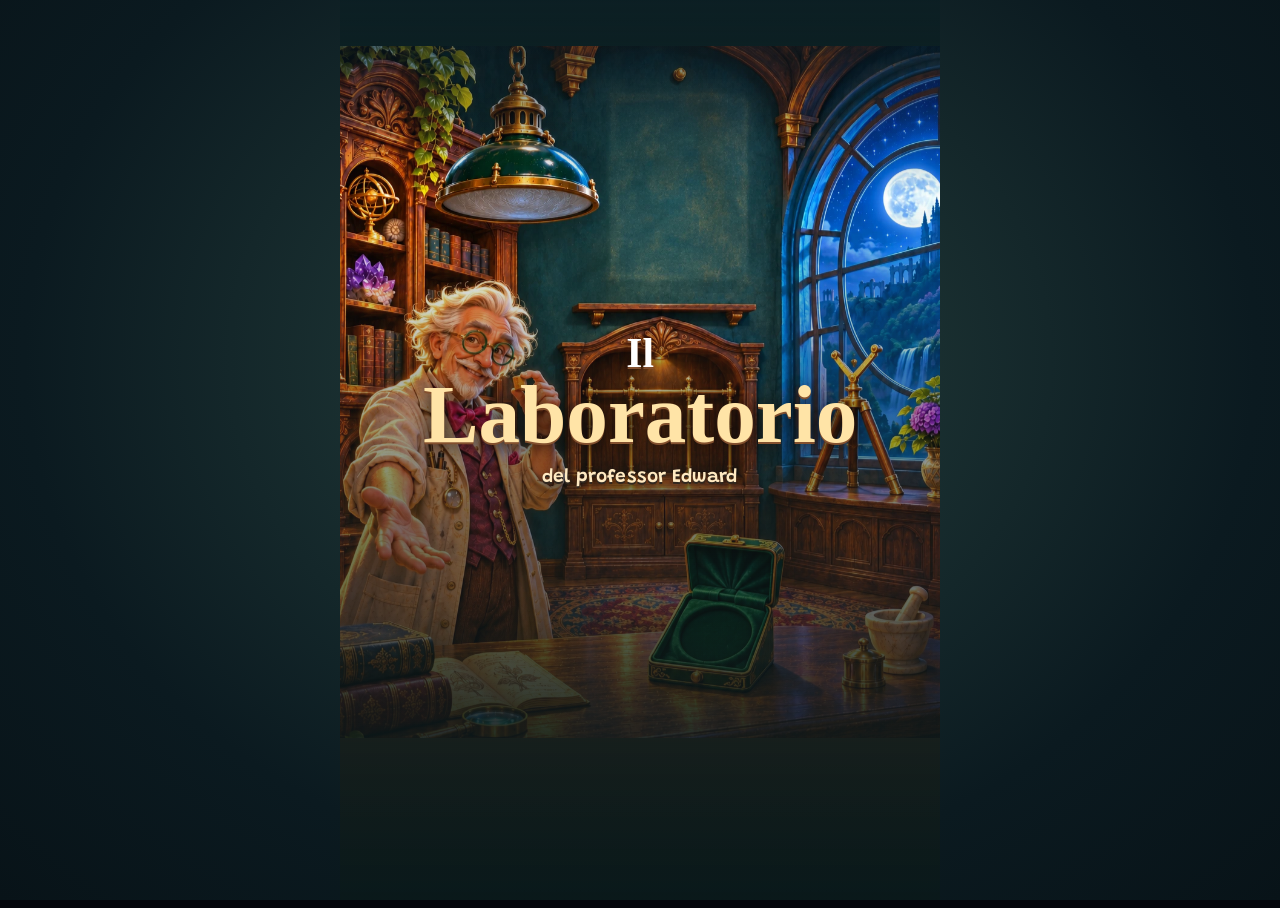
==== commit ff75f9ec: "Publish Edward's fitted laboratory rewards and room review" ====
--- a/anteprima-edward/index.html
+++ b/anteprima-edward/index.html
@@ -696,7 +696,7 @@
 .ios-card .ico{display:inline-block;width:1.25em;height:1.25em;vertical-align:-.25em;margin:0 .15em;color:#5aa9ff}
 .ios-card .note{margin:18px 0 0;color:var(--mist);font-size:.88rem}
 </style>
-<link rel="stylesheet" href="room.css?v=63d3ae4f3597">
+<link rel="stylesheet" href="room.css?v=69dd9c27f26b">
 <link rel="stylesheet" href="volcano.css?v=a36c264a69b5">
 <link rel="stylesheet" href="chemistry.css?v=de3a300dfea9">
 <script>
@@ -6849,29 +6849,89 @@
   const assets = new URL("./assets/", location.href);
   const tex = new URL("../tex/", location.href);
   const art = name => new URL(name, assets).href;
+  // Each piece is a registered part of the same finished painting, including its
+  // contact shadows and reflections on the furniture already in the empty room.
   const gifts = [
-    { cx: 351, cy: 272 },
-    { cx: 535, cy: 459, x: 455, y: 374, w: 160, h: 160, frame: [0, 0] },
-    { cx: 206, cy: 323, x: 118, y: 235, w: 176, h: 176, frame: [1, 0] },
-    { cx: 802, cy: 534, x: 662, y: 378, w: 283, h: 283, frame: [0, 1] },
-    { cx: 368, cy: 1035, x: 291, y: 960, w: 154, h: 154, frame: [1, 1] }
+    { file: "ed-lamp", x: 0, y: 0, w: 1024, h: 1536, cx: 312, cy: 338, title: {it:"Lampada accesa", en:"Lamp switched on"} },
+    { file: "ed-glass", x: 401, y: 595, w: 291, h: 229, cx: 546, cy: 737, title: {it:"Ampolle sullo scaffale", en:"Flasks on the shelf"} },
+    { file: "ed-table", x: 355, y: 108, w: 365, h: 420, cx: 574, cy: 313, title: {it:"Tavola periodica e pianta", en:"Periodic table and plant"} },
+    { file: "ed-scope", x: 760, y: 460, w: 260, h: 194, cx: 894, cy: 559, title: {it:"Telescopio alla finestra", en:"Telescope at the window"} },
+    { file: "ed-medal", x: 550, y: 976, w: 171, h: 141, cx: 635, cy: 1050, title: {it:"Distintivo di Piccolo Chimico", en:"Little Chemist badge"} }
   ];
-  function prizeInRoom(g, i) {
-    if (!g.frame) return "";
-    // Clip in room coordinates. Orbis intentionally gives *all* svg elements visible
-    // overflow, so a nested svg viewport on its own would leak the other three sprites.
-    const clip = "ed-crop-" + i;
-    return `<defs><clipPath id="${clip}" clipPathUnits="userSpaceOnUse"><rect x="${g.x}" y="${g.y}" width="${g.w}" height="${g.h}"/></clipPath></defs>
-      <g class="r${i + 1} ed-prize"><g clip-path="url(#${clip})"><image href="${esc(art("reward-art.webp"))}"
-      x="${g.x - g.frame[0]*g.w}" y="${g.y - g.frame[1]*g.h}" width="${2*g.w}" height="${2*g.h}" preserveAspectRatio="none"/></g></g>`;
+  function paintedRoom(stage, withFocusMarkers) {
+    return `<svg class="g-room s${stage}" viewBox="0 0 1024 1536" preserveAspectRatio="xMidYMid meet" role="img" aria-label="${esc(t(GUI.room1))}">
+      <image href="${esc(art("ed-room-empty.webp"))}" width="1024" height="1536"/>
+      ${gifts.map((g, i) => `<image class="r${i + 1} ed-prize" href="${esc(art(g.file + ".webp"))}" x="${g.x}" y="${g.y}" width="${g.w}" height="${g.h}"/>`).join("")}
+      ${withFocusMarkers ? gifts.map((g, i) => `<circle id="g-f${i + 1}" cx="${g.cx}" cy="${g.cy}" r="2" fill="none"/>`).join("") : ""}
+    </svg>`;
   }
-  gameRoomSvg = function paintedLaboratory(stage) {
-    return `<svg class="g-room s${stage}" viewBox="0 0 1024 1536" preserveAspectRatio="xMidYMid slice" role="img" aria-label="${esc(t(GUI.room1))}">
-      <image href="${esc(art("room.webp"))}" width="1024" height="1536"/>
-      <image class="r1 ed-lit" href="${esc(art("room-lit.webp"))}" width="1024" height="1536"/>
-      ${gifts.map(prizeInRoom).join("")}
-      ${gifts.map((g, i) => `<circle id="g-f${i + 1}" cx="${g.cx}" cy="${g.cy}" r="2" fill="none"/>`).join("")}
-    </svg>`;
+  gameRoomSvg = stage => paintedRoom(stage, true);
+
+  function frameRoom(scene) {
+    const {clientWidth:width, clientHeight:height} = scene;
+    if (!width || !height) return;
+    // On wide screens crop excess ceiling and foreground first. Never crop the
+    // telescope at the right edge, the wall hook, or the case on the desk.
+    const viewHeight = Math.max(1200, Math.min(1536, 1024 * height / width));
+    const top = (1536 - viewHeight) * .16;
+    scene.querySelector(".g-room").setAttribute("viewBox", `0 ${top} 1024 ${viewHeight}`);
+  }
+  const roomObserver = new ResizeObserver(entries => {
+    for (const entry of entries) {
+      if (entry.target.isConnected) frameRoom(entry.target);
+      else roomObserver.unobserve(entry.target);
+    }
+  });
+
+  const originalRooms = gameRooms;
+  gameRooms = function roomsWithRestoration() {
+    originalRooms();
+    const earned = gameStage(gameState());
+    if (!earned) return;
+    const close = $("g-modal-x"), modal = close.closest(".g-modal");
+    const start = document.createElement("button");
+    start.type = "button";
+    start.className = "g-btn";
+    start.id = "ed-replay";
+    start.textContent = L2("Rivedi i premi", "Revisit your rewards");
+    close.before(start);
+    start.onclick = () => {
+      modal.classList.add("ed-review");
+      modal.innerHTML = `<section class="ed-review-panel" role="dialog" aria-modal="true" aria-labelledby="ed-review-title">
+        <header><h2 id="ed-review-title">${esc(start.textContent)}</h2>
+        <button type="button" class="g-round" id="g-modal-x" aria-label="${esc(L2("Chiudi", "Close"))}">×</button></header>
+        <div class="ed-review-scene">${paintedRoom(0, false)}</div>
+        <footer><p role="status" aria-live="polite" aria-atomic="true"></p><div>
+        <button type="button" class="w-btn ghost" id="ed-prev">${esc(L2("Indietro", "Previous"))}</button>
+        <button type="button" class="w-btn" id="ed-next">${esc(L2("Avanti", "Next"))}</button></div></footer></section>`;
+      const scene = modal.querySelector(".ed-review-scene"), status = modal.querySelector("[role=status]");
+      const prev = $("ed-prev"), next = $("ed-next"), exit = $("g-modal-x");
+      frameRoom(scene);
+      roomObserver.observe(scene);
+      let current = 0;
+      const display = step => {
+        current = step;
+        scene.querySelector("svg").setAttribute("class", "g-room s" + step);
+        status.textContent = `${step} / ${earned} · ${step ? t(gifts[step - 1].title) : L2("Stanza iniziale", "Starting room")}`;
+        prev.disabled = step === 0;
+        next.disabled = step === earned;
+      };
+      display(0);
+      prev.onclick = () => display(current - 1);
+      next.onclick = () => display(current + 1);
+      exit.onclick = () => {
+        roomObserver.unobserve(scene);
+        $("g-rooms").focus({preventScroll:true});
+      };
+      next.focus({preventScroll:true});
+      modal.onkeydown = e => {
+        if (e.key !== "Tab") return;
+        const buttons = [...modal.querySelectorAll("button:enabled")];
+        const last = buttons[buttons.length - 1];
+        if (e.shiftKey && document.activeElement === buttons[0]) { e.preventDefault(); last.focus(); }
+        else if (!e.shiftKey && document.activeElement === last) { e.preventDefault(); buttons[0].focus(); }
+      };
+    };
   };
 
   const originalHome = renderGameHome;
@@ -6879,6 +6939,10 @@
     originalHome(opt);
     const stage = $("g-stage");
     if (!stage || !stage.classList.contains("g-home")) return;
+    roomObserver.disconnect();
+    const scene = $("g-scene");
+    frameRoom(scene);
+    roomObserver.observe(scene);
     const bar = stage.querySelector(".g-hud .sp");
     bar.textContent = t(GUI.title);
     bar.classList.add("ed-nameplate");
--- a/anteprima-edward/room.css
+++ b/anteprima-edward/room.css
@@ -11,18 +11,44 @@
   --ed-floor: #112b2b;
   background-color:#102323; isolation:isolate;
 }
-#game .g-home .g-scene { bottom:clamp(70px,11%,112px); background:#38271c; }
+#game .g-home .g-scene {
+  top:calc(46px + env(safe-area-inset-top,0px));
+  bottom:calc(clamp(130px,18%,162px) + env(safe-area-inset-bottom,0px));
+}
+#game :is(.g-home .g-scene,.ed-review-scene) {
+  background:#282922; isolation:isolate; overflow:hidden;
+}
+#game :is(.g-home .g-scene,.ed-review-scene)::before {
+  content:""; position:absolute; z-index:-1; inset:-32px; pointer-events:none;
+  background:linear-gradient(#11212550,#261d1880),url("./assets/ed-room-empty.webp") center/cover;
+  filter:blur(26px);
+}
+#game :is(.g-home .g-scene,.ed-review-scene)>.g-room {overflow:visible;}
 #game .g-scene::after {
   content:""; position:absolute; inset:0; pointer-events:none;
   background:linear-gradient(180deg,#0a151d44,transparent 14%,transparent 79%,#1a1b18a6 100%);
 }
 #game .g-home {background:linear-gradient(0deg,#192823,#443522 26%,#0d211f 64%);}
-#game .g-room .ed-lit {transition:opacity 1.1s ease-out;}
-#game .g-scene.pop .s1 .ed-lit {animation:none;}
-#game .g-room .ed-prize {filter:drop-shadow(0 4px 3px #2816068c);}
-#game .g-scene.pop .ed-prize {transition:opacity .65s ease-out;}
-#game .g-scene.pop .s2 .r2,#game .g-scene.pop .s3 .r3,
-#game .g-scene.pop .s4 .r4,#game .g-scene.pop .s5 .r5 {animation:none;}
+#game .ed-review .ed-prize,#game .g-scene.pop .ed-prize {transition:opacity .65s ease-out;}
+#game .g-scene.pop .g-room .ed-prize {animation:none;}
+#game .ed-review { padding:0; background:#172a29; }
+#game .ed-review-panel {
+  width:100%; height:100%; min-height:0; display:grid; grid-template-rows:auto minmax(0,1fr) auto;
+  color:#fff2d8; font-family:var(--g-font);
+}
+#game .ed-review-panel header,#game .ed-review-panel footer {
+  display:flex; align-items:center; justify-content:space-between; gap:10px; padding:10px 14px;
+  background:linear-gradient(135deg,#263f3a,#182b2a);
+}
+#game .ed-review-panel header {padding-top:calc(9px + env(safe-area-inset-top,0px)); border-bottom:1px solid #865f38;}
+#game .ed-review-panel header h2 {font:600 clamp(1.06rem,4vw,1.4rem)/1.2 var(--ed-heading);margin:0;}
+#game .ed-review-panel footer {border-top:1px solid #865f38;padding-bottom:calc(12px + env(safe-area-inset-bottom,0px));}
+#game .ed-review-panel footer p {margin:0;font-weight:650;font-size:.9rem;}
+#game .ed-review-panel footer div {display:flex;gap:6px;}
+#game .ed-review-panel footer button {min-height:44px;}
+#game .ed-review-panel footer button:disabled {opacity:.48;}
+#game .ed-review-scene {position:relative;min-height:0;}
+#game .ed-review-panel #g-modal-x {font: 1.6rem/1 var(--ed-heading);}
 #game .g-home .g-hud {align-items:center;gap:7px;}
 #game .g-round {
   width:44px;height:44px; border:1px solid #e5c58e;
@@ -179,12 +205,29 @@
   #game .g-lock {min-height:278px;}
 }
 @media(orientation:landscape) and (max-height:520px) {
-  #game .g-home .g-scene {inset:0 35% 0 0;}
-  #game .g-home .g-dock {left:53%;right:9px;}
+  #game .g-home {max-width:900px;}
+  #game .g-home .g-scene {inset:0 45% 0 0;}
+  #game .g-home .g-hud,#game .g-home .g-talk {left:55%;}
+  #game .g-home .g-hud {gap:4px;padding-inline:6px;}
+  #game .g-home .ed-nameplate {font-size:.82rem;white-space:normal;}
+  #game .g-home .g-dock {left:calc(55% + 5px);right:9px;}
   #game .g-home .g-mission {align-items:flex-start;flex-wrap:wrap;}
   #game .g-home .g-step button {width:34px;height:34px;}
   #game .g-home .g-step .g-ico {width:20px;height:20px;}
   #game .g-home .g-step::before {top:17px;}
 }
+@media(orientation:landscape) and (max-height:360px) {
+  #game .g-home .g-dock {
+    top:calc(59px + env(safe-area-inset-top,0px)); bottom:calc(5px + env(safe-area-inset-bottom,0px));
+    display:flex; flex-direction:column; gap:5px; overflow-y:auto; padding-bottom:4px;
+  }
+  #game .g-home .g-peek {position:static; margin-top:auto; align-self:flex-start; flex:none; min-height:38px;}
+  #game .g-home .g-card {flex:none; padding:7px 9px 8px; gap:8px;}
+  #game .g-home .g-mission {display:grid; grid-template-columns:minmax(0,1fr) auto; gap:4px 6px; align-items:center;}
+  #game .g-home .g-m-txt {display:contents;}
+  #game .g-home .g-m-txt :is(small,strong) {grid-column:1/-1;}
+  #game .g-home .g-m-txt strong {font-size:1.03rem;line-height:1.1;}
+  #game .g-home .g-mission .g-btn {padding:6px 12px;min-height:40px;font-size:1rem;}
+}
 @media(prefers-reduced-motion:reduce) { #game .g-room * {transition:none!important;animation:none!important;} }
 
